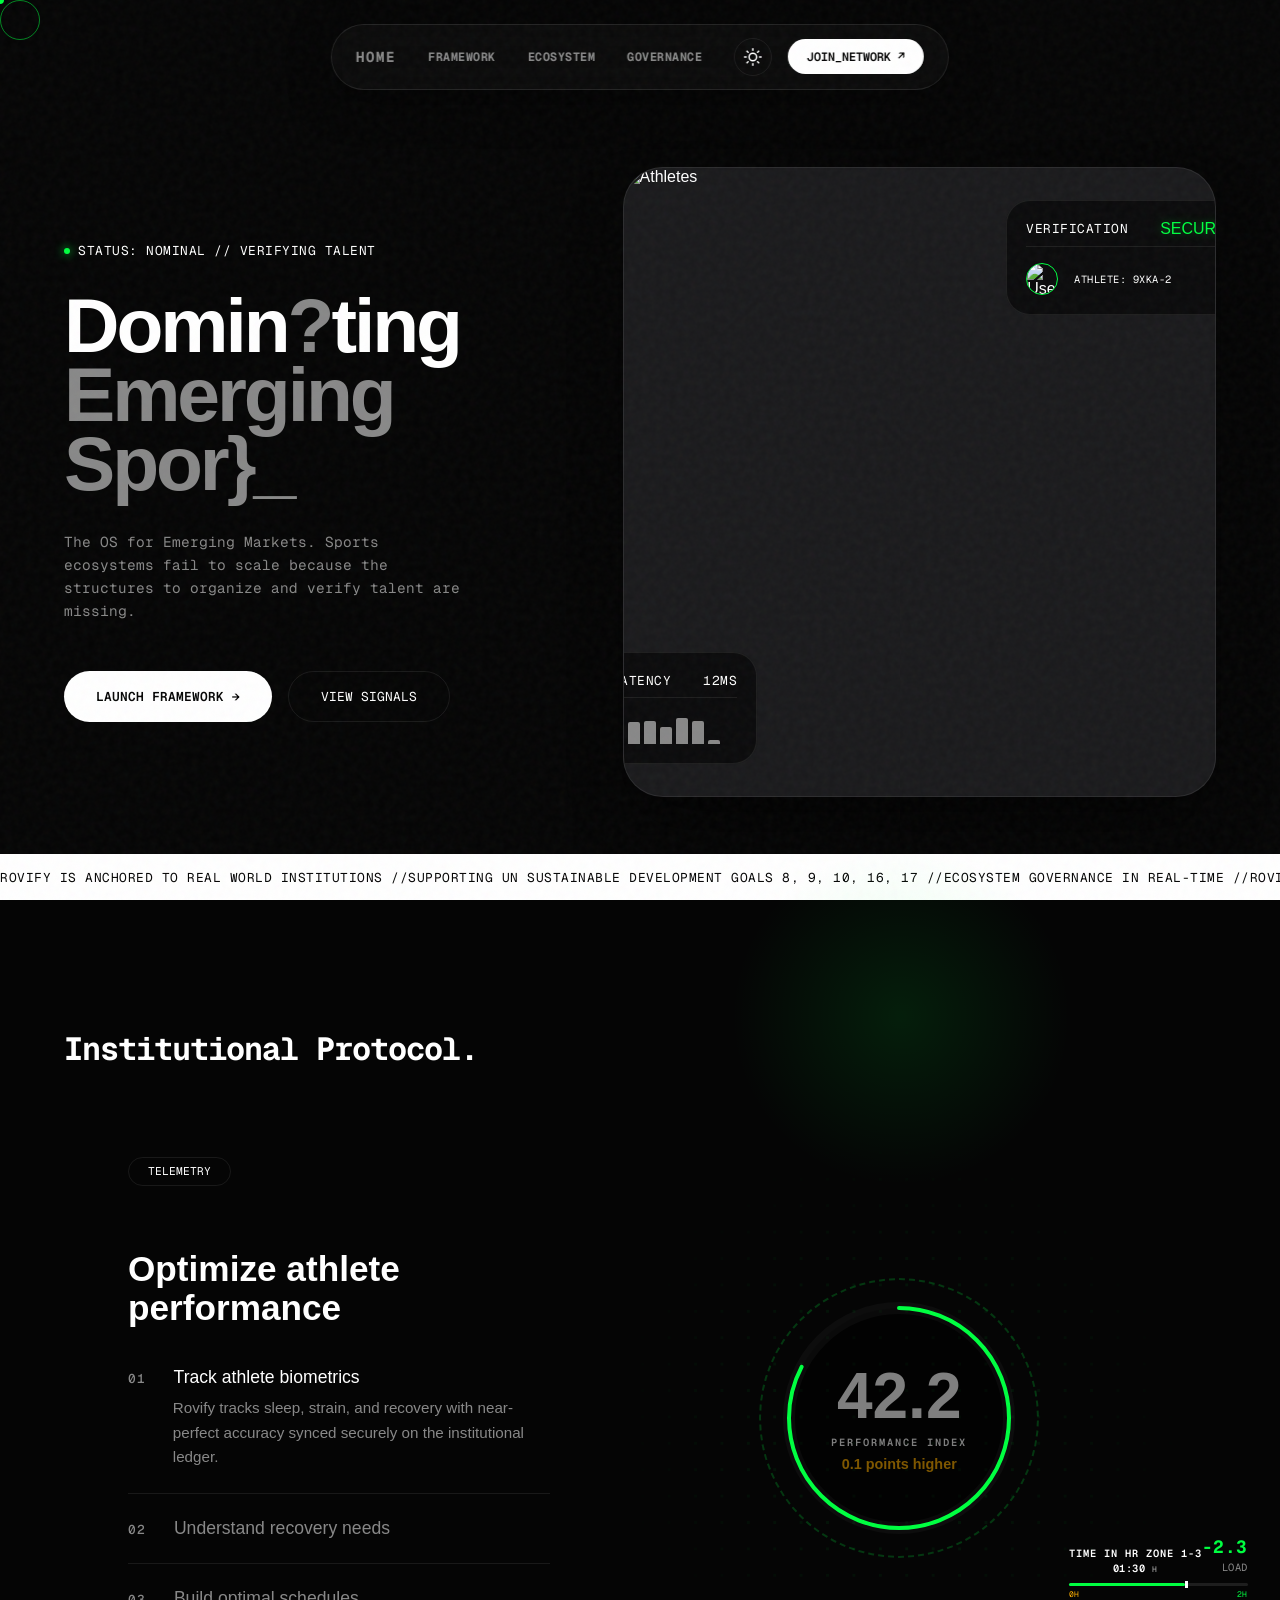
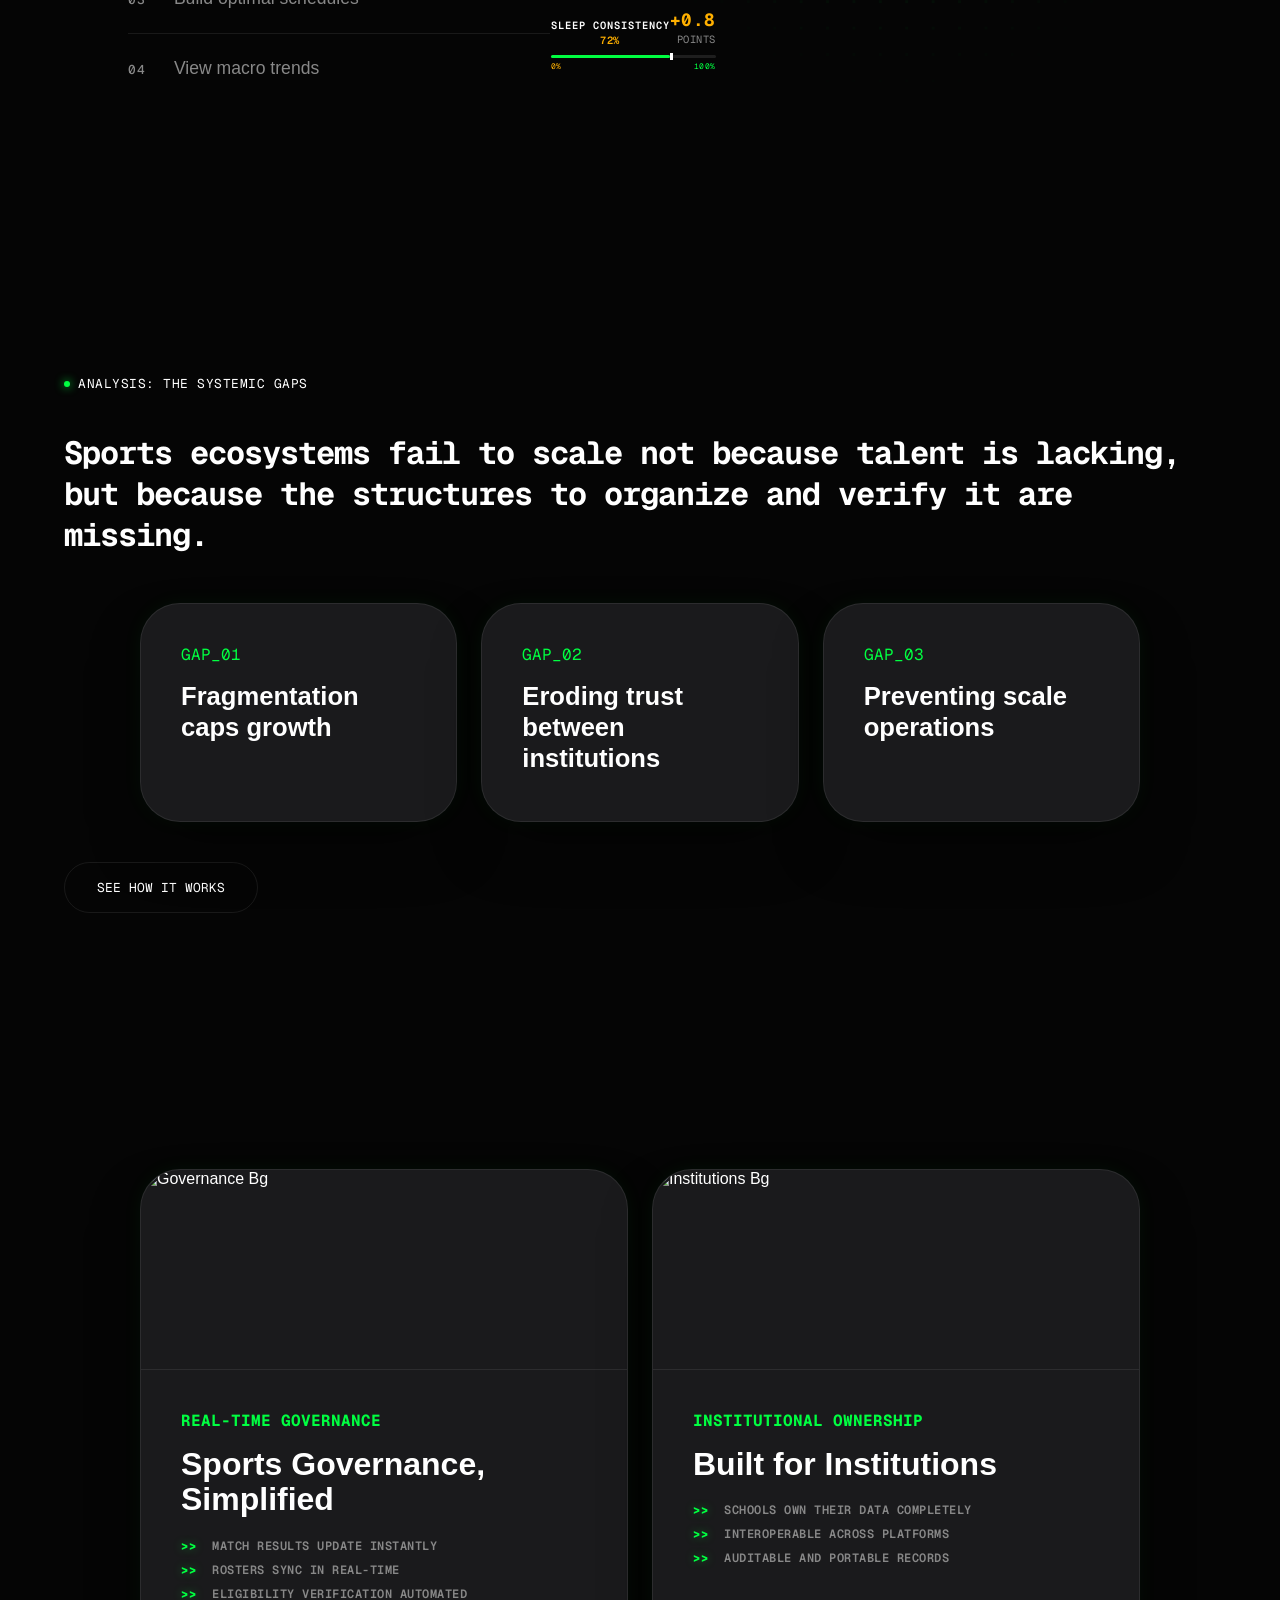
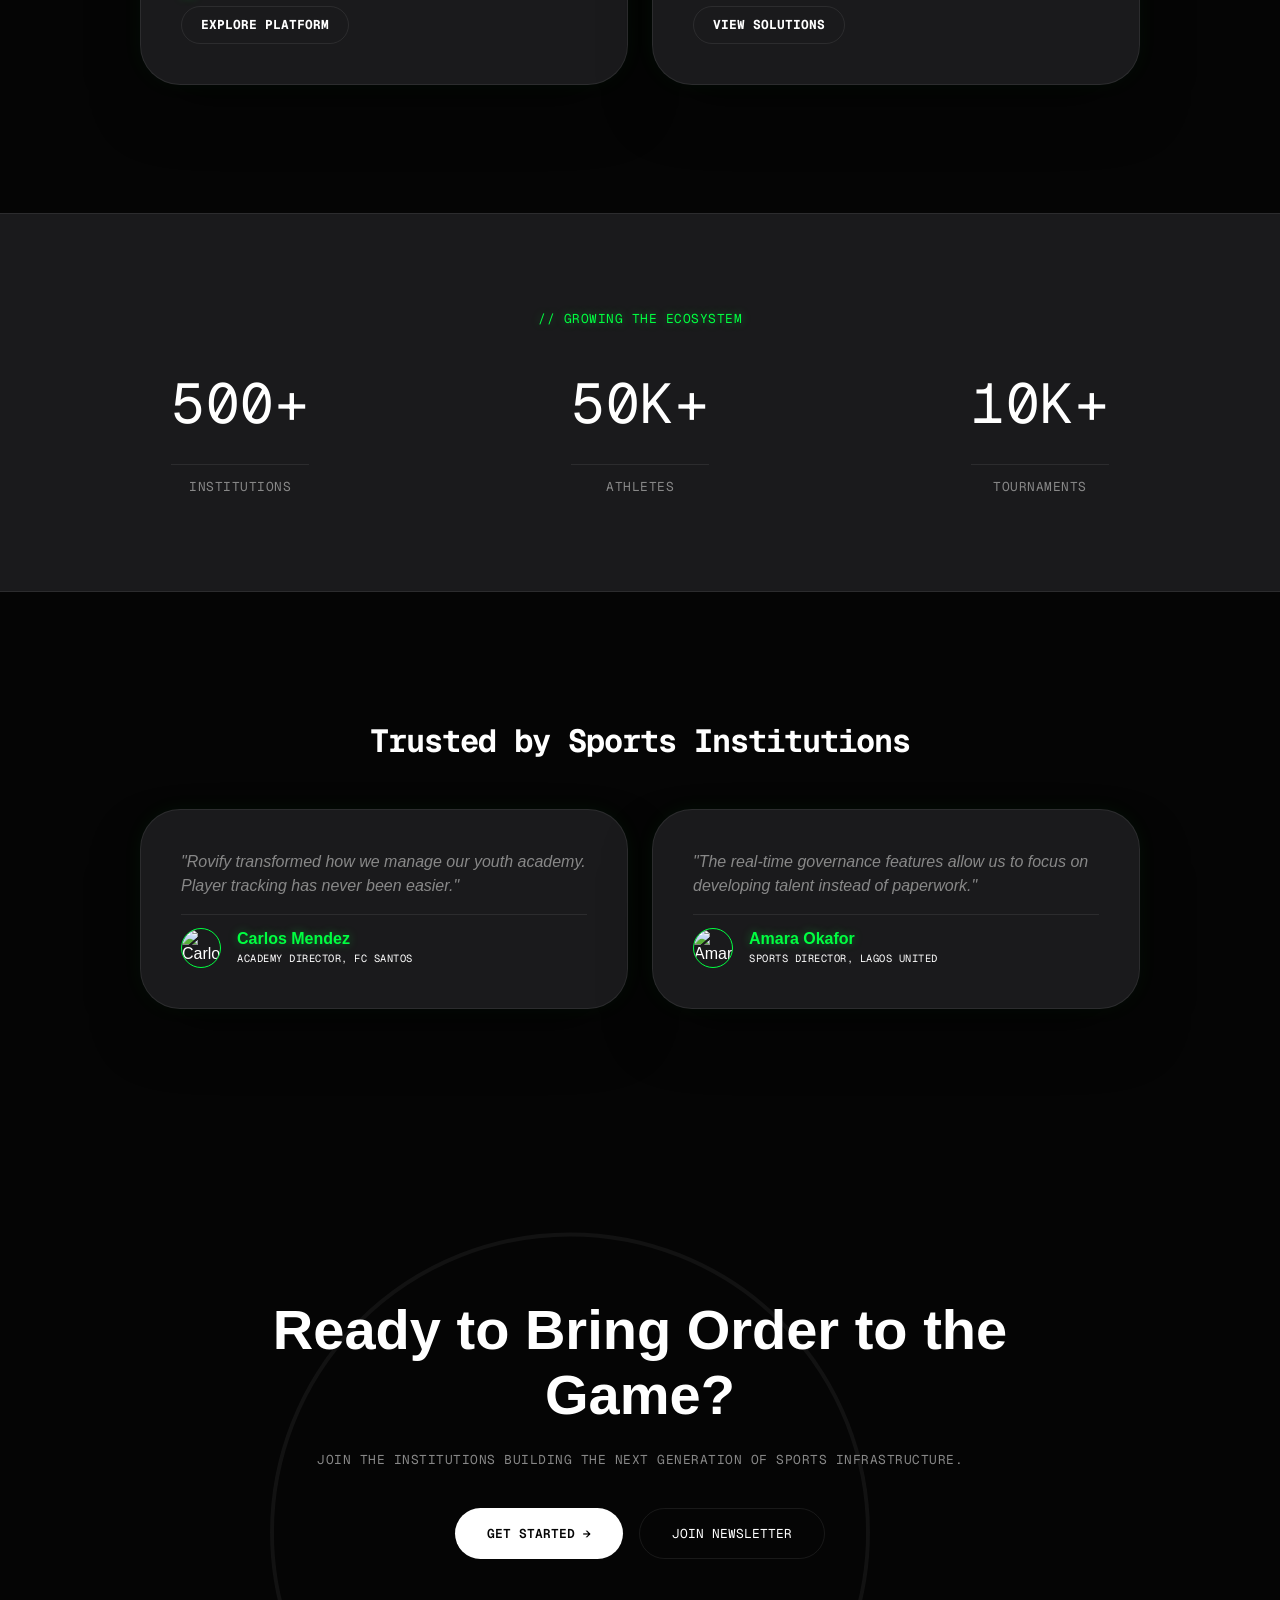
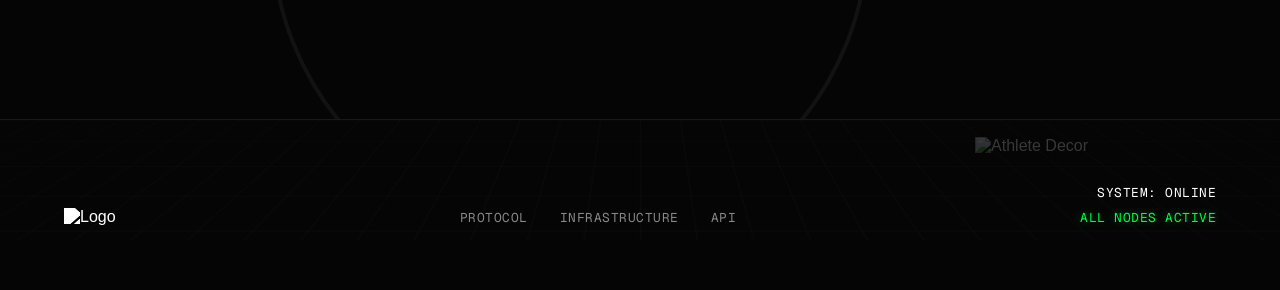
==== index.html @ 36897014 "redesign governance and institutions cards to two blocks for visual clarity" ====
<!DOCTYPE html>
<html lang="en">

<head>
    <meta charset="UTF-8">
    <meta name="viewport" content="width=device-width, initial-scale=1.0">
    <title>Rovify | Institutional Governance</title>
    <link rel="stylesheet" href="style.css">
    <link rel="preconnect" href="https://fonts.googleapis.com">
    <link rel="preconnect" href="https://fonts.gstatic.com" crossorigin>
    <link
        href="https://fonts.googleapis.com/css2?family=Cabinet+Grotesk:wght@400;500;700;800;900&family=Geist+Mono:wght@400;600&display=swap"
        rel="stylesheet">
</head>

<body class="dark-theme">
    <!-- Custom Cursor -->
    <div class="cursor-dot"></div>
    <div class="cursor-outline"></div>

    <div class="noise"></div>

    <nav class="top-nav liquid-glass">
        <div class="nav-container">
            <a href="#" class="brand-logo magnetic-btn nav-link mono" style="font-size: 0.9rem; letter-spacing: 1px;">
                HOME
            </a>
            <div class="nav-links">
                <a href="#" class="nav-link mono">FRAMEWORK</a>
                <a href="#" class="nav-link mono">ECOSYSTEM</a>
                <a href="#" class="nav-link mono">GOVERNANCE</a>
            </div>
            <div style="display: flex; align-items: center; gap: 1rem;">
                <button id="theme-toggle" class="theme-toggle-btn magnetic-btn" aria-label="Toggle theme">
                    <svg class="sun-icon" xmlns="http://www.w3.org/2000/svg" width="18" height="18" viewBox="0 0 24 24"
                        fill="none" stroke="currentColor" stroke-width="2" stroke-linecap="round"
                        stroke-linejoin="round">
                        <circle cx="12" cy="12" r="5"></circle>
                        <line x1="12" y1="1" x2="12" y2="3"></line>
                        <line x1="12" y1="21" x2="12" y2="23"></line>
                        <line x1="4.22" y1="4.22" x2="5.64" y2="5.64"></line>
                        <line x1="18.36" y1="18.36" x2="19.78" y2="19.78"></line>
                        <line x1="1" y1="12" x2="3" y2="12"></line>
                        <line x1="21" y1="12" x2="23" y2="12"></line>
                        <line x1="4.22" y1="19.78" x2="5.64" y2="18.36"></line>
                        <line x1="18.36" y1="5.64" x2="19.78" y2="4.22"></line>
                    </svg>
                    <svg class="moon-icon" xmlns="http://www.w3.org/2000/svg" width="18" height="18" viewBox="0 0 24 24"
                        fill="none" stroke="currentColor" stroke-width="2" stroke-linecap="round"
                        stroke-linejoin="round" style="display: none;">
                        <path d="M21 12.79A9 9 0 1 1 11.21 3 7 7 0 0 0 21 12.79z"></path>
                    </svg>
                </button>
                <a href="#" class="join-btn magnetic-btn">JOIN_NETWORK ↗</a>
            </div>
        </div>
    </nav>

    <main>
        <!-- Hero Section -->
        <section class="hero-nexus">
            <div class="wild-grid">
                <div class="hero-text-block">
                    <div class="system-status">
                        <span class="pulse-dot"></span> <span class="mono">STATUS: NOMINAL // VERIFYING TALENT</span>
                    </div>
                    <h1 class="scramble-text">Dominating</h1>
                    <h1 class="accent scramble-text">Emerging Sports</h1>
                    <p class="hero-subtext">
                        The OS for Emerging Markets. Sports ecosystems fail to scale because the structures to organize
                        and verify talent are missing.
                    </p>

                    <div class="action-group">
                        <button class="btn-solid magnetic-btn">Launch Framework <span class="arr">→</span></button>
                        <button class="btn-ghost magnetic-btn">View Signals</button>
                    </div>
                </div>

                <div class="hero-visual-block">
                    <div class="glass-panel main-image-container spotlight-card">
                        <img src="https://framerusercontent.com/images/AoIjkVL1Aae0eijfRwHyLd7JM.jpg" alt="Athletes"
                            class="cover-img filter-grain">

                        <div class="floating-data-card top-right float-anim">
                            <div class="data-header">
                                <span class="mono">VERIFICATION</span>
                                <span class="neon-green">SECURE</span>
                            </div>
                            <div class="data-body">
                                <img src="https://framerusercontent.com/images/gcma8MjmUExsZuNkAycDAHuso.png" alt="User"
                                    class="avatar">
                                <span class="mono xs">ATHLETE: 9XKA-2</span>
                            </div>
                        </div>

                        <div class="floating-data-card bottom-left float-anim delay-1">
                            <div class="data-header">
                                <span class="mono">LATENCY</span>
                                <span class="mono">12ms</span>
                            </div>
                            <div class="live-chart">
                                <div class="bar"></div>
                                <div class="bar"></div>
                                <div class="bar"></div>
                                <div class="bar"></div>
                                <div class="bar"></div>
                                <div class="bar"></div>
                                <div class="bar"></div>
                            </div>
                        </div>
                    </div>
                </div>
            </div>

            <div class="ticker-wrap">
                <div class="ticker">
                    <span class="mono">ROVIFY IS ANCHORED TO REAL WORLD INSTITUTIONS // </span>
                    <span class="mono">SUPPORTING UN SUSTAINABLE DEVELOPMENT GOALS 8, 9, 10, 16, 17 // </span>
                    <span class="mono">ECOSYSTEM GOVERNANCE IN REAL-TIME // </span>
                    <span class="mono">ROVIFY IS ANCHORED TO REAL WORLD INSTITUTIONS // </span>
                    <span class="mono">SUPPORTING UN SUSTAINABLE DEVELOPMENT GOALS 8, 9, 10, 16, 17 // </span>
                </div>
            </div>
        </section>

        <!-- Bento Grid Ecosystem Section -->
        <section class="bento-section">
            <h2 class="section-title">Institutional Protocol.</h2>
            <div class="bento-grid">


                <!-- Card 5: Whoop-Style Stats Dashboard -->
                <div class="reveal-up col-span-4 flex-row align-center overflow-hidden"
                    style="position: relative; min-height: 380px; display: flex;">
                    <!-- Ambient BG glow -->
                    <div
                        style="position: absolute; right: 10%; top: -50%; width: 400px; height: 400px; background: radial-gradient(circle, rgba(0,255,65,0.1) 0%, transparent 60%); border-radius: 50%; z-index: 0; pointer-events: none;">
                    </div>

                    <div class="card-content content-flex justify-center"
                        style="flex: 1; z-index: 2; padding-left: 4rem; padding-right: 2rem;">
                        <div class="icon-top mb-4"
                            style="font-size: 0.7rem; border: 1px solid var(--border-color); padding: 0.4rem 1.2rem; border-radius: 2rem; display: inline-block; width: fit-content; color: var(--text-primary);">
                            TELEMETRY</div>
                        <h3 style="font-size: 2.2rem; margin-top: 1.5rem; margin-bottom: 2.5rem; line-height: 1.1;">
                            Optimize athlete <br>performance</h3>

                        <!-- Left Image 2 Layout (Descriptions List) -->
                        <div class="telemetry-list" style="display: flex; flex-direction: column; gap: 1.5rem;">
                            <div class="telemetry-item">
                                <h5
                                    style="font-size: 1.1rem; font-family: var(--font-heading); font-weight: 500; margin-bottom: 0.5rem;">
                                    <span class="mono muted" style="margin-right: 1.5rem;">01</span> Track athlete
                                    biometrics
                                </h5>
                                <p class="muted" style="font-size: 0.95rem; margin-left: 2.8rem; line-height: 1.6;">
                                    Rovify tracks sleep, strain, and recovery with near-perfect accuracy synced securely
                                    on the institutional ledger.</p>
                            </div>
                            <div class="telemetry-item"
                                style="border-top: 1px solid var(--border-color); padding-top: 1.5rem;">
                                <h5
                                    style="font-size: 1.1rem; font-family: var(--font-heading); font-weight: 500; color: var(--text-muted);">
                                    <span class="mono muted" style="margin-right: 1.5rem;">02</span> Understand recovery
                                    needs
                                </h5>
                            </div>
                            <div class="telemetry-item"
                                style="border-top: 1px solid var(--border-color); padding-top: 1.5rem;">
                                <h5
                                    style="font-size: 1.1rem; font-family: var(--font-heading); font-weight: 500; color: var(--text-muted);">
                                    <span class="mono muted" style="margin-right: 1.5rem;">03</span> Build optimal
                                    schedules
                                </h5>
                            </div>
                            <div class="telemetry-item"
                                style="border-top: 1px solid var(--border-color); padding-top: 1.5rem;">
                                <h5
                                    style="font-size: 1.1rem; font-family: var(--font-heading); font-weight: 500; color: var(--text-muted);">
                                    <span class="mono muted" style="margin-right: 1.5rem;">04</span> View macro trends
                                </h5>
                            </div>
                        </div>
                    </div>

                    <div class="side-img-wrapper flex-center"
                        style="flex: 0 0 55%; height: 100%; position: relative; z-index: 2; padding: 0;">
                        <!-- Ambient dot background mimic -->
                        <div
                            style="position: absolute; inset: 0; background-image: radial-gradient(rgba(0,255,65,0.4) 1.5px, transparent 1.5px); background-size: 24px 24px; opacity: 0.15; mask-image: radial-gradient(circle, black 25%, transparent 60%); -webkit-mask-image: radial-gradient(circle, black 25%, transparent 60%); pointer-events: none; transform: scale(1.1);">
                        </div>

                        <!-- Custom animated Whoop-style radial dial (Right Image 1 Layout) -->
                        <div class="whoop-dial-container flex-center"
                            style="width: 100%; height: 100%; position: relative;">

                            <!-- Outer decorative rings -->
                            <div class="circle-ring"
                                style="position: absolute; width: 280px; height: 280px; border-radius: 50%; border: 2px dashed rgba(0,255,65,0.2); animation: spin 40s linear infinite;">
                            </div>

                            <!-- Main SVG progress ring -->
                            <svg width="250" height="250" viewBox="0 0 250 250"
                                style="position: relative; z-index: 2; transform: rotate(-90deg);">
                                <!-- Track -->
                                <circle cx="125" cy="125" r="110" fill="rgba(0,0,0,0.5)" stroke="rgba(255,255,255,0.03)"
                                    stroke-width="12"></circle>
                                <!-- Progress (animated) -->
                                <circle cx="125" cy="125" r="110" fill="none" stroke="var(--accent-green)"
                                    stroke-width="4" stroke-linecap="round" stroke-dasharray="691"
                                    stroke-dashoffset="691" class="whoop-progress-anim">
                                </circle>
                            </svg>

                            <!-- Center content -->
                            <div class="dial-center flex-center"
                                style="position: absolute; inset: 0; flex-direction: column;">
                                <span class="font-bold text-primary"
                                    style="font-size: 4rem; line-height: 1;">42.2</span>
                                <span class="mono xs text-primary"
                                    style="margin-top: 0.5rem; letter-spacing: 2px; font-weight: 600;">PERFORMANCE
                                    INDEX</span>
                                <span
                                    style="color: #ffb000; font-size: 0.9rem; font-weight: 600; margin-top: 0.4rem;">0.1
                                    points higher</span>
                            </div>

                            <!-- Float Pill 1 (Bottom Left) -->
                            <div class="whoop-pill float-anim" style="position: absolute; bottom: 8%; left: -5%;">
                                <div
                                    style="display: flex; justify-content: space-between; align-items: flex-end; width: 100%;">
                                    <div style="display: flex; flex-direction: column;">
                                        <span class="mono xs text-primary"
                                            style="letter-spacing: 1px; font-weight: 600;">SLEEP CONSISTENCY</span>
                                        <span class="mono xs"
                                            style="color: #ffb000; font-weight: 600; font-size: 0.65rem; text-align: center; margin-top: 2px;">72%</span>
                                    </div>
                                    <div style="text-align: right; line-height: 1.1;">
                                        <span class="mono font-bold"
                                            style="color: #ffb000; font-size: 1.1rem;">+0.8</span><br>
                                        <span class="mono xs muted" style="font-size: 0.65rem;">points</span>
                                    </div>
                                </div>
                                <div
                                    style="width: 100%; height: 3px; background: rgba(255,255,255,0.1); border-radius: 2px; position: relative; margin-top: 0.5rem;">
                                    <div
                                        style="position: absolute; left: 0; top: 0; height: 100%; width: 72%; background: var(--accent-green); border-radius: 2px;">
                                    </div>
                                    <div
                                        style="position: absolute; left: 72%; top: -2px; width: 3px; height: 7px; background: #fff;">
                                    </div>
                                </div>
                                <div
                                    style="display: flex; justify-content: space-between; width: 100%; margin-top: 0.2rem;">
                                    <span class="mono xs muted" style="font-size: 0.5rem; color: #ffb000;">0%</span>
                                    <span class="mono xs muted"
                                        style="font-size: 0.5rem; color: var(--accent-green);">100%</span>
                                </div>
                            </div>

                            <!-- Float Pill 2 (Bottom Right) -->
                            <div class="whoop-pill float-anim delay-1"
                                style="position: absolute; bottom: 20%; right: -5%;">
                                <div
                                    style="display: flex; justify-content: space-between; align-items: flex-end; width: 100%;">
                                    <div style="display: flex; flex-direction: column;">
                                        <span class="mono xs text-primary"
                                            style="letter-spacing: 1px; font-weight: 600;">TIME IN HR ZONE 1-3</span>
                                        <span class="mono xs text-primary"
                                            style="font-weight: 600; font-size: 0.65rem; text-align: center; margin-top: 2px;">01:30
                                            <span style="font-size: 0.5rem;" class="muted">h</span></span>
                                    </div>
                                    <div style="text-align: right; line-height: 1.1;">
                                        <span class="mono font-bold"
                                            style="color: var(--accent-green); font-size: 1.1rem;">-2.3</span><br>
                                        <span class="mono xs muted" style="font-size: 0.65rem;">load</span>
                                    </div>
                                </div>
                                <div
                                    style="width: 100%; height: 3px; background: rgba(255,255,255,0.1); border-radius: 2px; position: relative; margin-top: 0.5rem;">
                                    <div
                                        style="position: absolute; left: 0; top: 0; height: 100%; width: 65%; background: var(--accent-green); border-radius: 2px;">
                                    </div>
                                    <div
                                        style="position: absolute; left: 65%; top: -2px; width: 3px; height: 7px; background: #fff;">
                                    </div>
                                </div>
                                <div
                                    style="display: flex; justify-content: space-between; width: 100%; margin-top: 0.2rem;">
                                    <span class="mono xs muted" style="font-size: 0.5rem; color: #ffb000;">0h</span>
                                    <span class="mono xs muted"
                                        style="font-size: 0.5rem; color: var(--accent-green);">2h</span>
                                </div>
                            </div>
                        </div>
                    </div>
                </div>

            </div>
        </section>

        <!-- Solutions Section (The Systemic Gaps) -->
        <section class="gaps-section bento-section">
            <div class="system-status mb-4">
                <span class="pulse-dot"></span> <span class="mono">ANALYSIS: THE SYSTEMIC GAPS</span>
            </div>
            <h2 class="section-title">Sports ecosystems fail to scale not because talent is lacking,<br>but because the
                structures to organize and verify it are missing.</h2>

            <div class="gaps-grid">
                <div class="bento-card reveal-slide-left spotlight-card dark-glass parallax-tilt">
                    <div class="card-content p-small">
                        <div class="icon-top mb-2">GAP_01</div>
                        <h4 style="font-size: 1.6rem; margin-bottom: 0.5rem; line-height: 1.2;">Fragmentation caps
                            growth</h4>
                        <div class="card-decoration-ring perpetual-pulse">
                            <div class="circle-ring"></div>
                        </div>
                    </div>
                </div>
                <div class="bento-card reveal-up t-delay-1 spotlight-card dark-glass parallax-tilt">
                    <div class="card-content p-small">
                        <div class="icon-top mb-2">GAP_02</div>
                        <h4 style="font-size: 1.6rem; margin-bottom: 0.5rem; line-height: 1.2;">Eroding trust between
                            institutions</h4>
                        <div class="card-decoration-ring perpetual-pulse">
                            <div class="circle-ring"></div>
                        </div>
                    </div>
                </div>
                <div class="bento-card reveal-slide-right t-delay-2 spotlight-card dark-glass parallax-tilt">
                    <div class="card-content p-small">
                        <div class="icon-top mb-2">GAP_03</div>
                        <h4 style="font-size: 1.6rem; margin-bottom: 0.5rem; line-height: 1.2;">Preventing scale
                            operations</h4>
                        <div class="card-decoration-ring perpetual-pulse">
                            <div class="circle-ring"></div>
                        </div>
                    </div>
                </div>
            </div>
            <div class="action-group mt-4">
                <button class="btn-ghost magnetic-btn">See how it works</button>
            </div>
        </section>

        <!-- Feature Spotlights (Sports Governance Simplified & Built for Institutions) -->
        <section class="features-split bento-section">
            <div class="testimonials-grid">
                <!-- Governance -->
                <div class="bento-card reveal-up spotlight-card dark-glass parallax-tilt float-anim"
                    style="display: flex; flex-direction: column;">
                    <div
                        style="width: 100%; height: 200px; flex-shrink: 0; border-bottom: 1px solid var(--border-color);">
                        <img src="https://framerusercontent.com/images/6tj9MrQZIpGofUuJCuUK3yqw2Zk.jpg"
                            alt="Governance Bg" style="width: 100%; height: 100%; object-fit: cover;">
                    </div>
                    <div class="card-content" style="z-index: 2;">
                        <div class="icon-top mb-2" style="font-weight: 700;">REAL-TIME GOVERNANCE</div>
                        <h3 style="font-size: 2rem; margin-bottom: 1rem;">Sports Governance, Simplified</h3>
                        <ul class="feature-list mono xs mb-4"
                            style="color: var(--text-muted); font-weight: 600; font-size: 0.75rem;">
                            <li><span class="neon-green" style="font-weight: 900; margin-right: 0.5rem;">>></span> Match
                                results update instantly</li>
                            <li><span class="neon-green" style="font-weight: 900; margin-right: 0.5rem;">>></span>
                                Rosters sync in real-time</li>
                            <li><span class="neon-green" style="font-weight: 900; margin-right: 0.5rem;">>></span>
                                Eligibility verification automated</li>
                        </ul>
                        <div class="mt-auto">
                            <button class="btn-ghost magnetic-btn"
                                style="padding: 0.6rem 1.2rem; font-weight: 700;">Explore Platform</button>
                        </div>
                    </div>
                </div>
                <!-- Institutions -->
                <div class="bento-card reveal-up t-delay-1 spotlight-card dark-glass parallax-tilt float-anim delay-1"
                    style="display: flex; flex-direction: column;">
                    <div
                        style="width: 100%; height: 200px; flex-shrink: 0; border-bottom: 1px solid var(--border-color);">
                        <img src="https://framerusercontent.com/images/Vwv1BBse5VypKsIRMi53z2wCkY.jpg"
                            alt="Institutions Bg" style="width: 100%; height: 100%; object-fit: cover;">
                    </div>
                    <div class="card-content" style="z-index: 2;">
                        <div class="icon-top mb-2" style="font-weight: 700;">INSTITUTIONAL OWNERSHIP</div>
                        <h3 style="font-size: 2rem; margin-bottom: 1rem;">Built for Institutions</h3>
                        <ul class="feature-list mono xs mb-4"
                            style="color: var(--text-muted); font-weight: 600; font-size: 0.75rem;">
                            <li><span class="neon-green" style="font-weight: 900; margin-right: 0.5rem;">>></span>
                                Schools own their data completely</li>
                            <li><span class="neon-green" style="font-weight: 900; margin-right: 0.5rem;">>></span>
                                Interoperable across platforms</li>
                            <li><span class="neon-green" style="font-weight: 900; margin-right: 0.5rem;">>></span>
                                Auditable and portable records</li>
                        </ul>
                        <div class="mt-auto">
                            <button class="btn-ghost magnetic-btn"
                                style="padding: 0.6rem 1.2rem; font-weight: 700;">View Solutions</button>
                        </div>
                    </div>
                </div>
            </div>
        </section>

        <!-- Metrics / Growing Ecosystem Section -->
        <section class="metrics-section">
            <div class="system-status justify-center mb-4 text-center">
                <span class="mono neon-green">// GROWING THE ECOSYSTEM</span>
            </div>
            <div class="metrics-container">
                <div class="metric-item reveal-up">
                    <div class="massive-title mono text-primary">500+</div>
                    <div class="mono muted border-top pt-2">INSTITUTIONS</div>
                </div>
                <div class="metric-item reveal-up t-delay-1">
                    <div class="massive-title mono text-primary">50K+</div>
                    <div class="mono muted border-top pt-2">ATHLETES</div>
                </div>
                <div class="metric-item reveal-up t-delay-2">
                    <div class="massive-title mono text-primary">10K+</div>
                    <div class="mono muted border-top pt-2">TOURNAMENTS</div>
                </div>
            </div>
        </section>

        <!-- Testimonials -->
        <section class="testimonials-section bento-section">
            <h2 class="section-title text-center">Trusted by Sports Institutions</h2>
            <div class="testimonials-grid">
                <div class="bento-card reveal-slide-left spotlight-card dark-glass parallax-tilt float-anim">
                    <div class="card-content p-small">
                        <p class="muted" style="font-size: 1rem; line-height: 1.5; font-style: italic;">"Rovify
                            transformed how we manage our youth academy. Player tracking has never been easier."</p>
                        <div class="testimonial-author mt-auto pt-2 border-top"
                            style="display: flex; align-items: center; gap: 1rem;">
                            <img src="https://framerusercontent.com/images/gcma8MjmUExsZuNkAycDAHuso.png" alt="Carlos"
                                style="width: 40px; height: 40px; border-radius: 50%; border: 1px solid var(--accent-green);">
                            <div>
                                <span class="neon-green font-bold">Carlos Mendez</span><br>
                                <span class="mono xs">Academy Director, FC Santos</span>
                            </div>
                        </div>
                    </div>
                </div>
                <div
                    class="bento-card reveal-slide-right t-delay-1 spotlight-card dark-glass parallax-tilt float-anim delay-1">
                    <div class="card-content p-small">
                        <p class="muted" style="font-size: 1rem; line-height: 1.5; font-style: italic;">"The real-time
                            governance features allow us to focus on developing talent instead of paperwork."</p>
                        <div class="testimonial-author mt-auto pt-2 border-top"
                            style="display: flex; align-items: center; gap: 1rem;">
                            <img src="https://framerusercontent.com/images/rchfW68hoGjsvEYqgEPnk5w5as.png" alt="Amara"
                                style="width: 40px; height: 40px; border-radius: 50%; border: 1px solid var(--accent-green);">
                            <div>
                                <span class="neon-green font-bold">Amara Okafor</span><br>
                                <span class="mono xs">Sports Director, Lagos United</span>
                            </div>
                        </div>
                    </div>
                </div>
            </div>
        </section>

        <!-- Closing CTA -->
        <section class="cta-section bento-section text-center">
            <div class="card-decoration-ring perpetual-pulse"
                style="top: 50%; left: 50%; transform: translate(-50%, -50%); z-index: 0; opacity: 0.05;">
                <div class="circle-ring-large" style="width: 600px; height: 600px;"></div>
            </div>
            <h2 class="massive-title text-primary" style="z-index: 2; position: relative;">Ready to Bring Order to the
                Game?</h2>
            <p class="mono muted mb-4" style="z-index: 2; position: relative;">Join the institutions building the next
                generation of sports infrastructure.</p>
            <div class="action-group justify-center" style="z-index: 2; position: relative;">
                <button class="btn-solid magnetic-btn">Get Started <span class="arr">→</span></button>
                <button class="btn-ghost magnetic-btn">Join Newsletter</button>
            </div>
        </section>

    </main>

    <footer class="terminal-footer">
        <div class="grid-layer"></div>
        <div class="footer-visual float-anim"
            style="position: absolute; right: 15%; top: 10%; opacity: 0.2; z-index: 1; pointer-events: none;">
            <img src="https://framerusercontent.com/images/72y5CDuhUguwS1hMJGN0Bo4xfe0.png" alt="Athlete Decor"
                style="height: 200px; mix-blend-mode: luminosity;">
        </div>
        <div class="footer-content" style="position: relative; z-index: 2;">
            <div class="brand">
                <img src="https://framerusercontent.com/images/doZRuOyX6u81uDPQCdW4iFnJu2I.png" alt="Logo">
            </div>
            <div class="links mono">
                <a href="#">PROTOCOL</a>
                <a href="#">INFRASTRUCTURE</a>
                <a href="#">API</a>
            </div>
            <div class="status mono">
                <span>SYSTEM: ONLINE</span>
                <span class="neon-green">ALL NODES ACTIVE</span>
            </div>
        </div>
    </footer>

    <script src="script.js"></script>
</body>

</html>
---- style.css ----
:root {
  --bg-color: #050505;
  --surface-color: #1a1a1c;
  /* Lighter grey slate to separate from background */
  --border-color: rgba(255, 255, 255, 0.08);
  --text-primary: #ffffff;
  --text-muted: #888888;
  --accent-green: #00ff41;
  --font-heading: "Cabinet Grotesk", sans-serif;
  --font-mono: "Geist Mono", monospace;
  --radius-lg: 2.5rem;
  --radius-md: 1.5rem;
  --radius-sm: 0.75rem;
}

body.light-theme {
  --bg-color: #f5f5f5;
  --surface-color: #ffffff;
  --border-color: rgba(0, 0, 0, 0.1);
  --text-primary: #111111;
  --text-muted: #4d4d4d;
  --accent-green: #00731d;
}

body.light-theme .bento-card img.cover-img {
  opacity: 0.06 !important;
}

body.light-theme .neon-green {
  text-shadow: none;
}

body.light-theme .brand img {
  filter: brightness(0);
}

body.light-theme .noise {
  opacity: 0.08;
  filter: invert(1);
}

* {
  margin: 0;
  padding: 0;
  box-sizing: border-box;
}

body {
  background-color: var(--bg-color);
  color: var(--text-primary);
  font-family: var(--font-heading);
  overflow-x: hidden;
  -webkit-font-smoothing: antialiased;
  cursor: none;
}

/* --- Custom Cursor --- */
.cursor-dot,
.cursor-outline {
  position: fixed;
  top: 0;
  left: 0;
  transform: translate(-50%, -50%);
  border-radius: 50%;
  z-index: 10000;
  pointer-events: none;
}

.cursor-dot {
  width: 8px;
  height: 8px;
  background-color: var(--accent-green);
}

.cursor-outline {
  width: 40px;
  height: 40px;
  border: 1px solid rgba(0, 255, 65, 0.5);
  transition:
    width 0.2s,
    height 0.2s,
    border-color 0.2s;
}

.cursor-hover .cursor-outline {
  width: 60px;
  height: 60px;
  border-color: var(--accent-green);
  background-color: rgba(0, 255, 65, 0.1);
}

/* Scroll Reveal Classes */
.reveal-up {
  opacity: 0;
  transform: translateY(40px);
  transition:
    opacity 0.8s ease-out,
    transform 0.8s ease-out;
}

.reveal-up.active {
  opacity: 1;
  transform: translateY(0);
}

/* Global Noise Texture */
.noise {
  position: fixed;
  inset: 0;
  pointer-events: none;
  z-index: 9999;
  opacity: 0.04;
  background-image: url('data:image/svg+xml,%3Csvg viewBox="0 0 200 200" xmlns="http://www.w3.org/2000/svg"%3E%3Cfilter id="noiseFilter"%3E%3CfeTurbulence type="fractalNoise" baseFrequency="0.65" numOctaves="3" stitchTiles="stitch"/%3E%3C/filter%3E%3Crect width="100%25" height="100%25" filter="url(%23noiseFilter)"/%3E%3C/svg%3E');
}

.mono {
  font-family: var(--font-mono);
  font-size: 0.8rem;
  letter-spacing: 0.5px;
  text-transform: uppercase;
}

.xs {
  font-size: 0.65rem;
}

.muted {
  color: var(--text-muted);
}

.neon-green {
  color: var(--accent-green);
  text-shadow: 0 0 10px rgba(0, 255, 65, 0.4);
}

/* --- Top Navigation (Liquid Glass) --- */
.top-nav {
  position: fixed;
  top: 1.5rem;
  left: 50%;
  transform: translateX(-50%);
  z-index: 1000;
  width: auto;
  min-width: 600px;
}

.liquid-glass .nav-container {
  background: rgba(20, 20, 20, 0.4);
  backdrop-filter: blur(24px);
  -webkit-backdrop-filter: blur(24px);
  border: 1px solid rgba(255, 255, 255, 0.1);
  box-shadow: 0 10px 40px rgba(0, 0, 0, 0.5);
  border-radius: 4rem;
  display: flex;
  align-items: center;
  justify-content: space-between;
  padding: 0.8rem 1.5rem;
  gap: 2rem;
}

.brand-logo img {
  height: 20px;
  display: block;
}

.nav-links {
  display: flex;
  gap: 2rem;
  align-items: center;
}

.nav-link {
  color: var(--text-muted);
  text-decoration: none;
  font-size: 0.75rem;
  font-weight: 700;
  transition: color 0.2s;
}

.nav-link:hover {
  color: var(--text-primary);
}

.join-btn {
  background: var(--text-primary);
  color: var(--bg-color);
  padding: 0.6rem 1.2rem;
  border-radius: 2rem;
  font-family: var(--font-mono);
  font-size: 0.75rem;
  text-decoration: none;
  font-weight: 600;
  transition: background 0.2s;
}

.join-btn:hover {
  background: #e0e0e0;
}

.theme-toggle-btn {
  background: transparent;
  color: var(--text-primary);
  border: 1px solid var(--border-color);
  width: 38px;
  height: 38px;
  border-radius: 50%;
  cursor: none;
  display: flex;
  align-items: center;
  justify-content: center;
  transition: all 0.2s;
}

.theme-toggle-btn:hover {
  background: rgba(255, 255, 255, 0.1);
  border-color: var(--text-primary);
}

body.light-theme .theme-toggle-btn:hover {
  background: rgba(0, 0, 0, 0.05);
}

/* --- Magnetic Buttons --- */
.magnetic-btn {
  display: inline-flex;
}

/* --- Wild Asymmetric Hero --- */
.hero-nexus {
  min-height: 100vh;
  padding: 6rem 4rem;
  position: relative;
  display: flex;
  flex-direction: column;
}

.wild-grid {
  display: grid;
  grid-template-columns: 1fr 1.2fr;
  gap: 4rem;
  flex-grow: 1;
  align-items: center;
  margin-top: 4rem;
}

.system-status {
  margin-bottom: 2rem;
  display: flex;
  align-items: center;
  gap: 0.5rem;
}

.pulse-dot {
  width: 6px;
  height: 6px;
  border-radius: 50%;
  background: var(--accent-green);
  box-shadow: 0 0 10px var(--accent-green);
  animation: neonPulse 2s infinite;
}

@keyframes neonPulse {

  0%,
  100% {
    opacity: 1;
  }

  50% {
    opacity: 0.3;
  }
}

h1 {
  font-size: 6vw;
  font-weight: 900;
  line-height: 0.9;
  letter-spacing: -0.04em;
}

h1.accent {
  color: var(--text-muted);
}

.hero-subtext {
  font-family: var(--font-mono);
  font-size: 0.9rem;
  color: var(--text-muted);
  max-width: 400px;
  margin: 2rem 0 3rem;
  line-height: 1.6;
}

.action-group {
  display: flex;
  gap: 1rem;
}

.btn-solid {
  background: var(--text-primary);
  color: var(--bg-color);
  padding: 1rem 2rem;
  border-radius: 3rem;
  font-family: var(--font-mono);
  font-weight: 600;
  font-size: 0.8rem;
  text-transform: uppercase;
  border: none;
  cursor: pointer;
  display: flex;
  align-items: center;
  gap: 0.5rem;
  transition: transform 0.2s;
}

.btn-ghost {
  background: transparent;
  color: var(--text-primary);
  padding: 1rem 2rem;
  border-radius: 3rem;
  font-family: var(--font-mono);
  font-size: 0.8rem;
  text-transform: uppercase;
  border: 1px solid var(--border-color);
  cursor: pointer;
  transition: border-color 0.2s;
}

.btn-ghost:hover {
  border-color: var(--text-primary);
}

/* Glass Panel & Tilt */
.hero-visual-block {
  height: 70vh;
  display: flex;
  align-items: center;
  justify-content: center;
  perspective: 1000px;
}

.glass-panel {
  width: 100%;
  height: 100%;
  border-radius: var(--radius-lg);
  background: var(--surface-color);
  border: 1px solid var(--border-color);
  position: relative;
  box-shadow: 0 30px 60px -15px rgba(0, 0, 0, 0.8);
  transform-style: preserve-3d;
  transition: transform 0.1s;
  overflow: hidden;
}

.cover-img {
  width: 100%;
  height: 100%;
  object-fit: cover;
  transition: all 0.5s ease;
}

.glass-panel:hover .cover-img {}

/* Floating widgets inside Hero */
.floating-data-card {
  position: absolute;
  background: rgba(10, 10, 10, 0.85);
  backdrop-filter: blur(12px);
  border: 1px solid var(--border-color);
  border-radius: var(--radius-md);
  padding: 1.2rem;
  transform: translateZ(50px);
  /* 3D pop effect */
}

.top-right {
  top: 2rem;
  right: -2rem;
}

.bottom-left {
  bottom: 2rem;
  left: -2rem;
}

.data-header {
  display: flex;
  justify-content: space-between;
  margin-bottom: 1rem;
  gap: 2rem;
  border-bottom: 1px solid var(--border-color);
  padding-bottom: 0.5rem;
}

.data-body {
  display: flex;
  align-items: center;
  gap: 1rem;
}

.avatar {
  width: 32px;
  height: 32px;
  border-radius: 50%;
  border: 1px solid var(--accent-green);
}

.live-chart {
  display: flex;
  align-items: flex-end;
  gap: 4px;
  height: 30px;
}

.bar {
  width: 12px;
  background: var(--text-muted);
  border-radius: 2px 2px 0 0;
  transition: height 0.3s ease;
}

/* Kinetic Marquee */
.ticker-wrap {
  width: 100vw;
  overflow: hidden;
  background: var(--text-primary);
  color: var(--bg-color);
  padding: 0.8rem 0;
  position: absolute;
  bottom: 0;
  left: 0;
  border-top: 1px solid #fff;
  border-bottom: 1px solid #fff;
}

.ticker {
  display: inline-flex;
  white-space: nowrap;
  animation: ticker 20s linear infinite;
}

@keyframes ticker {
  0% {
    transform: translate3d(0, 0, 0);
  }

  100% {
    transform: translate3d(-50%, 0, 0);
  }
}

/* --- Bento Grid 2.0 --- */
.bento-section {
  padding: 8rem 4rem;
}

.section-title {
  font-size: 2rem;
  font-weight: 700;
  margin-bottom: 3rem;
  font-family: var(--font-mono);
  letter-spacing: -1px;
}

.bento-grid {
  display: grid;
  grid-template-columns: repeat(4, 1fr);
  grid-auto-rows: minmax(240px, auto);
  gap: 1.5rem;
}

.bento-card {
  border-radius: var(--radius-lg);
  background: var(--surface-color);
  border: 1px solid var(--border-color);
  overflow: hidden;
  position: relative;
  box-shadow:
    0 30px 60px -15px rgba(0, 0, 0, 0.5),
    0 0 20px rgba(0, 255, 65, 0.05);
  /* Added glow and intense shadow */
  display: flex;
  flex-direction: column;
}

/* Specific Grid Spans */
.col-span-4 {
  grid-column: span 4;
}

.col-span-2 {
  grid-column: span 2;
}

.col-span-1 {
  grid-column: span 1;
}

.row-span-2 {
  grid-row: span 2;
}

.row-span-1 {
  grid-row: span 1;
}

/* Card Content Styling */
.card-content {
  padding: 2.5rem;
  display: flex;
  flex-direction: column;
  height: 100%;
  position: relative;
  z-index: 2;
}

.bento-card h3 {
  font-size: 2rem;
  font-weight: 700;
  margin-bottom: 0.5rem;
  line-height: 1.1;
}

.bento-card h4 {
  font-size: 1.5rem;
  font-weight: 600;
  margin-bottom: auto;
  line-height: 1.1;
}

.icon-top {
  font-family: var(--font-mono);
  color: var(--accent-green);
  margin-bottom: 1rem;
  z-index: 3;
  position: relative;
}

/* Card Custom Layouts */
.massive-title {
  font-size: 3.5rem !important;
  margin-bottom: 1.5rem;
  margin-top: auto;
  z-index: 3;
  position: relative;
  max-width: 90%;
}

.card-decoration-ring {
  position: absolute;
  bottom: -100px;
  right: -100px;
  opacity: 0.1;
  pointer-events: none;
  z-index: 1;
}

.circle-ring-large {
  width: 400px;
  height: 400px;
  border-radius: 50%;
  border: 4px solid var(--text-primary);
}

.align-center {
  align-items: center;
}

.side-img-wrapper {
  flex: 0 0 35%;
  padding: 2rem;
  display: flex;
  align-items: center;
  justify-content: center;
  height: 100%;
}

.side-img-contained {
  width: 100%;
  height: auto;
  max-height: 80%;
  object-fit: contain;
  mix-blend-mode: screen;
  opacity: 0.8;
}

.content-flex {
  flex: 1;
}

/* Spotlight Border Effect via Hover */
.spotlight-card {
  position: relative;
}

.spotlight-card::before {
  content: "";
  position: absolute;
  inset: 0;
  border-radius: var(--radius-lg);
  padding: 1px;
  background: radial-gradient(800px circle at var(--mouse-x) var(--mouse-y),
      rgba(255, 255, 255, 0.4),
      transparent 40%);
  -webkit-mask:
    linear-gradient(#fff 0 0) content-box,
    linear-gradient(#fff 0 0);
  mask:
    linear-gradient(#fff 0 0) content-box,
    linear-gradient(#fff 0 0);
  -webkit-mask-composite: xor;
  mask-composite: exclude;
  pointer-events: none;
  z-index: 10;
}

/* Flex variations */
.flex-center {
  display: flex;
  align-items: center;
  justify-content: center;
}

.flex-row {
  flex-direction: row;
}

.illustration {
  max-width: 80%;
  max-height: 80%;
  object-fit: contain;
  z-index: 2;
  position: relative;
}

/* Perpetual Micro-Animations */
.perpetual-pulse .circle-ring {
  width: 60px;
  height: 60px;
  border-radius: 50%;
  border: 2px solid var(--accent-green);
  animation: ringPulse 3s cubic-bezier(0.19, 1, 0.22, 1) infinite;
}

@keyframes ringPulse {
  0% {
    transform: scale(0.5);
    opacity: 1;
  }

  100% {
    transform: scale(1.5);
    opacity: 0;
  }
}

.float-anim {
  animation: float 6s ease-in-out infinite;
}

.delay-1 {
  animation-delay: 1s;
}

@keyframes float {

  0%,
  100% {
    transform: translateY(0) translateZ(50px);
  }

  50% {
    transform: translateY(-15px) translateZ(50px);
  }
}

.inline-block {
  display: inline-block;
}

.mr-1 {
  margin-right: 0.25rem;
}

@keyframes spin {
  100% {
    transform: rotate(360deg);
  }
}

.whoop-progress-anim {
  animation:
    drawCircle 3s ease-out forwards,
    pulseGlow 2s infinite alternate;
}

@keyframes drawCircle {
  0% {
    stroke-dashoffset: 502;
  }

  100% {
    stroke-dashoffset: 120;
  }

  /* Matches approx 75% fill */
}

@keyframes pulseGlow {
  0% {
    filter: drop-shadow(0 0 4px rgba(0, 255, 65, 0.4));
  }

  100% {
    filter: drop-shadow(0 0 12px rgba(0, 255, 65, 0.8));
  }
}

.bounce-anim {
  animation: subtleBounce 4s infinite;
  display: block;
}

@keyframes subtleBounce {

  0%,
  100% {
    transform: translateY(0);
  }

  50% {
    transform: translateY(-10px);
  }
}

/* Massive Typography Manifesto */
.manifesto {
  min-height: 100vh;
  display: flex;
  align-items: center;
  justify-content: center;
  position: relative;
  padding: 10rem 0;
  overflow: hidden;
}

.massive-text {
  font-size: 10vw;
  line-height: 0.85;
  text-transform: uppercase;
  letter-spacing: -0.05em;
  text-align: center;
  white-space: nowrap;
}

.outline-text {
  color: transparent;
  -webkit-text-stroke: 1px var(--text-primary);
}

.sticky-container {
  position: relative;
  z-index: 2;
  mix-blend-mode: difference;
}

.scrolling-photo {
  position: absolute;
  top: 50%;
  left: 50%;
  width: 40vw;
  height: 60vh;
  object-fit: cover;
  transform: translate(-50%, -50%);
  z-index: 1;
  opacity: 0.3;
  border-radius: var(--radius-md);
}

/* Terminal Footer */
.terminal-footer {
  border-top: 1px solid var(--border-color);
  padding: 4rem;
  position: relative;
  overflow: hidden;
}

.grid-layer {
  position: absolute;
  inset: 0;
  background-image:
    linear-gradient(var(--border-color) 1px, transparent 1px),
    linear-gradient(90deg, var(--border-color) 1px, transparent 1px);
  background-size: 40px 40px;
  opacity: 0.2;
  transform: perspective(500px) rotateX(60deg);
  transform-origin: top;
}

.footer-content {
  position: relative;
  z-index: 2;
  display: flex;
  justify-content: space-between;
  align-items: flex-end;
}

.brand img {
  height: 24px;
  filter: brightness(0) invert(1);
}

.links {
  display: flex;
  gap: 2rem;
}

.links a {
  color: var(--text-muted);
  text-decoration: none;
  transition: color 0.2s;
}

.links a:hover {
  color: var(--text-primary);
}

.status {
  display: flex;
  flex-direction: column;
  text-align: right;
  gap: 0.5rem;
}

/* --- Added Utility Classes --- */
.text-center {
  text-align: center;
}

.justify-center {
  justify-content: center;
}

.mb-2 {
  margin-bottom: 1rem;
}

.mb-4 {
  margin-bottom: 2.5rem;
}

.mt-4 {
  margin-top: 2.5rem;
}

.mt-auto {
  margin-top: auto;
}

.pt-2 {
  padding-top: 0.8rem;
}

.pt-4 {
  padding-top: 1.5rem;
}

.border-top {
  border-top: 1px solid var(--border-color);
}

.text-primary {
  color: var(--text-primary);
}

.font-bold {
  font-weight: 700;
}

.t-delay-1 {
  transition-delay: 0.2s;
}

.t-delay-2 {
  transition-delay: 0.4s;
}

/* --- New Added Sections --- */
.gaps-grid {
  display: grid;
  grid-template-columns: repeat(3, 1fr);
  grid-auto-rows: minmax(160px, auto);
  gap: 1.5rem;
  max-width: 1000px;
  margin: 0 auto;
}

.testimonials-grid {
  display: grid;
  grid-template-columns: repeat(2, 1fr);
  grid-auto-rows: minmax(200px, auto);
  gap: 1.5rem;
  max-width: 1000px;
  margin: 0 auto;
}

.feature-list {
  list-style: none;
  padding: 0;
  margin: 0;
  line-height: 2;
}

.feature-list li {
  display: flex;
  align-items: center;
  gap: 0.5rem;
}

.metrics-section {
  padding: 6rem 4rem;
  background: var(--surface-color);
  border-top: 1px solid var(--border-color);
  border-bottom: 1px solid var(--border-color);
  position: relative;
  overflow: hidden;
}

.metrics-container {
  display: flex;
  justify-content: space-around;
  align-items: center;
  flex-wrap: wrap;
  gap: 3rem;
}

.metric-item {
  text-align: center;
  position: relative;
  z-index: 2;
}

.cta-section {
  padding: 10rem 4rem;
  display: flex;
  flex-direction: column;
  align-items: center;
  justify-content: center;
  position: relative;
  overflow: hidden;
}

.cta-section .massive-title {
  margin-top: 0;
  max-width: 900px;
}

@media (max-width: 1024px) {
  .wild-grid {
    grid-template-columns: 1fr;
    gap: 2rem;
  }

  .hero-visual-block {
    height: 50vh;
    margin-top: 2rem;
  }

  h1 {
    font-size: 12vw;
  }

  .top-nav {
    width: 90%;
    min-width: auto;
  }

  .liquid-glass .nav-container {
    padding: 0.6rem 1rem;
    gap: 1rem;
  }

  .nav-links {
    display: none;
    /* Hide nav links on tablet/mobile for cleaner look */
  }

  .metrics-container {
    flex-direction: column;
    gap: 2rem;
  }

  .hero-nexus {
    padding: 6rem 2rem;
  }

  .bento-section {
    padding: 4rem 2rem;
  }
}

@media (max-width: 768px) {

  /* Horizontal scrolling for cards instead of vertical stacking */
  .gaps-grid,
  .testimonials-grid,
  .bento-grid {
    display: flex;
    flex-wrap: nowrap;
    overflow-x: auto;
    overflow-y: hidden;
    scroll-snap-type: x mandatory;
    padding-bottom: 2rem;
    -webkit-overflow-scrolling: touch;
    scroll-behavior: smooth;
    margin: 0 -2rem;
    /* bleed to edges */
    padding-left: 2rem;
    padding-right: 2rem;
  }

  /* Hide scrollbar for a cleaner look */
  .gaps-grid::-webkit-scrollbar,
  .testimonials-grid::-webkit-scrollbar,
  .bento-grid::-webkit-scrollbar {
    display: none;
  }

  .gaps-grid,
  .testimonials-grid,
  .bento-grid {
    -ms-overflow-style: none;
    scrollbar-width: none;
  }

  .bento-card,
  .bento-grid>div,
  .gaps-grid>div,
  .testimonials-grid>div {
    flex: 0 0 85%;
    scroll-snap-align: center;
    margin-right: 1.5rem;
  }

  .bento-card:last-child,
  .bento-grid>div:last-child,
  .gaps-grid>div:last-child,
  .testimonials-grid>div:last-child {
    margin-right: 0;
  }

  /* Fix Whoop Dashboard Card */
  .reveal-up.col-span-4 {
    flex-direction: column !important;
    min-height: auto !important;
  }

  .reveal-up.col-span-4 .card-content {
    padding-left: 1.5rem !important;
    padding-right: 1.5rem !important;
    padding-top: 2rem !important;
  }

  .side-img-wrapper {
    min-height: 350px;
    flex: 0 0 auto !important;
    width: 100%;
    padding: 0 !important;
  }

  .hero-text-block {
    text-align: center;
    display: flex;
    flex-direction: column;
    align-items: center;
  }

  .action-group {
    justify-content: center;
    flex-wrap: wrap;
  }

  .terminal-footer {
    padding: 2rem 1rem;
  }

  .footer-content {
    flex-direction: column;
    align-items: center;
    gap: 2rem;
    text-align: center;
  }

  .status {
    align-items: center;
  }
}
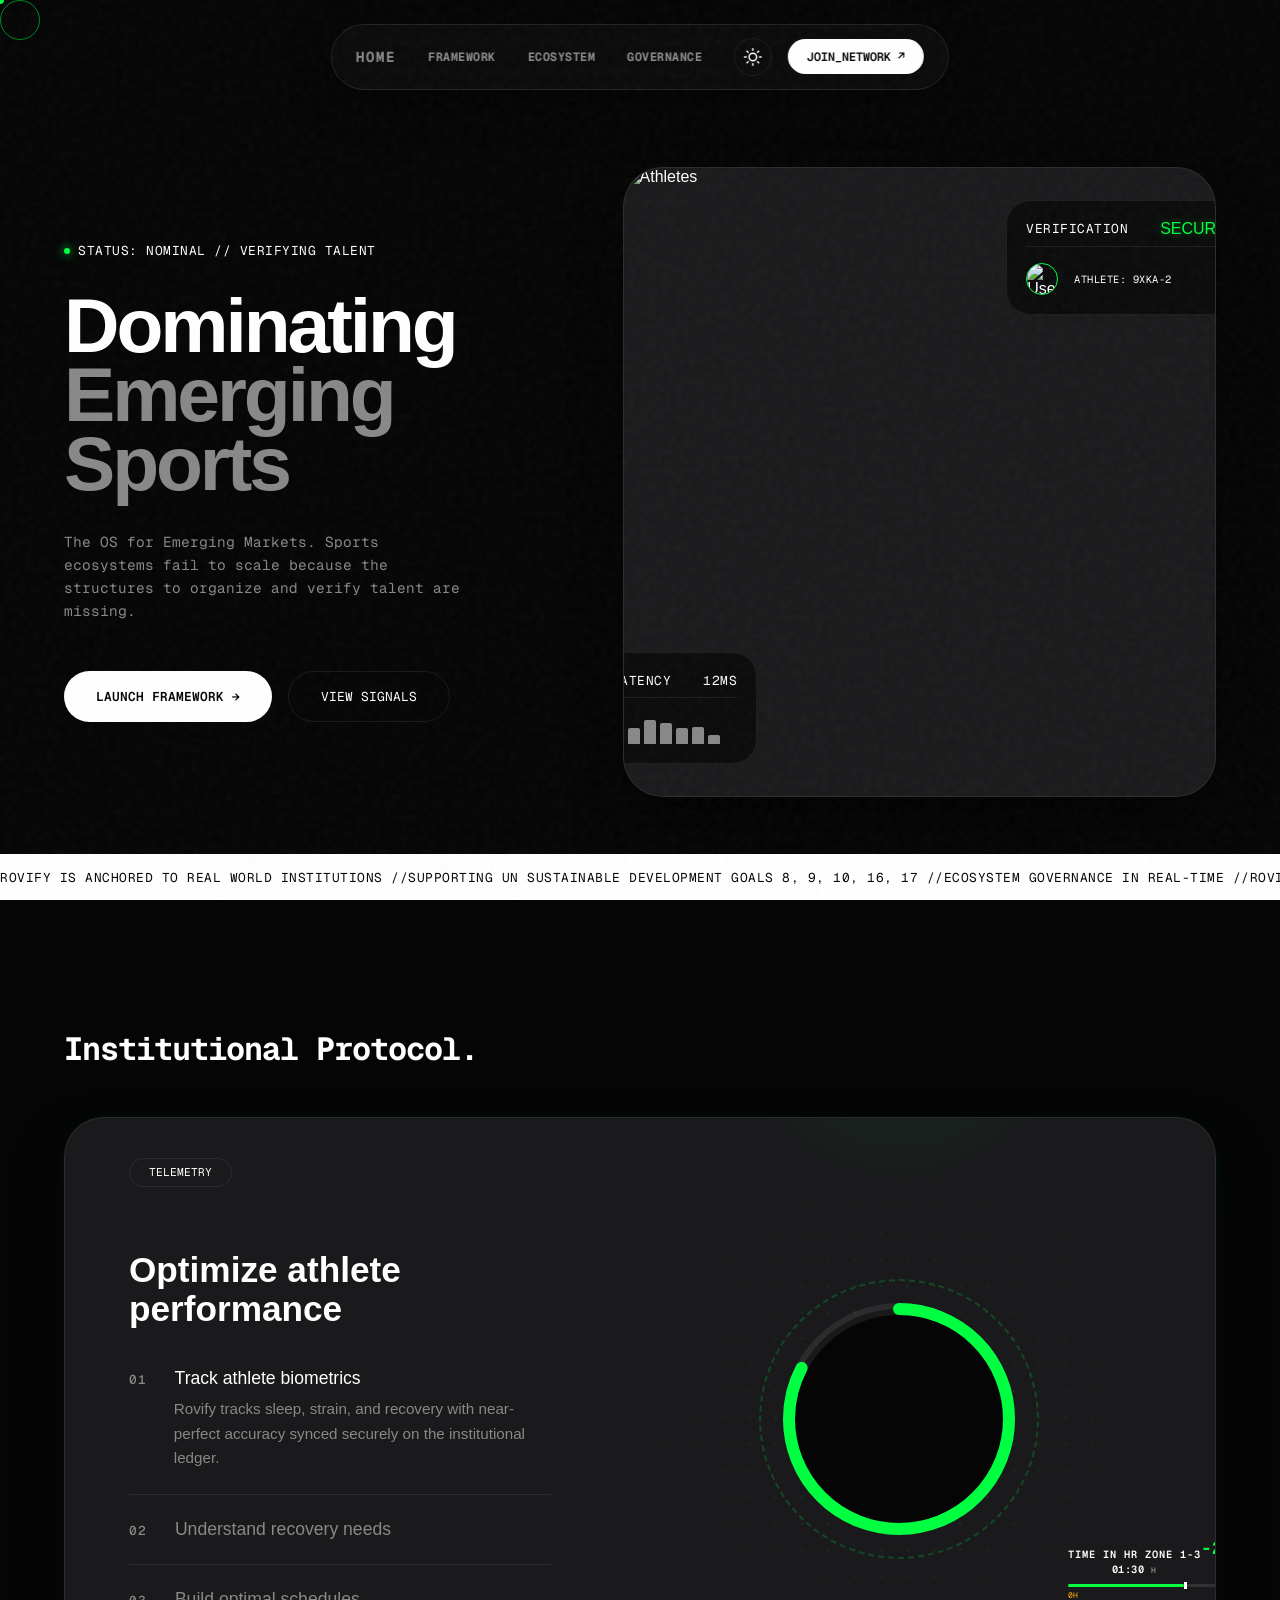
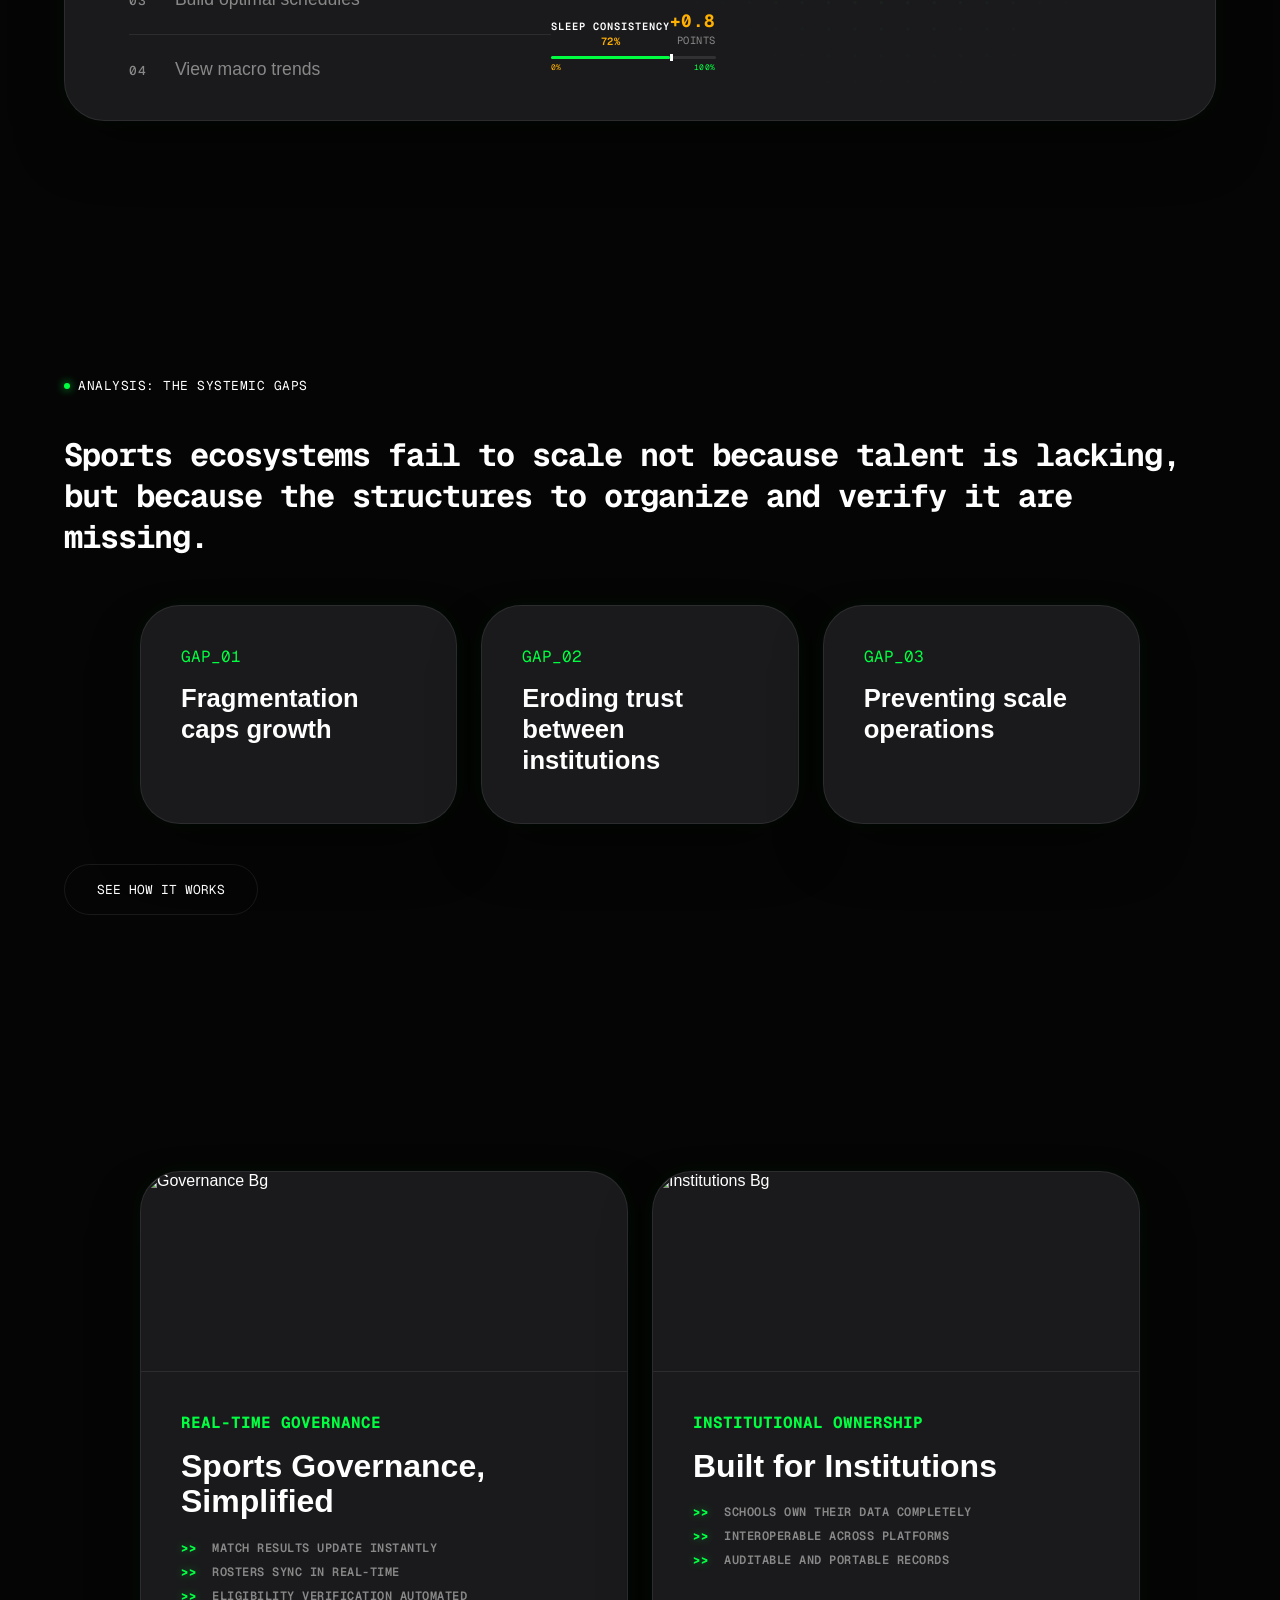
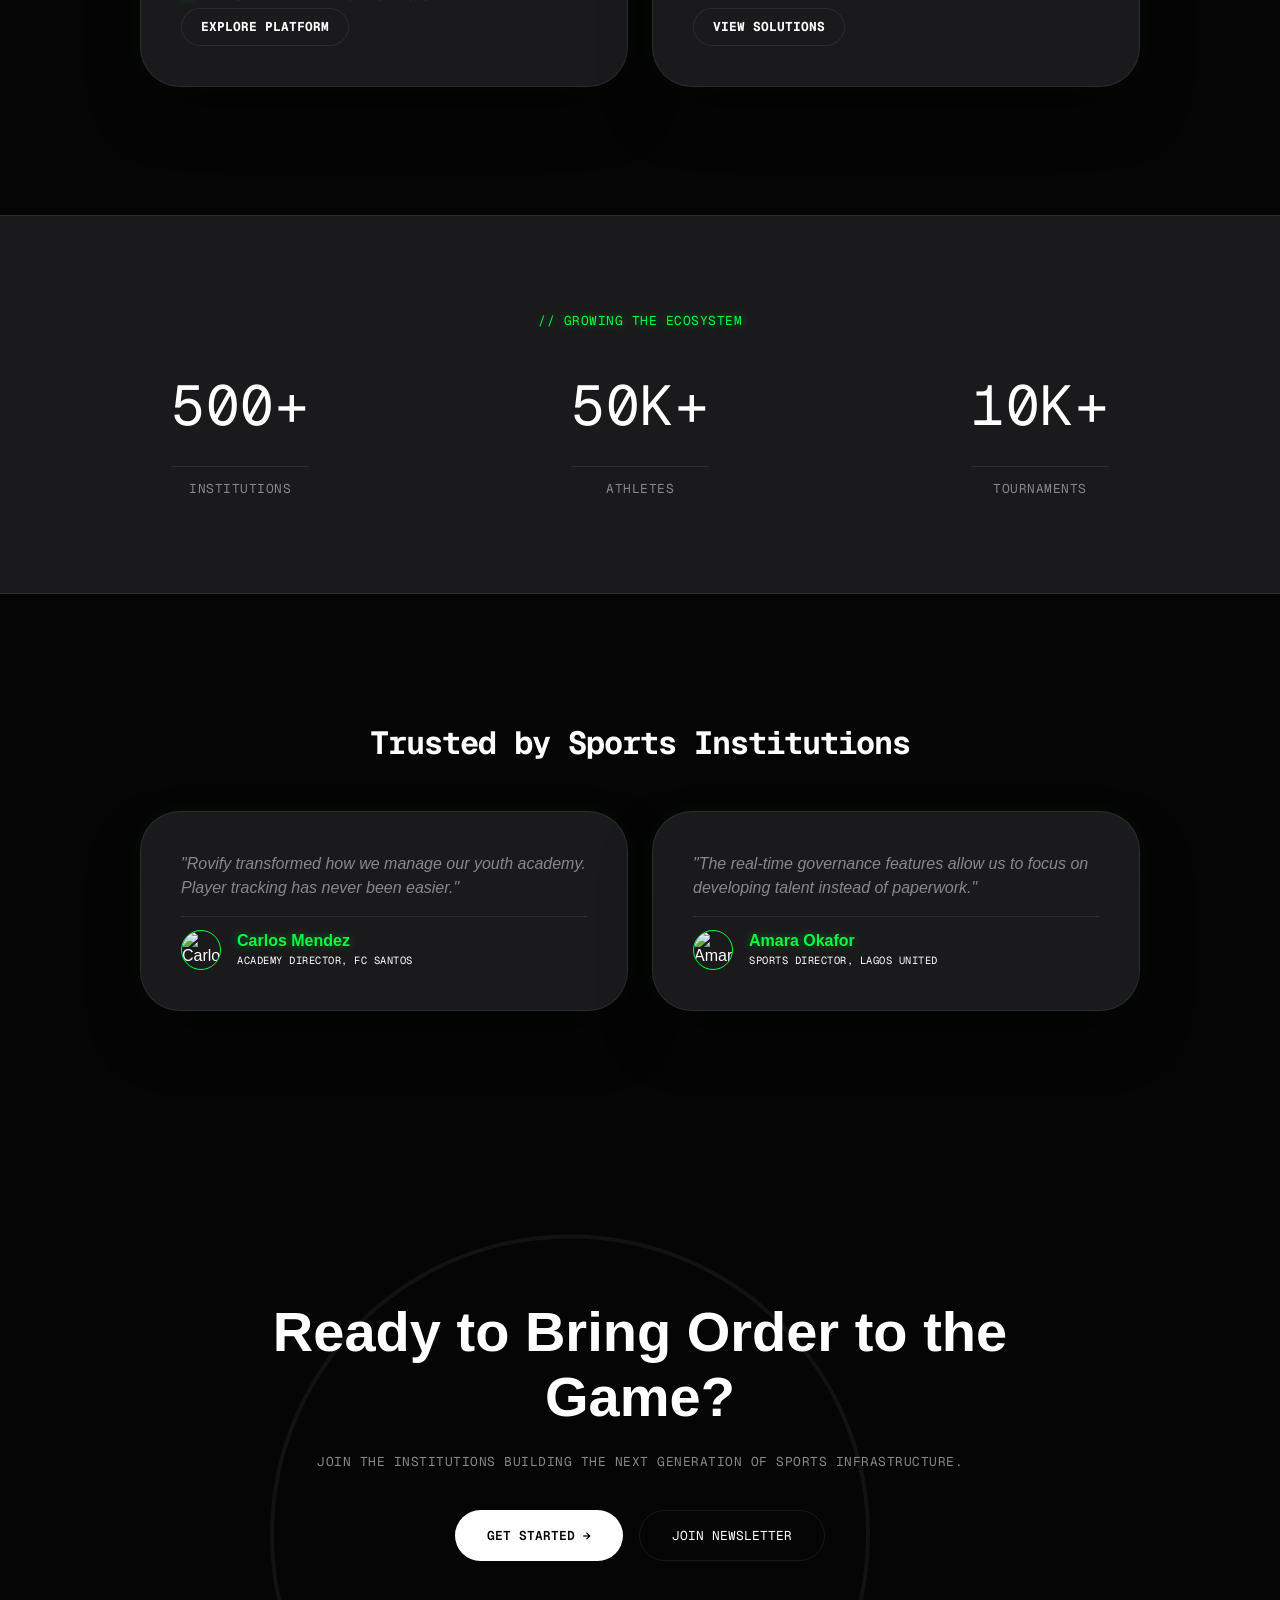
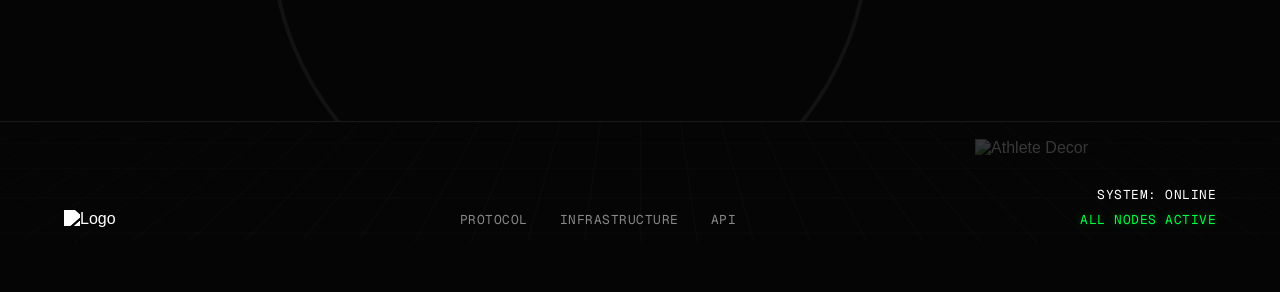
==== commit 2cf65fda: "update dashboard to bento-card for white bg in light mode, increase dial arc thickness, and fix perf" ====
--- a/index.html
+++ b/index.html
@@ -131,7 +131,7 @@
 
 
                 <!-- Card 5: Whoop-Style Stats Dashboard -->
-                <div class="reveal-up col-span-4 flex-row align-center overflow-hidden"
+                <div class="bento-card reveal-up col-span-4 flex-row align-center overflow-hidden"
                     style="position: relative; min-height: 380px; display: flex;">
                     <!-- Ambient BG glow -->
                     <div
@@ -204,11 +204,11 @@
                             <svg width="250" height="250" viewBox="0 0 250 250"
                                 style="position: relative; z-index: 2; transform: rotate(-90deg);">
                                 <!-- Track -->
-                                <circle cx="125" cy="125" r="110" fill="rgba(0,0,0,0.5)" stroke="rgba(255,255,255,0.03)"
+                                <circle cx="125" cy="125" r="110" fill="var(--bg-color)" stroke="var(--border-color)"
                                     stroke-width="12"></circle>
                                 <!-- Progress (animated) -->
                                 <circle cx="125" cy="125" r="110" fill="none" stroke="var(--accent-green)"
-                                    stroke-width="4" stroke-linecap="round" stroke-dasharray="691"
+                                    stroke-width="12" stroke-linecap="round" stroke-dasharray="691"
                                     stroke-dashoffset="691" class="whoop-progress-anim">
                                 </circle>
                             </svg>
--- a/style.css
+++ b/style.css
@@ -22,6 +22,15 @@
   --accent-green: #00731d;
 }
 
+body.light-theme .nav-link {
+  color: #000000;
+  font-weight: 800;
+}
+
+body.light-theme .bento-card {
+  background: #ffffff;
+}
+
 body.light-theme .bento-card img.cover-img {
   opacity: 0.06 !important;
 }
@@ -179,6 +188,7 @@
 
 .nav-link:hover {
   color: var(--text-primary);
+  opacity: 0.8;
 }
 
 .join-btn {
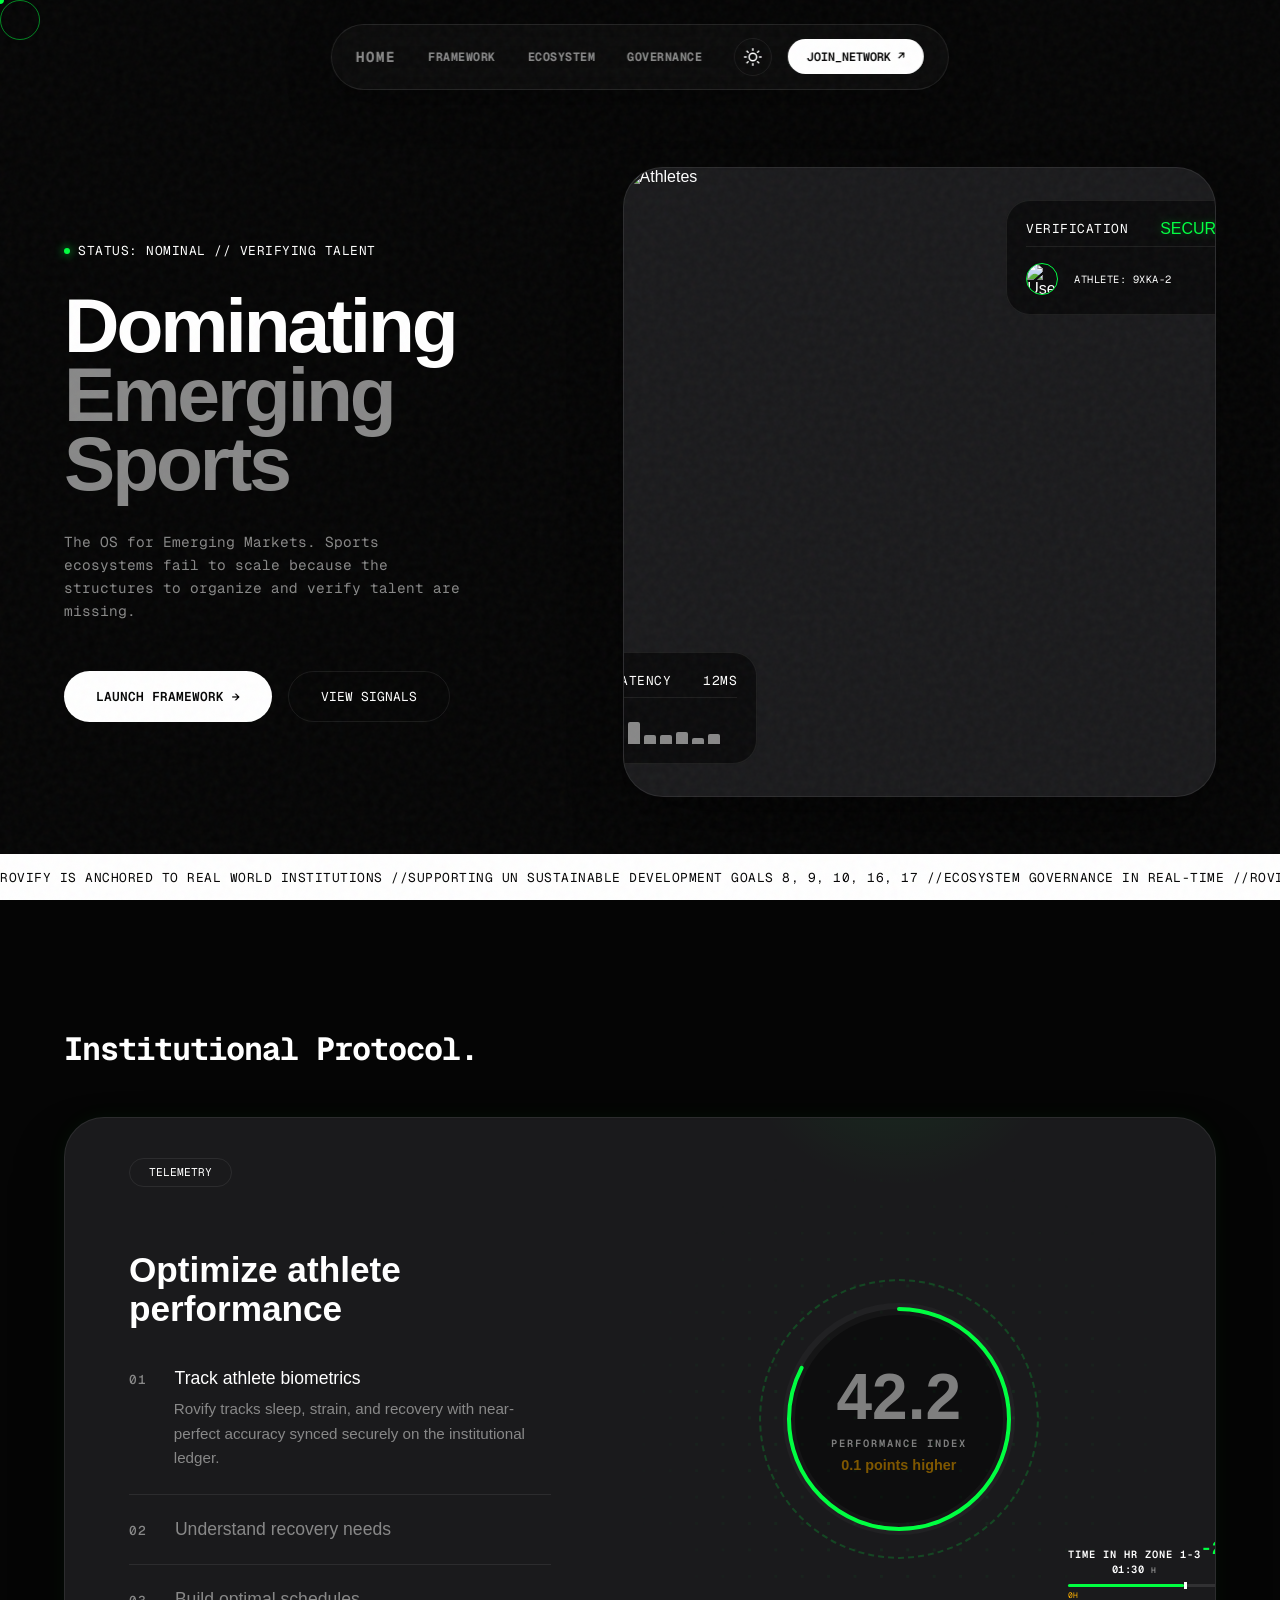
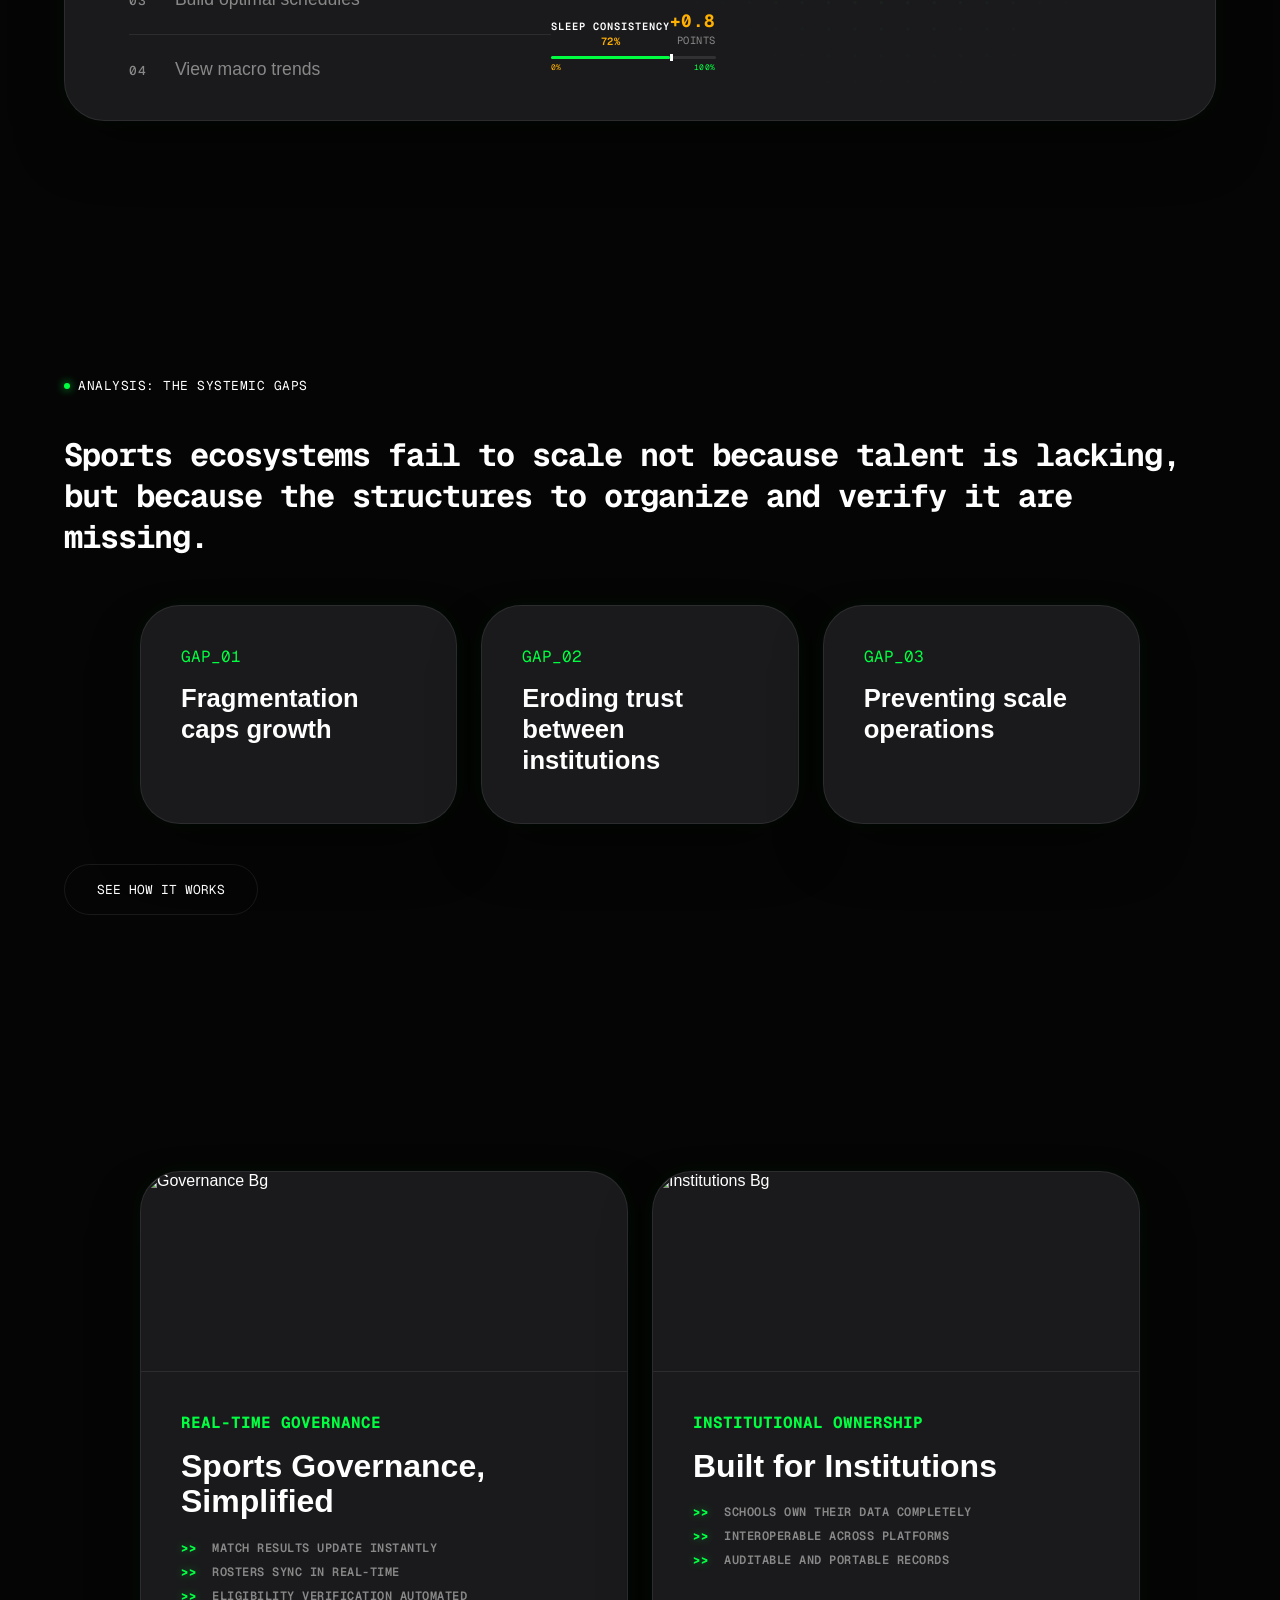
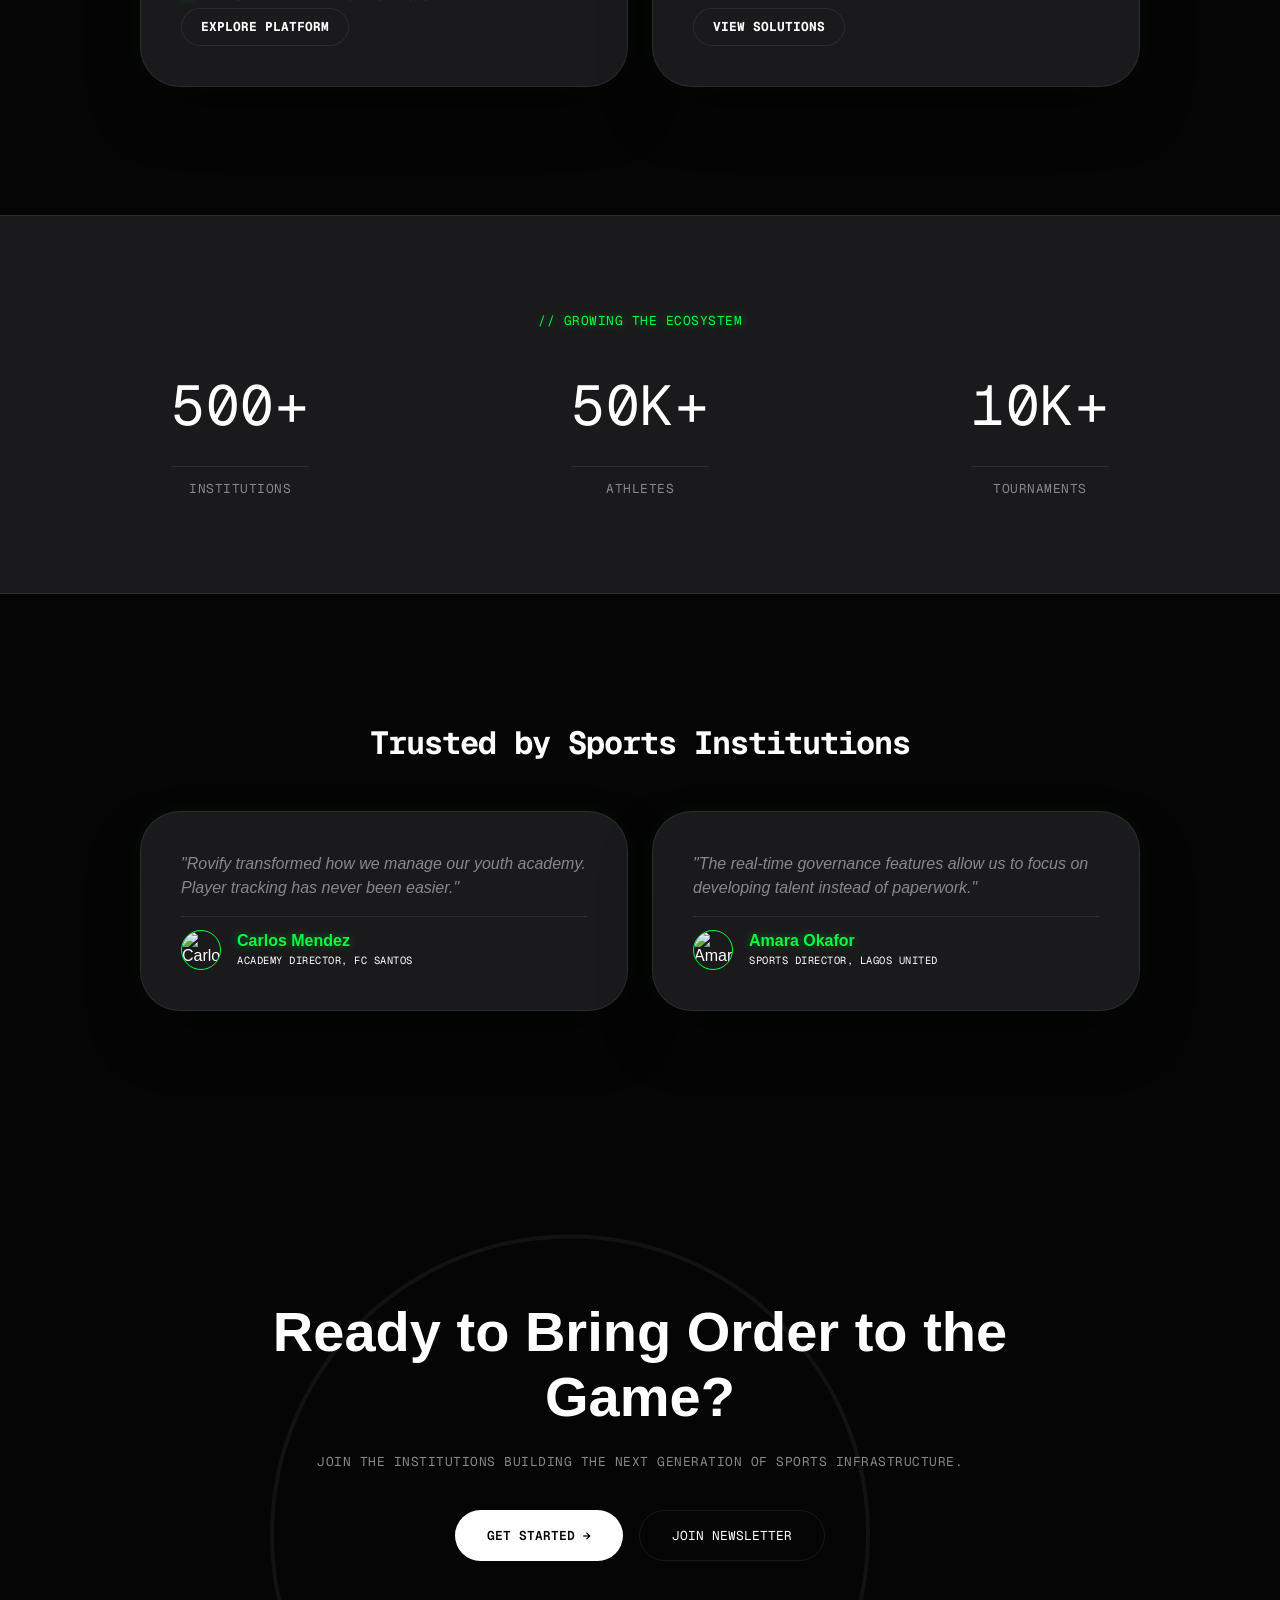
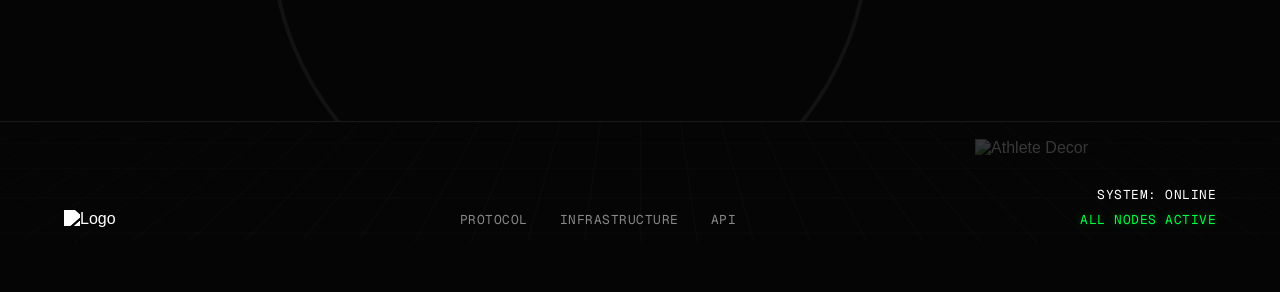
==== commit 39e76272: "revert whoop dashboard modifications in dark mode and apply stroke + fill overrides exclusively to l" ====
--- a/index.html
+++ b/index.html
@@ -204,11 +204,11 @@
                             <svg width="250" height="250" viewBox="0 0 250 250"
                                 style="position: relative; z-index: 2; transform: rotate(-90deg);">
                                 <!-- Track -->
-                                <circle cx="125" cy="125" r="110" fill="var(--bg-color)" stroke="var(--border-color)"
-                                    stroke-width="12"></circle>
+                                <circle class="whoop-track" cx="125" cy="125" r="110" fill="rgba(0,0,0,0.5)"
+                                    stroke="rgba(255,255,255,0.03)" stroke-width="12"></circle>
                                 <!-- Progress (animated) -->
                                 <circle cx="125" cy="125" r="110" fill="none" stroke="var(--accent-green)"
-                                    stroke-width="12" stroke-linecap="round" stroke-dasharray="691"
+                                    stroke-width="4" stroke-linecap="round" stroke-dasharray="691"
                                     stroke-dashoffset="691" class="whoop-progress-anim">
                                 </circle>
                             </svg>
--- a/style.css
+++ b/style.css
@@ -37,6 +37,15 @@
 
 body.light-theme .neon-green {
   text-shadow: none;
+}
+
+body.light-theme .whoop-track {
+  fill: var(--bg-color) !important;
+  stroke: var(--border-color) !important;
+}
+
+body.light-theme .whoop-progress-anim {
+  stroke-width: 12 !important;
 }
 
 body.light-theme .brand img {
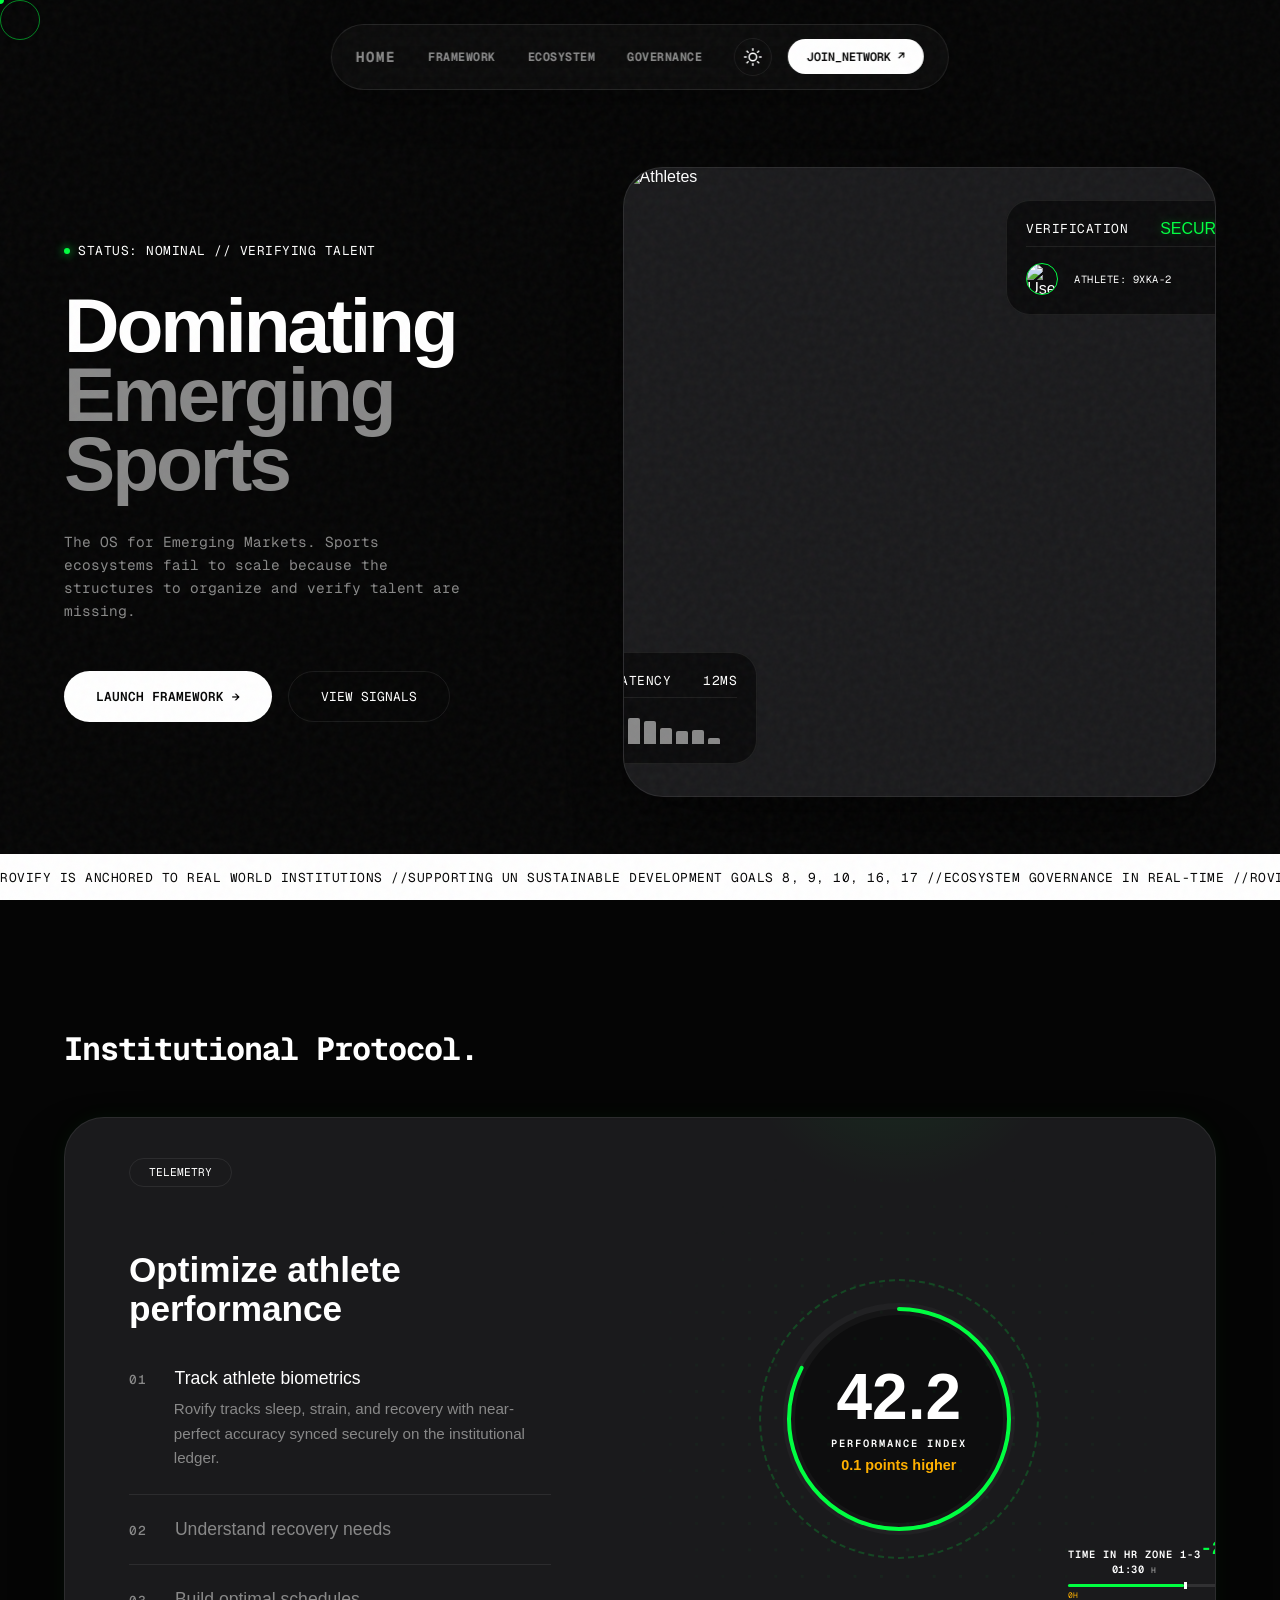
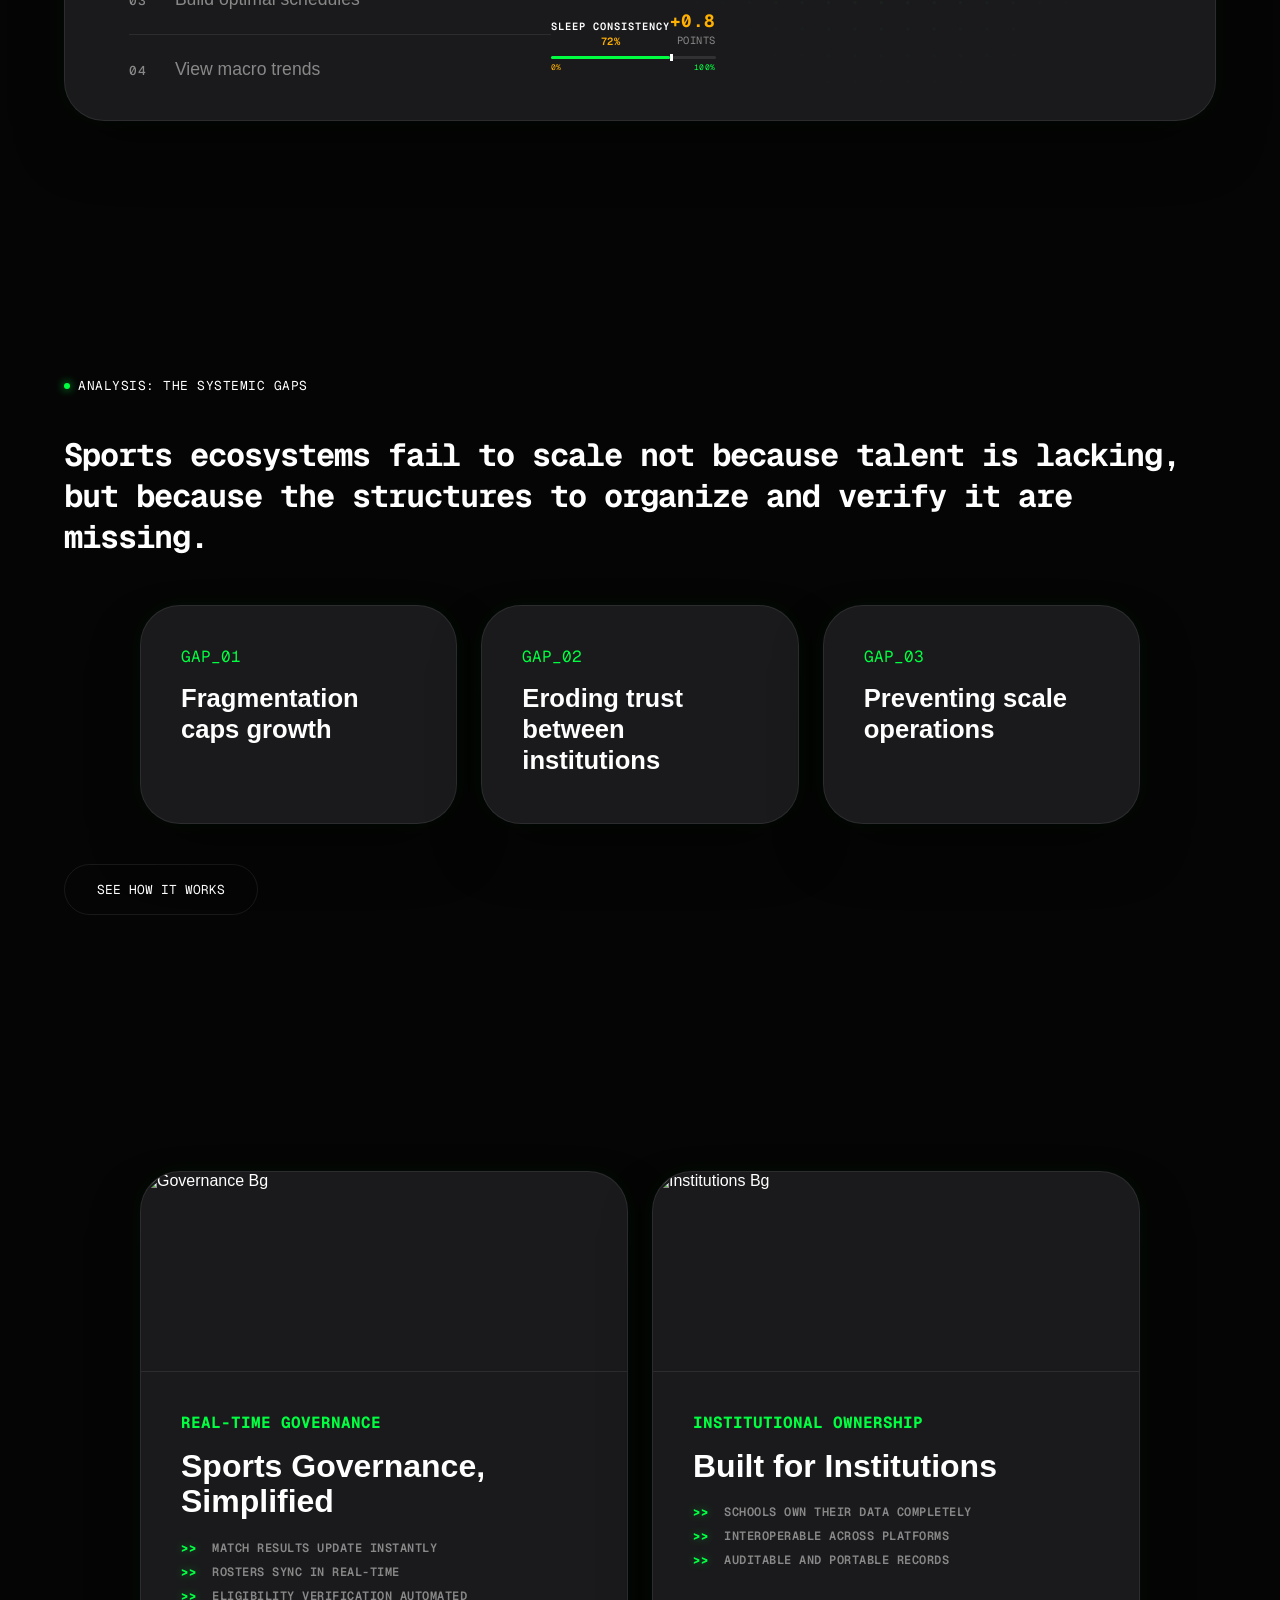
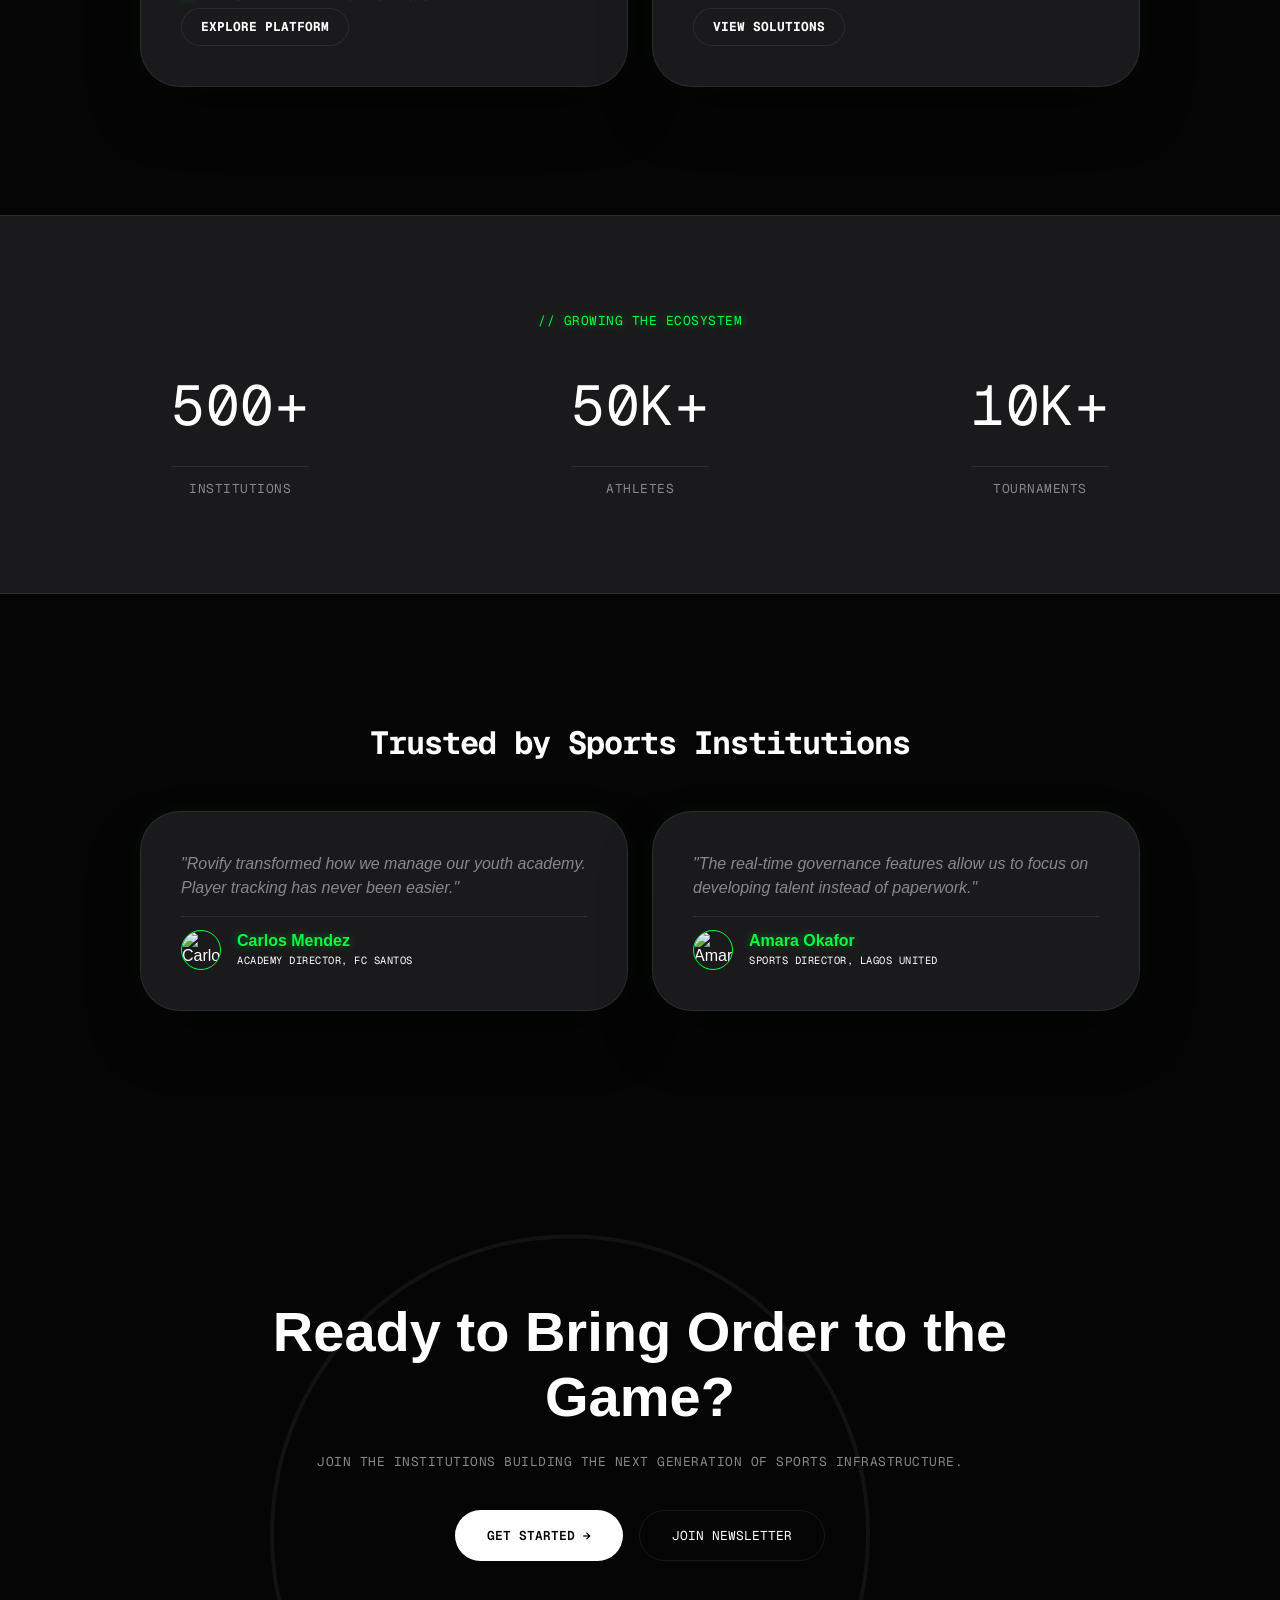
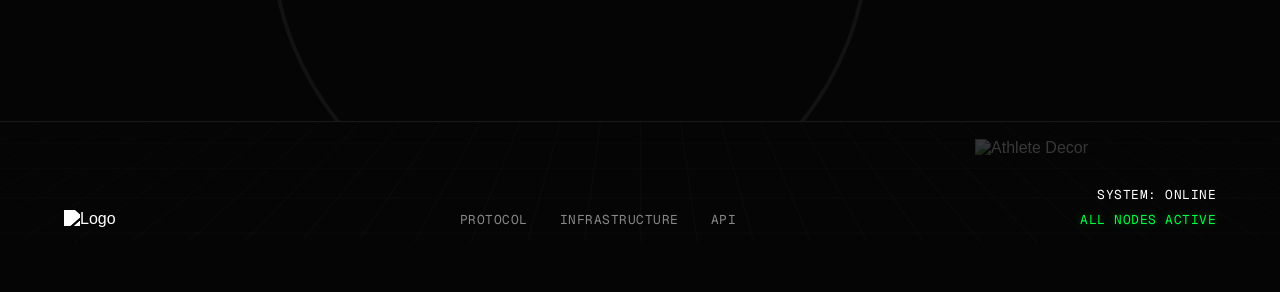
==== commit 76bb1305: "fix data cards and mini animations visibility in light-mode" ====
--- a/index.html
+++ b/index.html
@@ -242,13 +242,13 @@
                                         <span class="mono xs muted" style="font-size: 0.65rem;">points</span>
                                     </div>
                                 </div>
-                                <div
-                                    style="width: 100%; height: 3px; background: rgba(255,255,255,0.1); border-radius: 2px; position: relative; margin-top: 0.5rem;">
+                                <div class="whoop-pill-track"
+                                    style="width: 100%; height: 3px; border-radius: 2px; position: relative; margin-top: 0.5rem;">
                                     <div
                                         style="position: absolute; left: 0; top: 0; height: 100%; width: 72%; background: var(--accent-green); border-radius: 2px;">
                                     </div>
-                                    <div
-                                        style="position: absolute; left: 72%; top: -2px; width: 3px; height: 7px; background: #fff;">
+                                    <div class="whoop-pill-marker"
+                                        style="position: absolute; left: 72%; top: -2px; width: 3px; height: 7px;">
                                     </div>
                                 </div>
                                 <div
@@ -277,13 +277,13 @@
                                         <span class="mono xs muted" style="font-size: 0.65rem;">load</span>
                                     </div>
                                 </div>
-                                <div
-                                    style="width: 100%; height: 3px; background: rgba(255,255,255,0.1); border-radius: 2px; position: relative; margin-top: 0.5rem;">
+                                <div class="whoop-pill-track"
+                                    style="width: 100%; height: 3px; border-radius: 2px; position: relative; margin-top: 0.5rem;">
                                     <div
                                         style="position: absolute; left: 0; top: 0; height: 100%; width: 65%; background: var(--accent-green); border-radius: 2px;">
                                     </div>
-                                    <div
-                                        style="position: absolute; left: 65%; top: -2px; width: 3px; height: 7px; background: #fff;">
+                                    <div class="whoop-pill-marker"
+                                        style="position: absolute; left: 65%; top: -2px; width: 3px; height: 7px;">
                                     </div>
                                 </div>
                                 <div
--- a/style.css
+++ b/style.css
@@ -41,11 +41,43 @@
 
 body.light-theme .whoop-track {
   fill: var(--bg-color) !important;
-  stroke: var(--border-color) !important;
+  stroke: rgba(0, 0, 0, 0.15) !important;
+  stroke-width: 16px !important;
 }
 
 body.light-theme .whoop-progress-anim {
-  stroke-width: 12 !important;
+  stroke-width: 16px !important;
+}
+
+body.light-theme .dial-center span.text-primary {
+  color: #000000 !important;
+  font-weight: 900 !important;
+}
+
+body.light-theme .whoop-dial-container .circle-ring {
+  border-width: 4px !important;
+  border-color: rgba(0, 0, 0, 0.15) !important;
+}
+
+body.light-theme .whoop-dial-container svg {
+  background: transparent !important;
+}
+
+body.light-theme .whoop-pill-track {
+  background: rgba(0, 0, 0, 0.1);
+}
+
+body.light-theme .whoop-pill-marker {
+  background: #000000;
+}
+
+body.light-theme .floating-data-card {
+  background: rgba(255, 255, 255, 0.85);
+  border-color: rgba(0, 0, 0, 0.1);
+}
+
+body.light-theme .live-chart .bar {
+  background: #000000;
 }
 
 body.light-theme .brand img {
@@ -707,10 +739,22 @@
   }
 }
 
+.whoop-pill-track {
+  background: rgba(255, 255, 255, 0.1);
+}
+
+.whoop-pill-marker {
+  background: #ffffff;
+}
+
 .whoop-progress-anim {
   animation:
     drawCircle 3s ease-out forwards,
     pulseGlow 2s infinite alternate;
+}
+
+.dial-center {
+  z-index: 5;
 }
 
 @keyframes drawCircle {
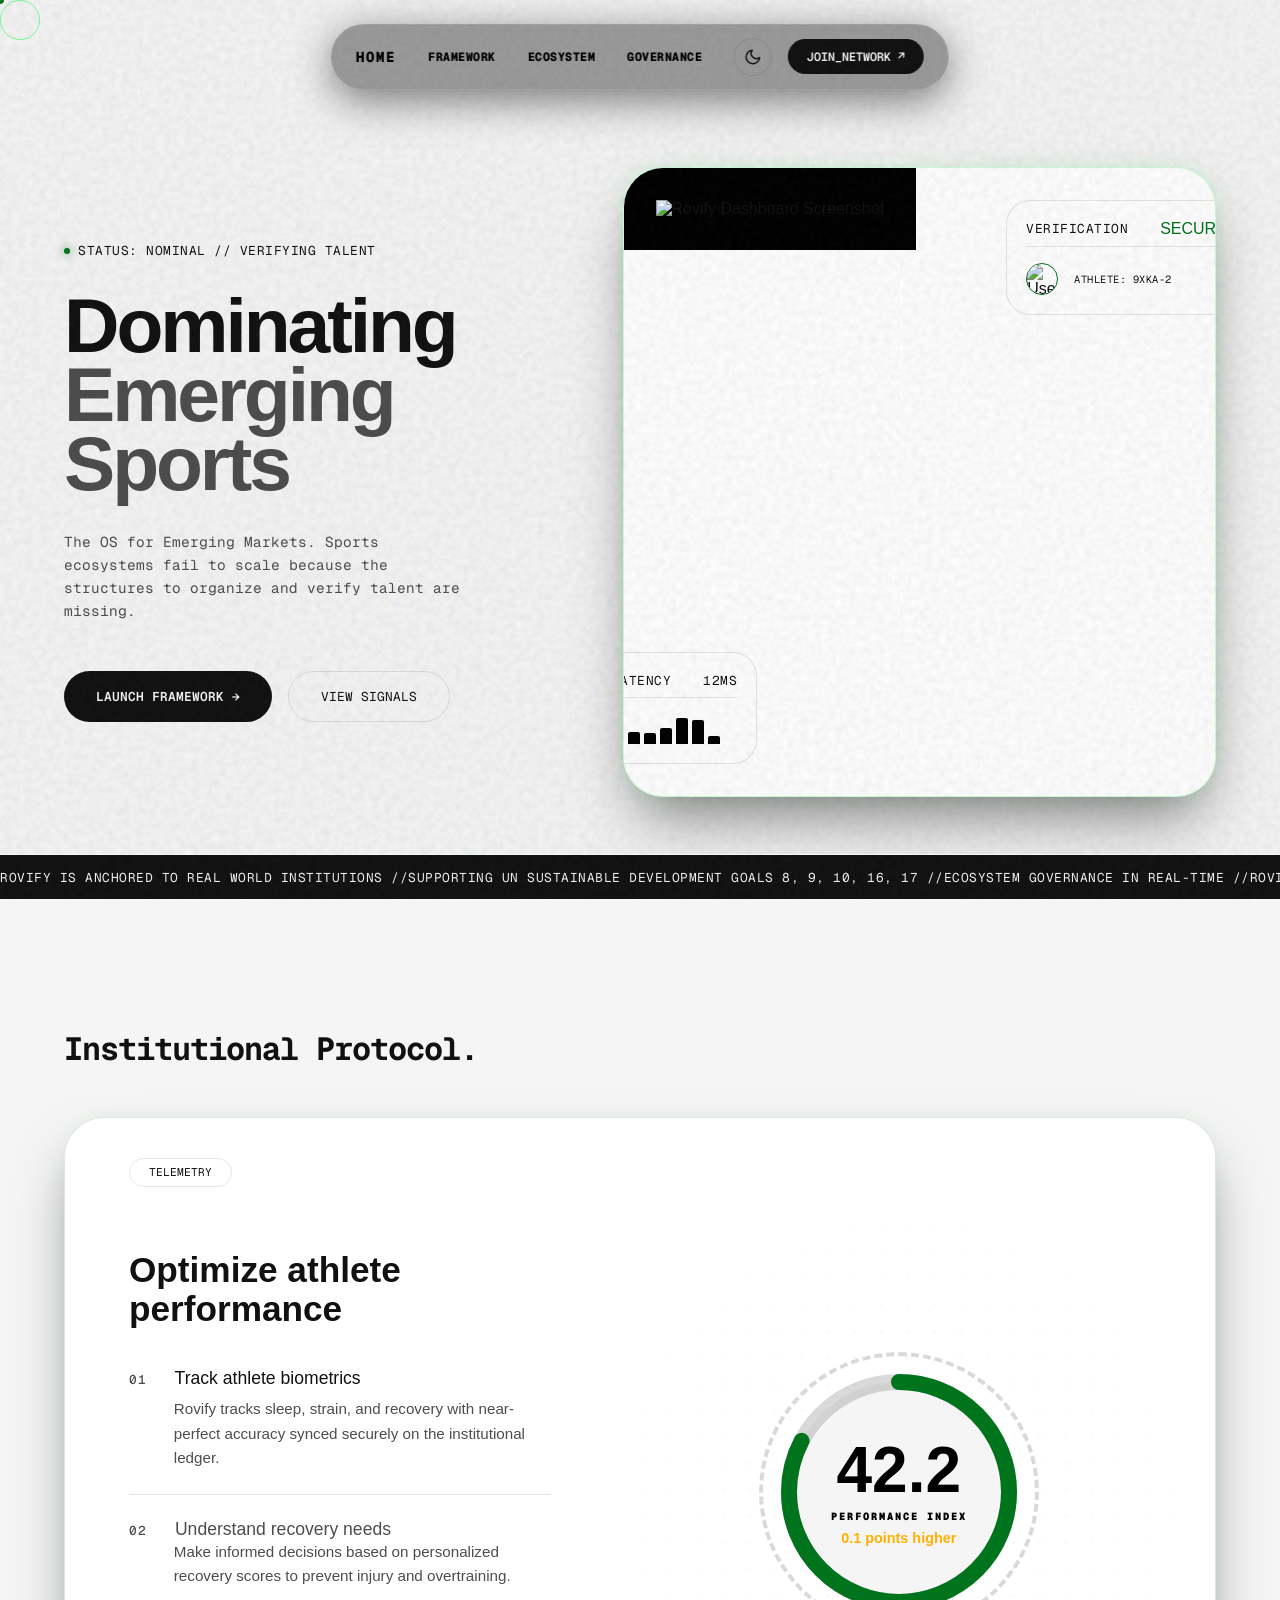
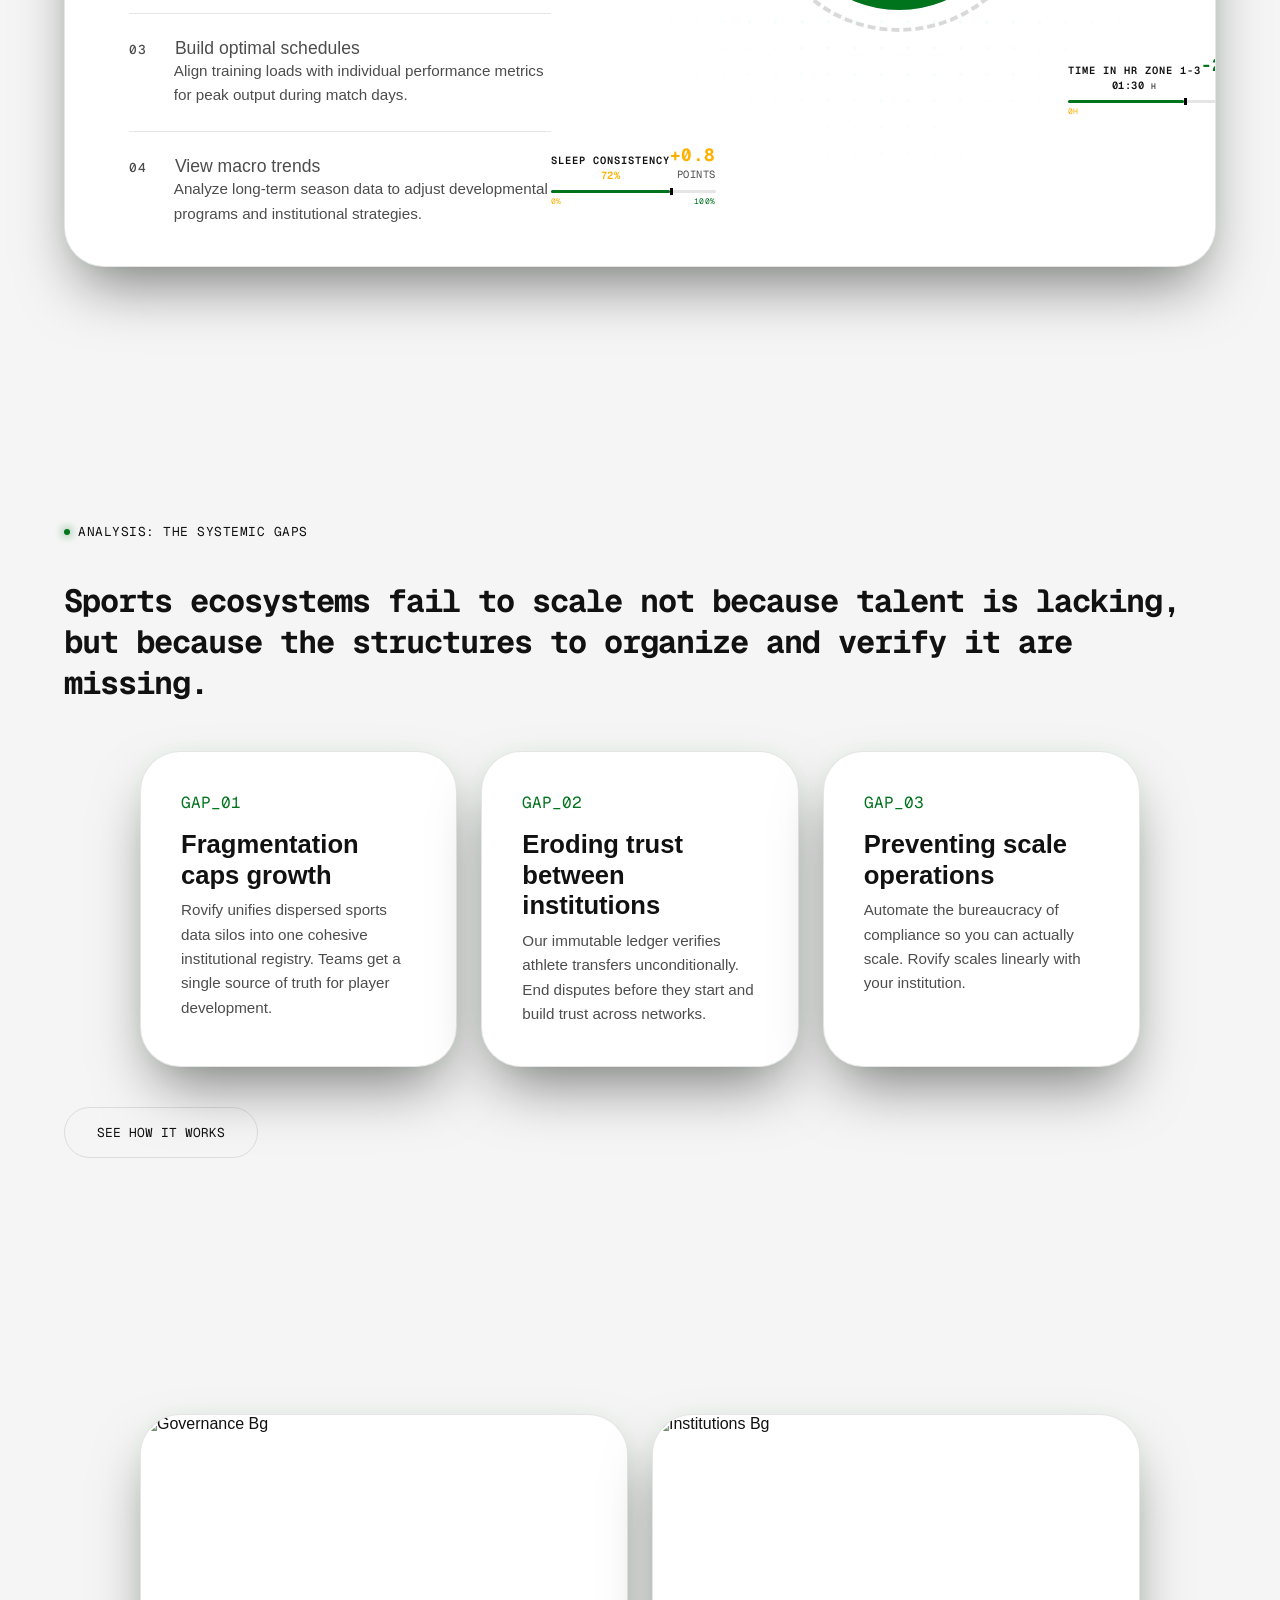
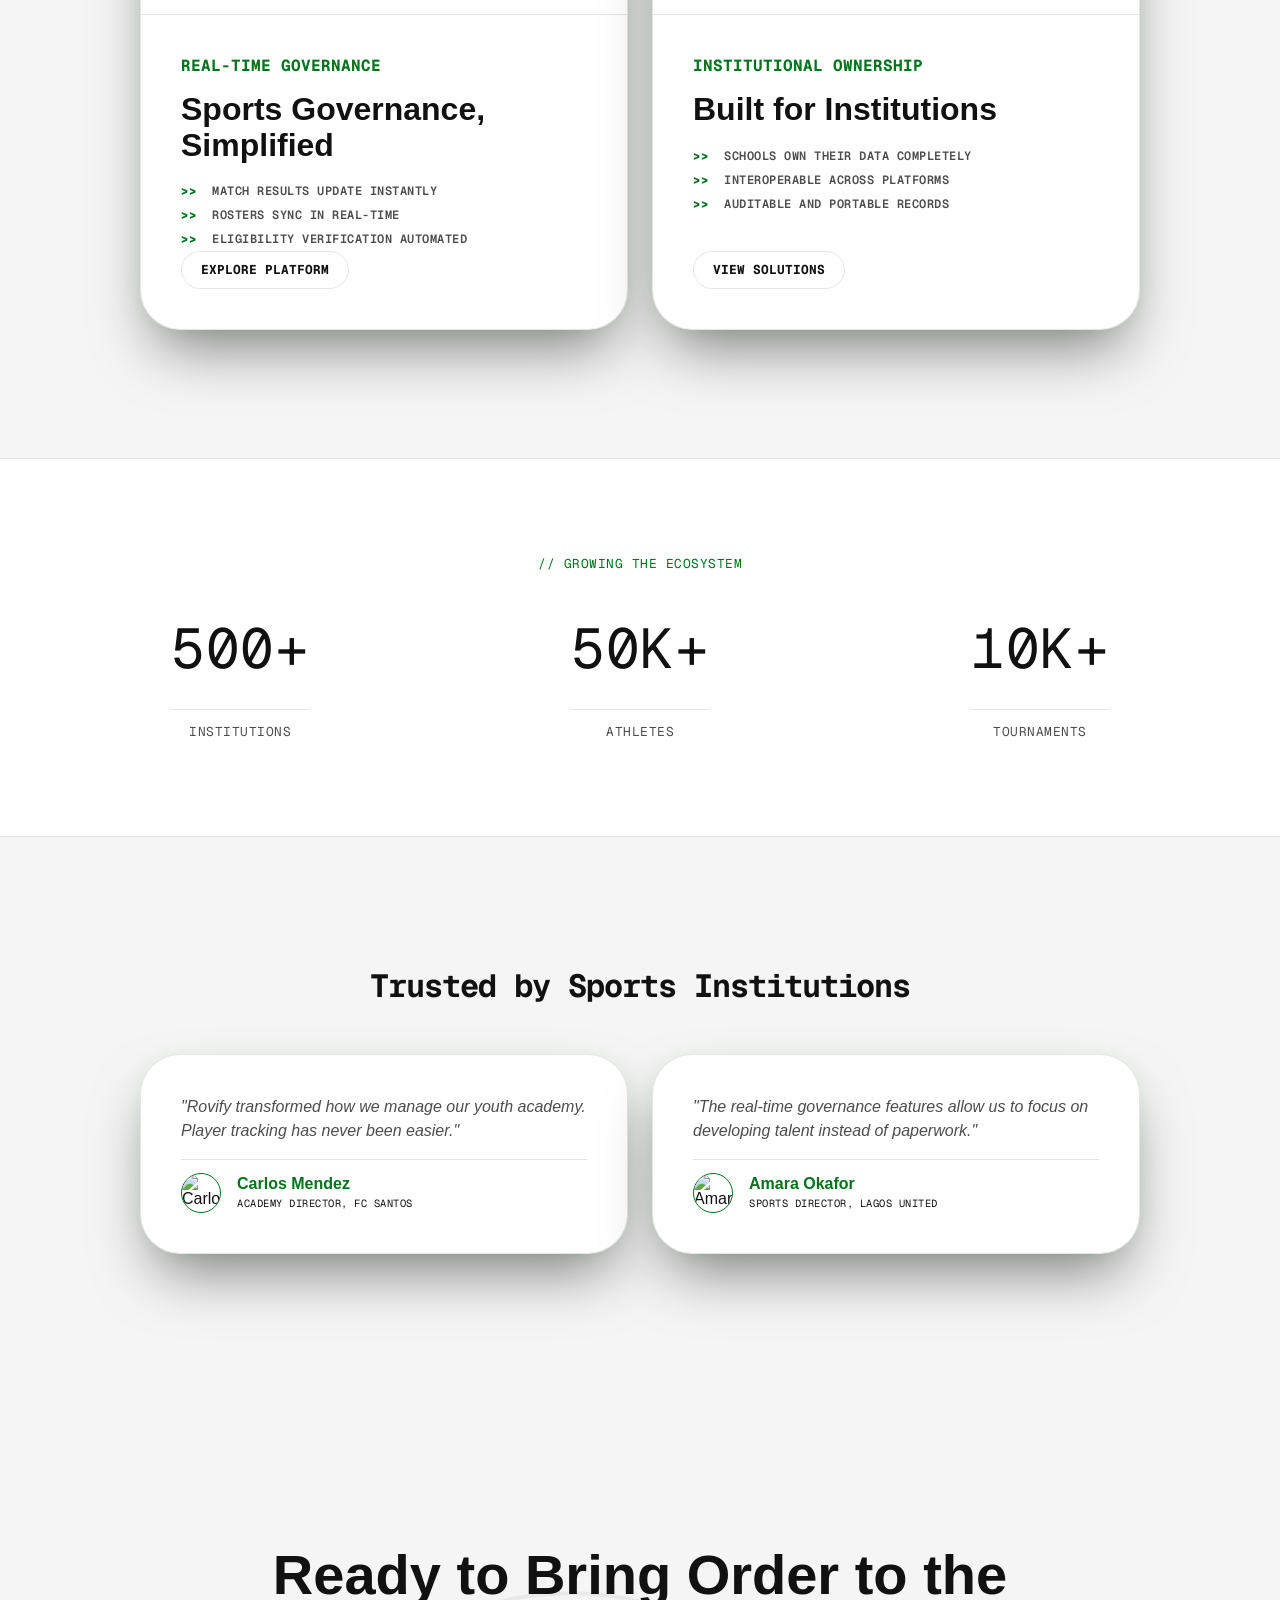
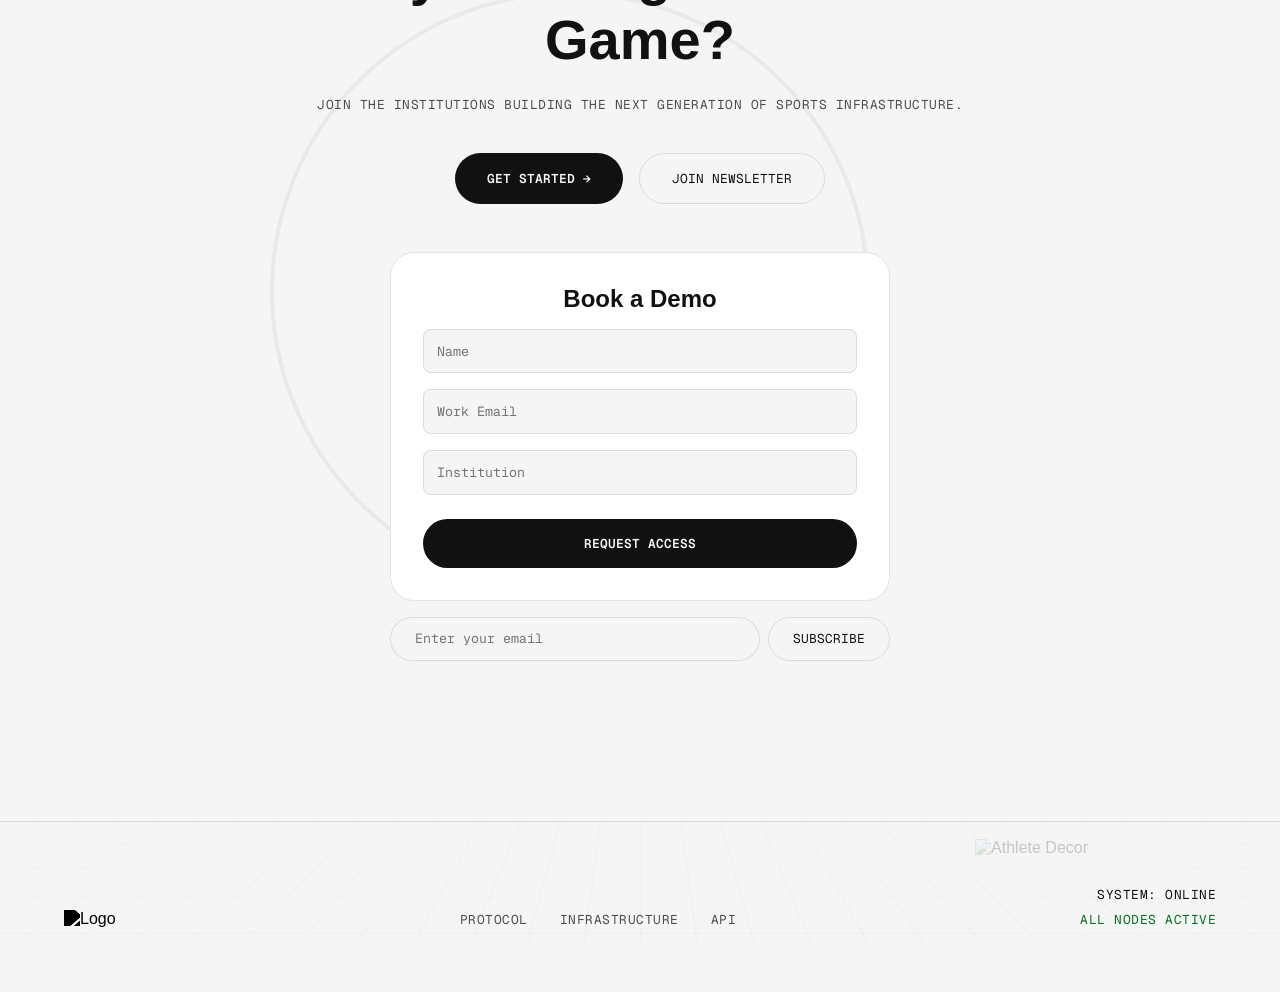
==== commit abcfaa2b: "feat: complete telemetry, gap analysis sections and add demo forms" ====
--- a/index.html
+++ b/index.html
@@ -13,7 +13,7 @@
         rel="stylesheet">
 </head>
 
-<body class="dark-theme">
+<body class="light-theme">
     <!-- Custom Cursor -->
     <div class="cursor-dot"></div>
     <div class="cursor-outline"></div>
@@ -34,7 +34,7 @@
                 <button id="theme-toggle" class="theme-toggle-btn magnetic-btn" aria-label="Toggle theme">
                     <svg class="sun-icon" xmlns="http://www.w3.org/2000/svg" width="18" height="18" viewBox="0 0 24 24"
                         fill="none" stroke="currentColor" stroke-width="2" stroke-linecap="round"
-                        stroke-linejoin="round">
+                        stroke-linejoin="round" style="display: none;">
                         <circle cx="12" cy="12" r="5"></circle>
                         <line x1="12" y1="1" x2="12" y2="3"></line>
                         <line x1="12" y1="21" x2="12" y2="23"></line>
@@ -47,7 +47,7 @@
                     </svg>
                     <svg class="moon-icon" xmlns="http://www.w3.org/2000/svg" width="18" height="18" viewBox="0 0 24 24"
                         fill="none" stroke="currentColor" stroke-width="2" stroke-linecap="round"
-                        stroke-linejoin="round" style="display: none;">
+                        stroke-linejoin="round" style="display: block;">
                         <path d="M21 12.79A9 9 0 1 1 11.21 3 7 7 0 0 0 21 12.79z"></path>
                     </svg>
                 </button>
@@ -78,9 +78,12 @@
                 </div>
 
                 <div class="hero-visual-block">
-                    <div class="glass-panel main-image-container spotlight-card">
-                        <img src="https://framerusercontent.com/images/AoIjkVL1Aae0eijfRwHyLd7JM.jpg" alt="Athletes"
-                            class="cover-img filter-grain">
+                    <div class="glass-panel main-image-container spotlight-card"
+                        style="box-shadow: 0 30px 60px -15px rgba(0, 0, 0, 0.5), 0 0 20px rgba(0, 255, 65, 0.1); border: 1px solid rgba(0, 255, 65, 0.2);">
+                        <!-- Replaced athlete image with a product dashboard screenshot -->
+                        <img src="https://framerusercontent.com/images/k20f3SIfHqUoM1w0fQdM7X2H8.png"
+                            alt="Rovify Dashboard Screenshot" class="cover-img filter-grain"
+                            style="object-fit: contain; background: #000; padding: 2rem;">
 
                         <div class="floating-data-card top-right float-anim">
                             <div class="data-header">
@@ -165,6 +168,9 @@
                                     <span class="mono muted" style="margin-right: 1.5rem;">02</span> Understand recovery
                                     needs
                                 </h5>
+                                <p class="muted" style="font-size: 0.95rem; margin-left: 2.8rem; line-height: 1.6;">
+                                    Make informed decisions based on personalized recovery scores to prevent injury and
+                                    overtraining.</p>
                             </div>
                             <div class="telemetry-item"
                                 style="border-top: 1px solid var(--border-color); padding-top: 1.5rem;">
@@ -173,6 +179,9 @@
                                     <span class="mono muted" style="margin-right: 1.5rem;">03</span> Build optimal
                                     schedules
                                 </h5>
+                                <p class="muted" style="font-size: 0.95rem; margin-left: 2.8rem; line-height: 1.6;">
+                                    Align training loads with individual performance metrics for peak output during
+                                    match days.</p>
                             </div>
                             <div class="telemetry-item"
                                 style="border-top: 1px solid var(--border-color); padding-top: 1.5rem;">
@@ -180,6 +189,9 @@
                                     style="font-size: 1.1rem; font-family: var(--font-heading); font-weight: 500; color: var(--text-muted);">
                                     <span class="mono muted" style="margin-right: 1.5rem;">04</span> View macro trends
                                 </h5>
+                                <p class="muted" style="font-size: 0.95rem; margin-left: 2.8rem; line-height: 1.6;">
+                                    Analyze long-term season data to adjust developmental programs and institutional
+                                    strategies.</p>
                             </div>
                         </div>
                     </div>
@@ -314,6 +326,9 @@
                         <div class="icon-top mb-2">GAP_01</div>
                         <h4 style="font-size: 1.6rem; margin-bottom: 0.5rem; line-height: 1.2;">Fragmentation caps
                             growth</h4>
+                        <p class="muted" style="font-size: 0.95rem; line-height: 1.6;">Rovify unifies dispersed sports
+                            data silos into one cohesive institutional registry. Teams get a single source of truth for
+                            player development.</p>
                         <div class="card-decoration-ring perpetual-pulse">
                             <div class="circle-ring"></div>
                         </div>
@@ -324,6 +339,9 @@
                         <div class="icon-top mb-2">GAP_02</div>
                         <h4 style="font-size: 1.6rem; margin-bottom: 0.5rem; line-height: 1.2;">Eroding trust between
                             institutions</h4>
+                        <p class="muted" style="font-size: 0.95rem; line-height: 1.6;">Our immutable ledger verifies
+                            athlete transfers unconditionally. End disputes before they start and build trust across
+                            networks.</p>
                         <div class="card-decoration-ring perpetual-pulse">
                             <div class="circle-ring"></div>
                         </div>
@@ -334,6 +352,8 @@
                         <div class="icon-top mb-2">GAP_03</div>
                         <h4 style="font-size: 1.6rem; margin-bottom: 0.5rem; line-height: 1.2;">Preventing scale
                             operations</h4>
+                        <p class="muted" style="font-size: 0.95rem; line-height: 1.6;">Automate the bureaucracy of
+                            compliance so you can actually scale. Rovify scales linearly with your institution.</p>
                         <div class="card-decoration-ring perpetual-pulse">
                             <div class="circle-ring"></div>
                         </div>
@@ -473,8 +493,37 @@
             <p class="mono muted mb-4" style="z-index: 2; position: relative;">Join the institutions building the next
                 generation of sports infrastructure.</p>
             <div class="action-group justify-center" style="z-index: 2; position: relative;">
-                <button class="btn-solid magnetic-btn">Get Started <span class="arr">→</span></button>
-                <button class="btn-ghost magnetic-btn">Join Newsletter</button>
+                <a href="#booking-form" class="btn-solid magnetic-btn" style="text-decoration: none;">Get Started <span
+                        class="arr">→</span></a>
+                <a href="#newsletter-form" class="btn-ghost magnetic-btn" style="text-decoration: none;">Join
+                    Newsletter</a>
+            </div>
+
+            <!-- Booking Form Placeholder -->
+            <div id="booking-form"
+                style="z-index: 2; position: relative; margin-top: 3rem; background: var(--surface-color); padding: 2rem; border-radius: var(--radius-md); border: 1px solid var(--border-color); max-width: 500px; width: 100%;">
+                <h3 style="font-size: 1.5rem; margin-bottom: 1rem;">Book a Demo</h3>
+                <form style="display: flex; flex-direction: column; gap: 1rem; text-align: left;">
+                    <input type="text" placeholder="Name"
+                        style="padding: 0.8rem; border-radius: 0.5rem; border: 1px solid var(--border-color); background: var(--bg-color); color: var(--text-primary); font-family: var(--font-mono);">
+                    <input type="email" placeholder="Work Email"
+                        style="padding: 0.8rem; border-radius: 0.5rem; border: 1px solid var(--border-color); background: var(--bg-color); color: var(--text-primary); font-family: var(--font-mono);">
+                    <input type="text" placeholder="Institution"
+                        style="padding: 0.8rem; border-radius: 0.5rem; border: 1px solid var(--border-color); background: var(--bg-color); color: var(--text-primary); font-family: var(--font-mono);">
+                    <button type="submit" class="btn-solid magnetic-btn"
+                        style="justify-content: center; margin-top: 0.5rem;">Request Access</button>
+                </form>
+            </div>
+
+            <!-- Newsletter Form Placeholder -->
+            <div id="newsletter-form"
+                style="z-index: 2; position: relative; margin-top: 1rem; max-width: 500px; width: 100%;">
+                <form style="display: flex; gap: 0.5rem;">
+                    <input type="email" placeholder="Enter your email"
+                        style="flex: 1; padding: 0.8rem; border-radius: 2rem; border: 1px solid var(--border-color); background: var(--bg-color); color: var(--text-primary); font-family: var(--font-mono); padding-left: 1.5rem;">
+                    <button type="submit" class="btn-ghost magnetic-btn"
+                        style="padding: 0.8rem 1.5rem; border-radius: 2rem;">Subscribe</button>
+                </form>
             </div>
         </section>
 
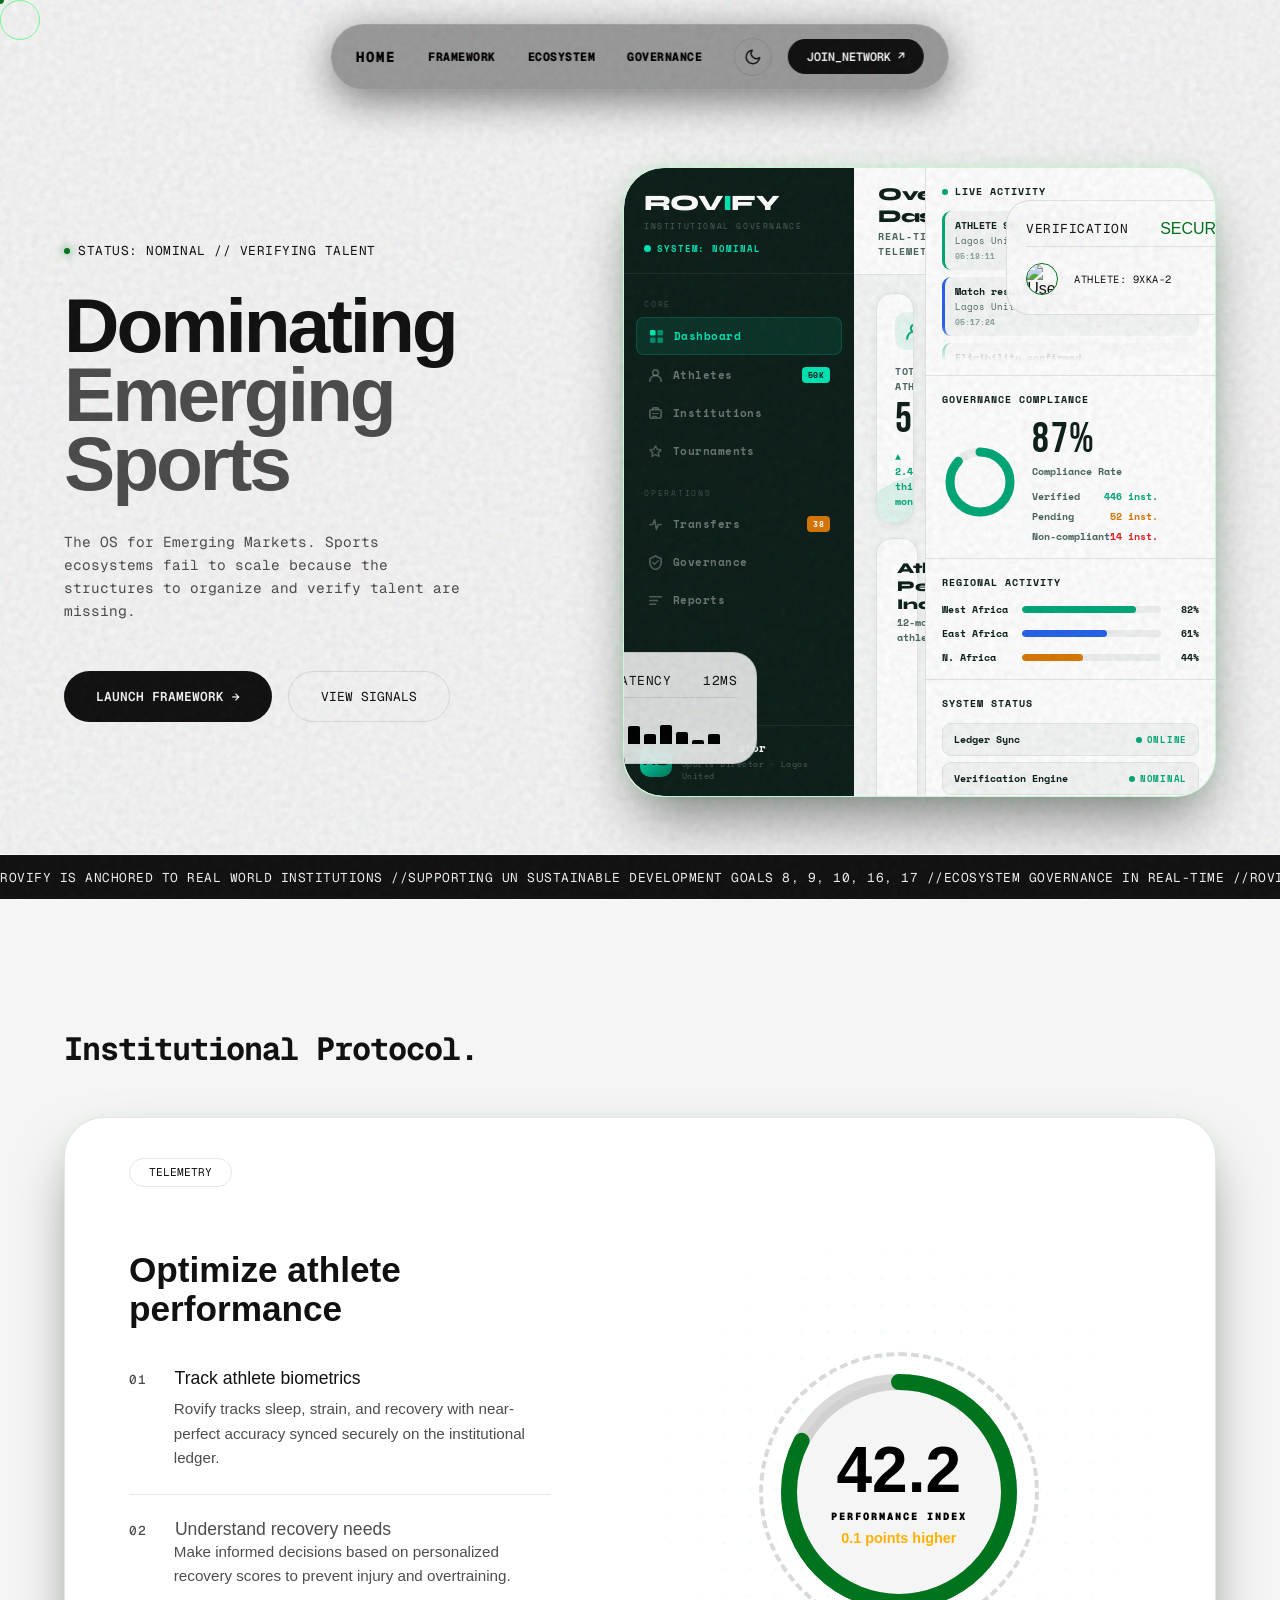
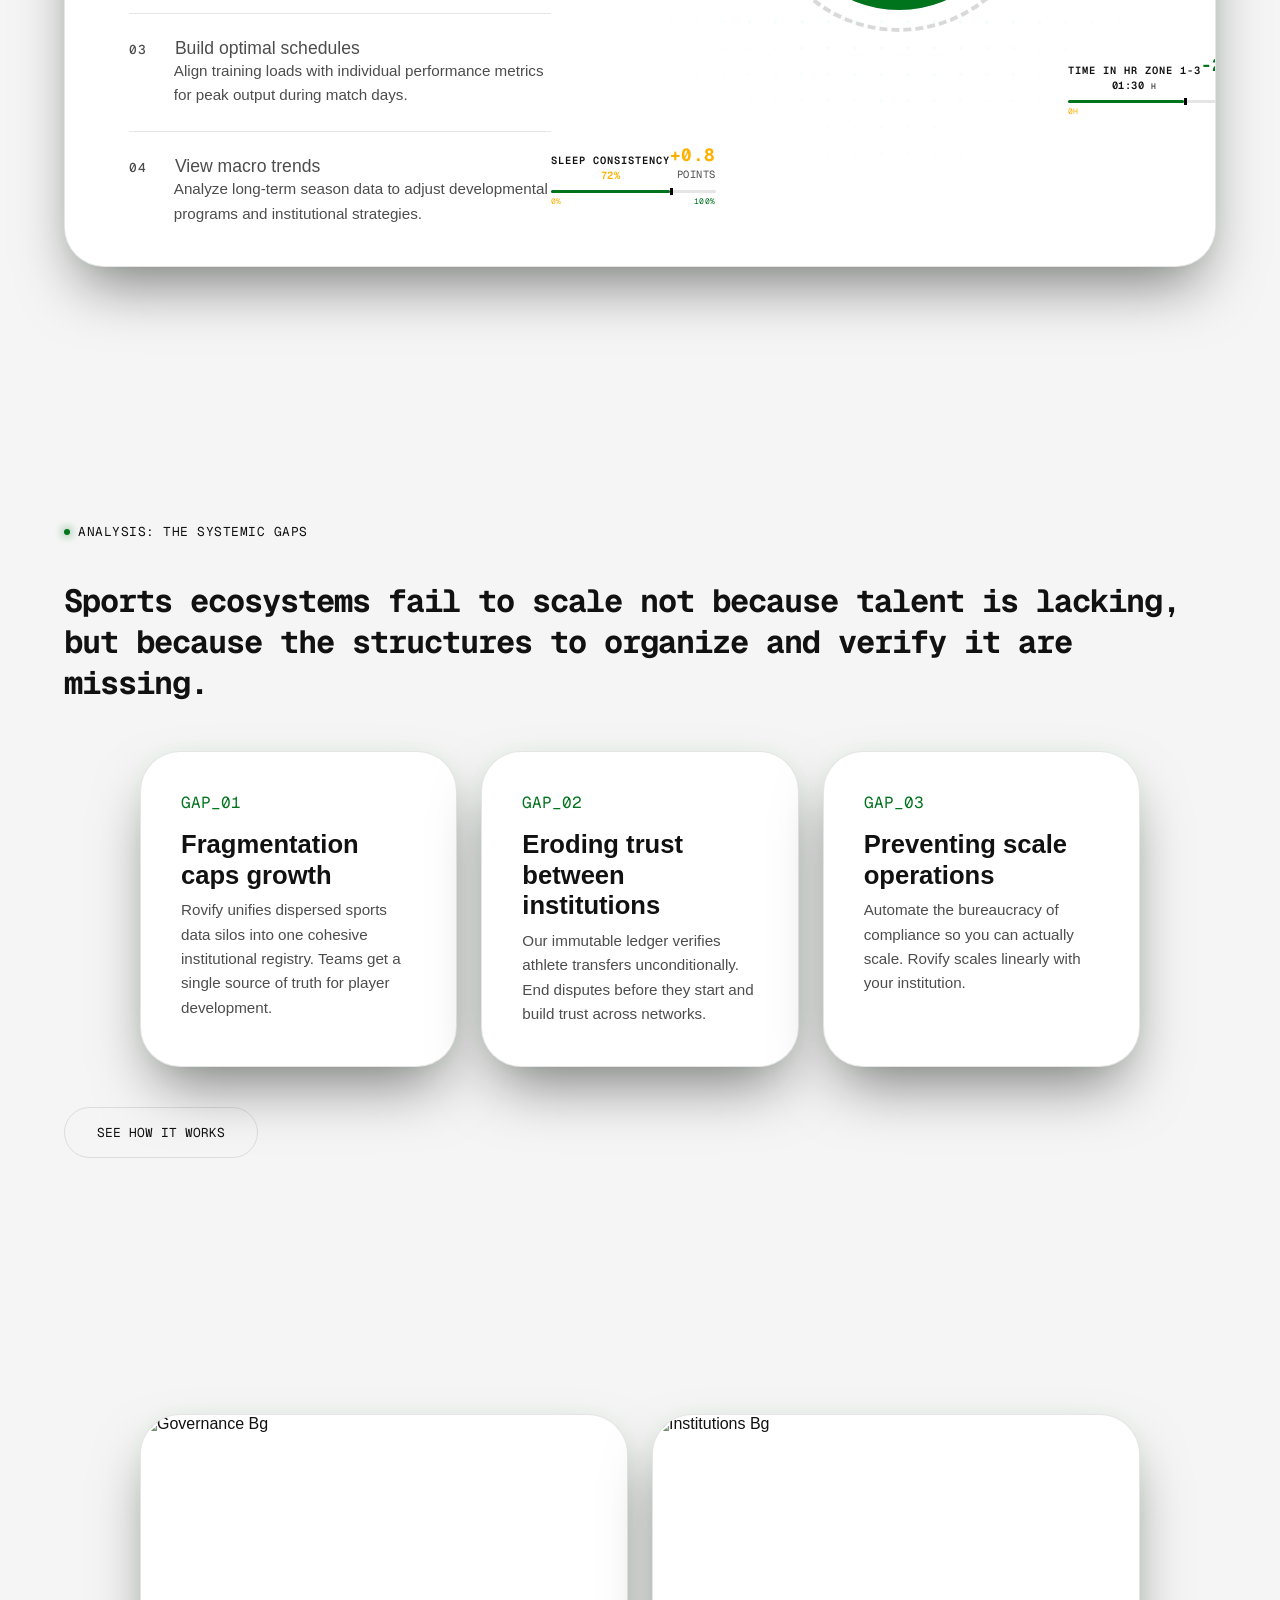
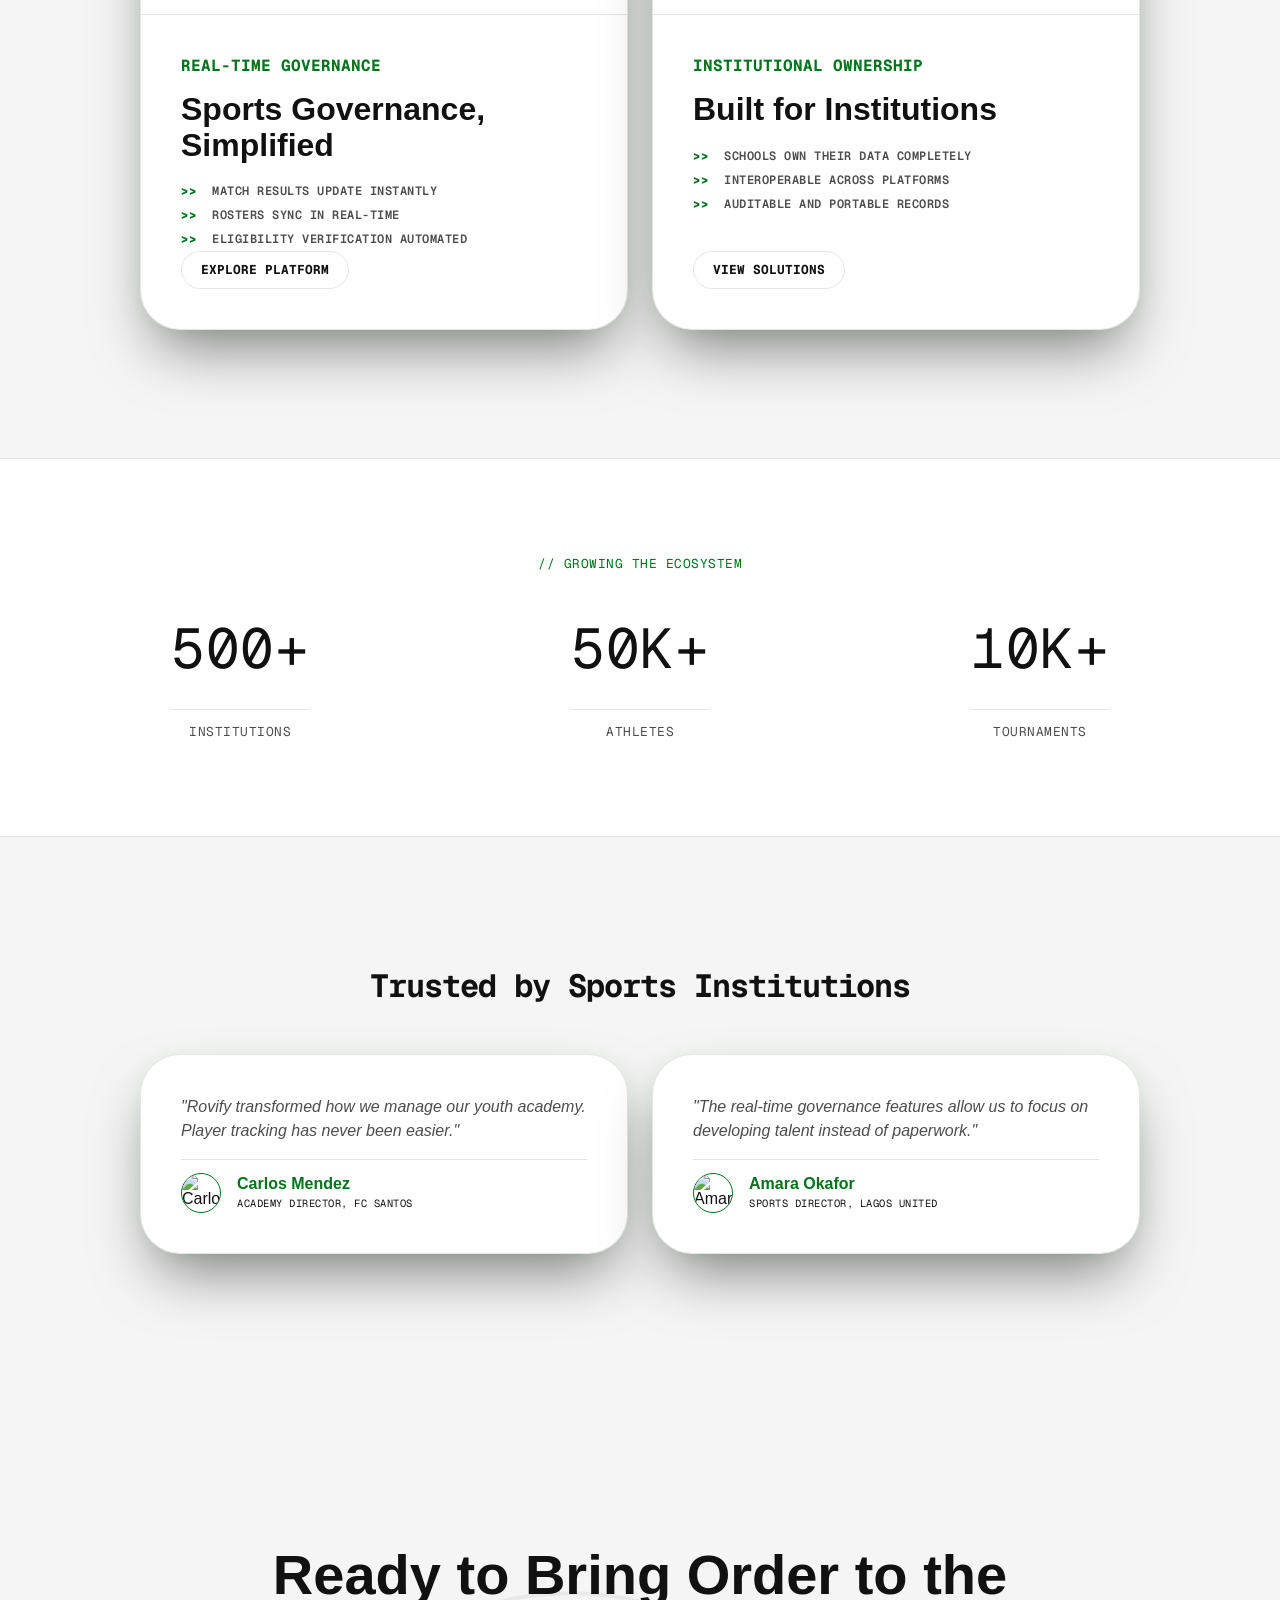
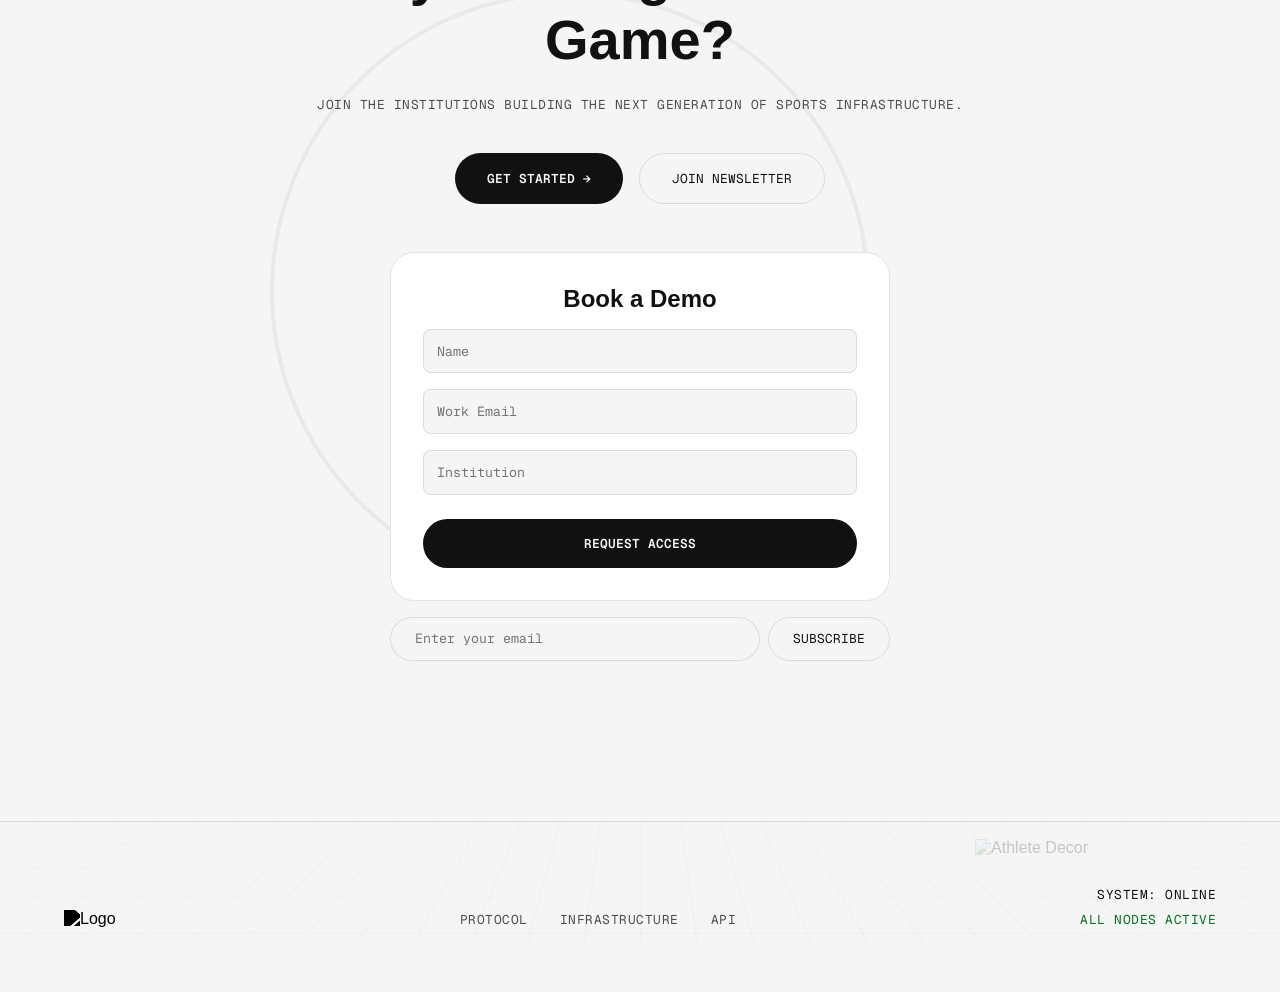
==== commit fd4e44bd: "feat: embed interactive rovify dashboard demo in hero section" ====
--- a/index.html
+++ b/index.html
@@ -80,10 +80,10 @@
                 <div class="hero-visual-block">
                     <div class="glass-panel main-image-container spotlight-card"
                         style="box-shadow: 0 30px 60px -15px rgba(0, 0, 0, 0.5), 0 0 20px rgba(0, 255, 65, 0.1); border: 1px solid rgba(0, 255, 65, 0.2);">
-                        <!-- Replaced athlete image with a product dashboard screenshot -->
-                        <img src="https://framerusercontent.com/images/k20f3SIfHqUoM1w0fQdM7X2H8.png"
-                            alt="Rovify Dashboard Screenshot" class="cover-img filter-grain"
-                            style="object-fit: contain; background: #000; padding: 2rem;">
+                        <!-- Replaced static screenshot with an interactive product dashboard iframe -->
+                        <iframe src="rovify-dashboard.html" title="Rovify Dashboard Interactive Demo"
+                            style="width: 100%; height: 100%; border: none; border-radius: inherit; background: var(--bg-color); pointer-events: auto;">
+                        </iframe>
 
                         <div class="floating-data-card top-right float-anim">
                             <div class="data-header">
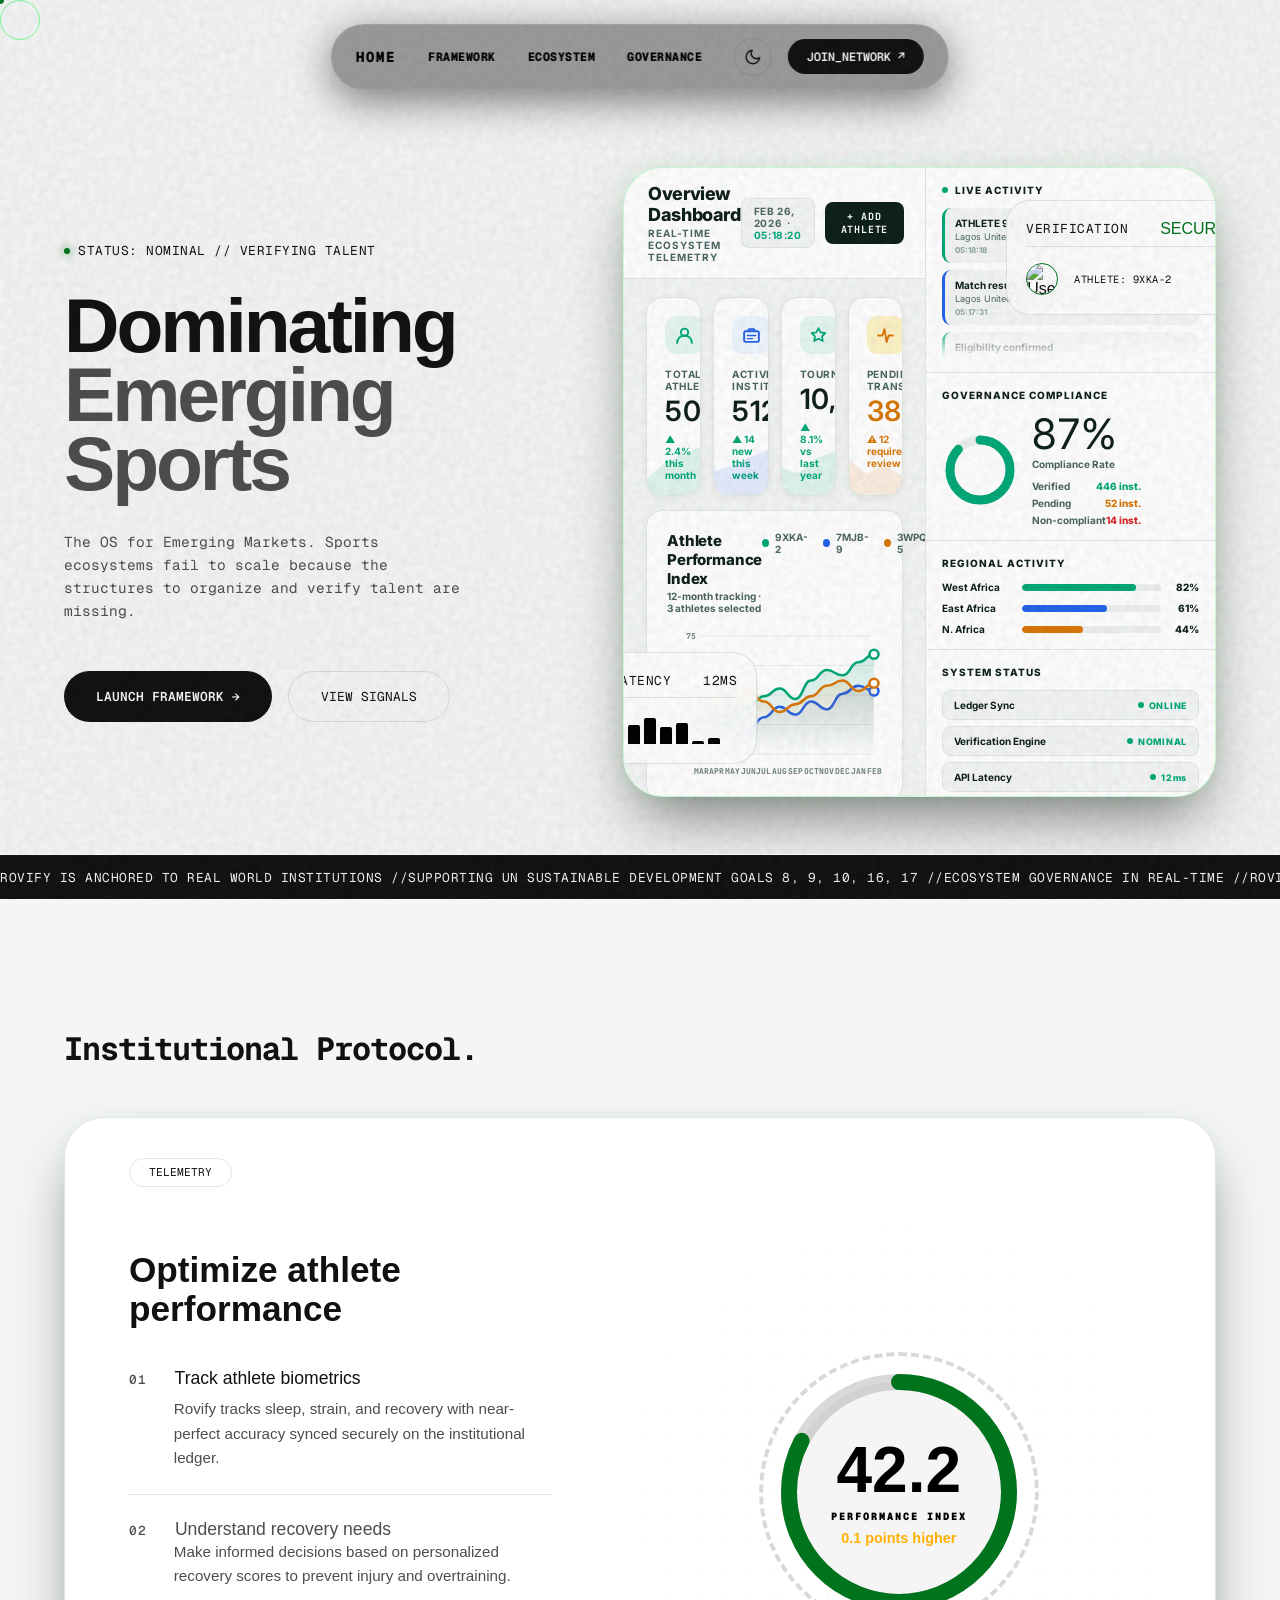
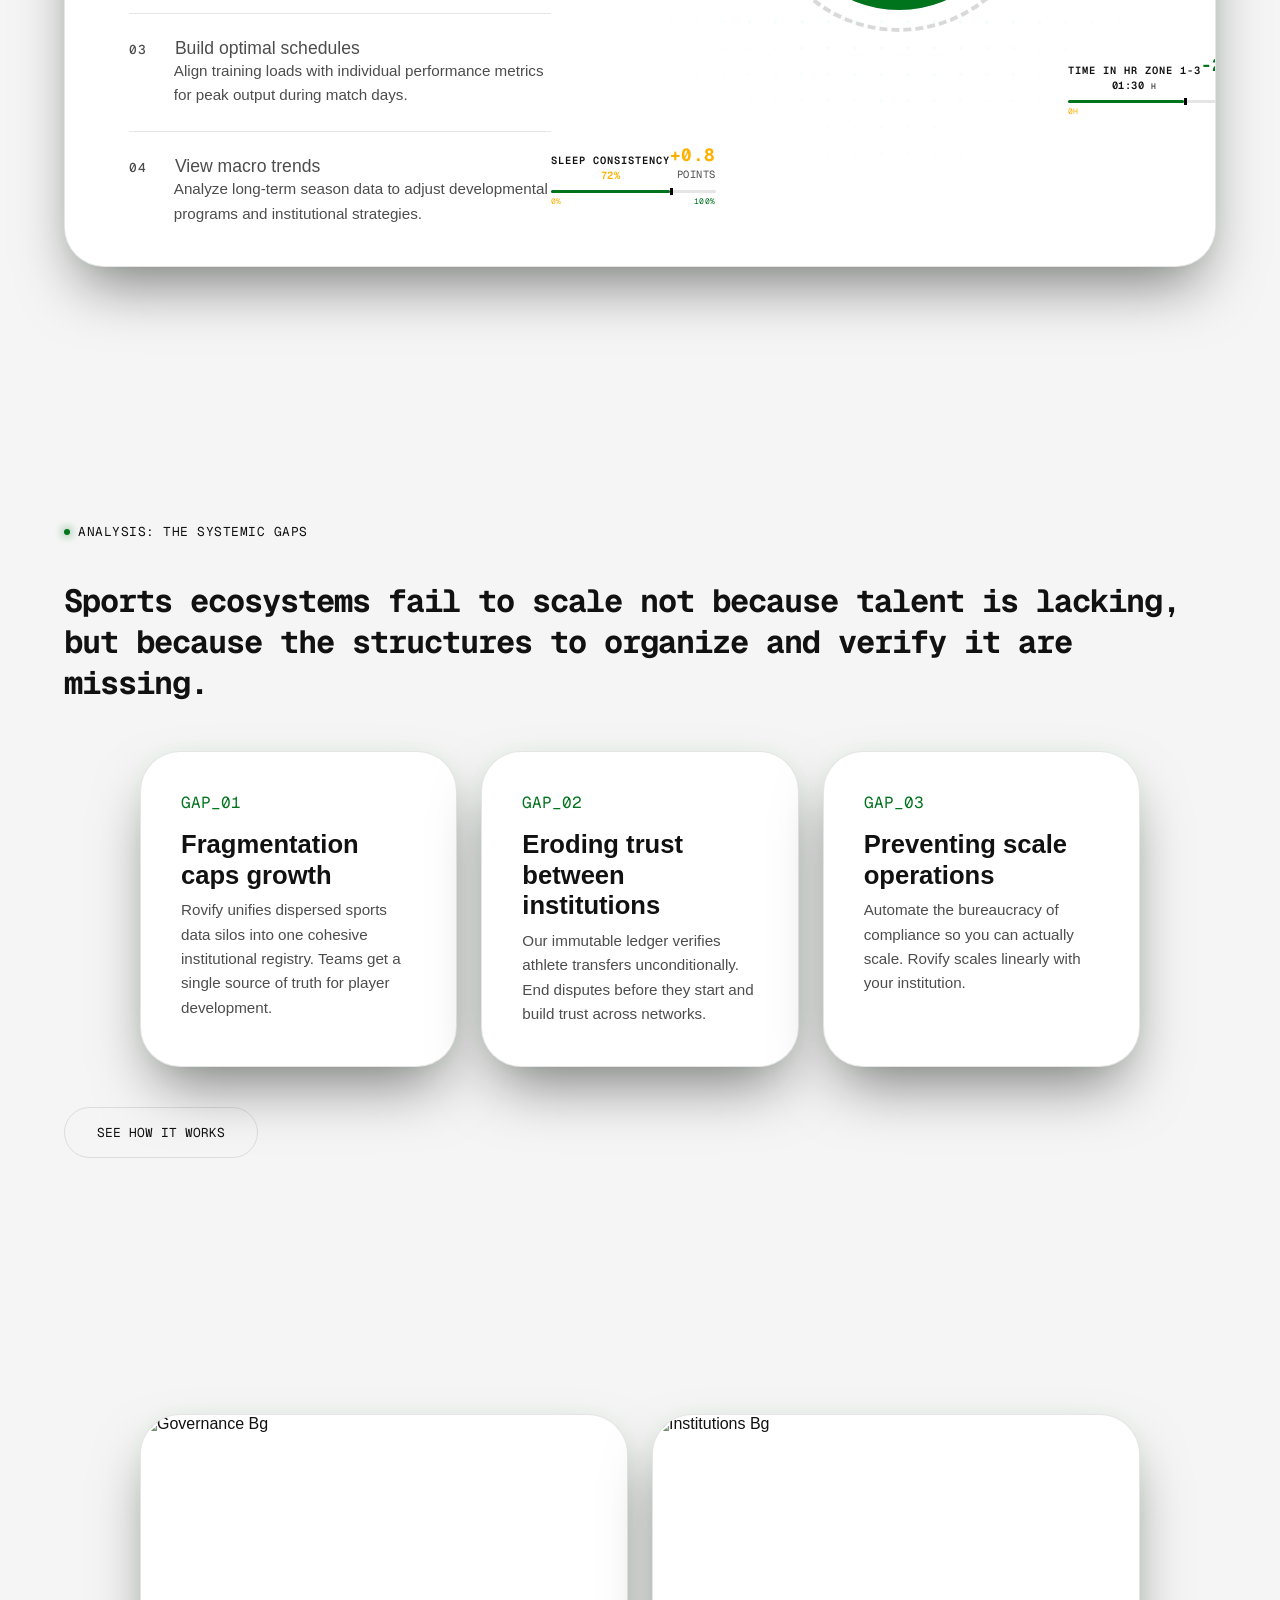
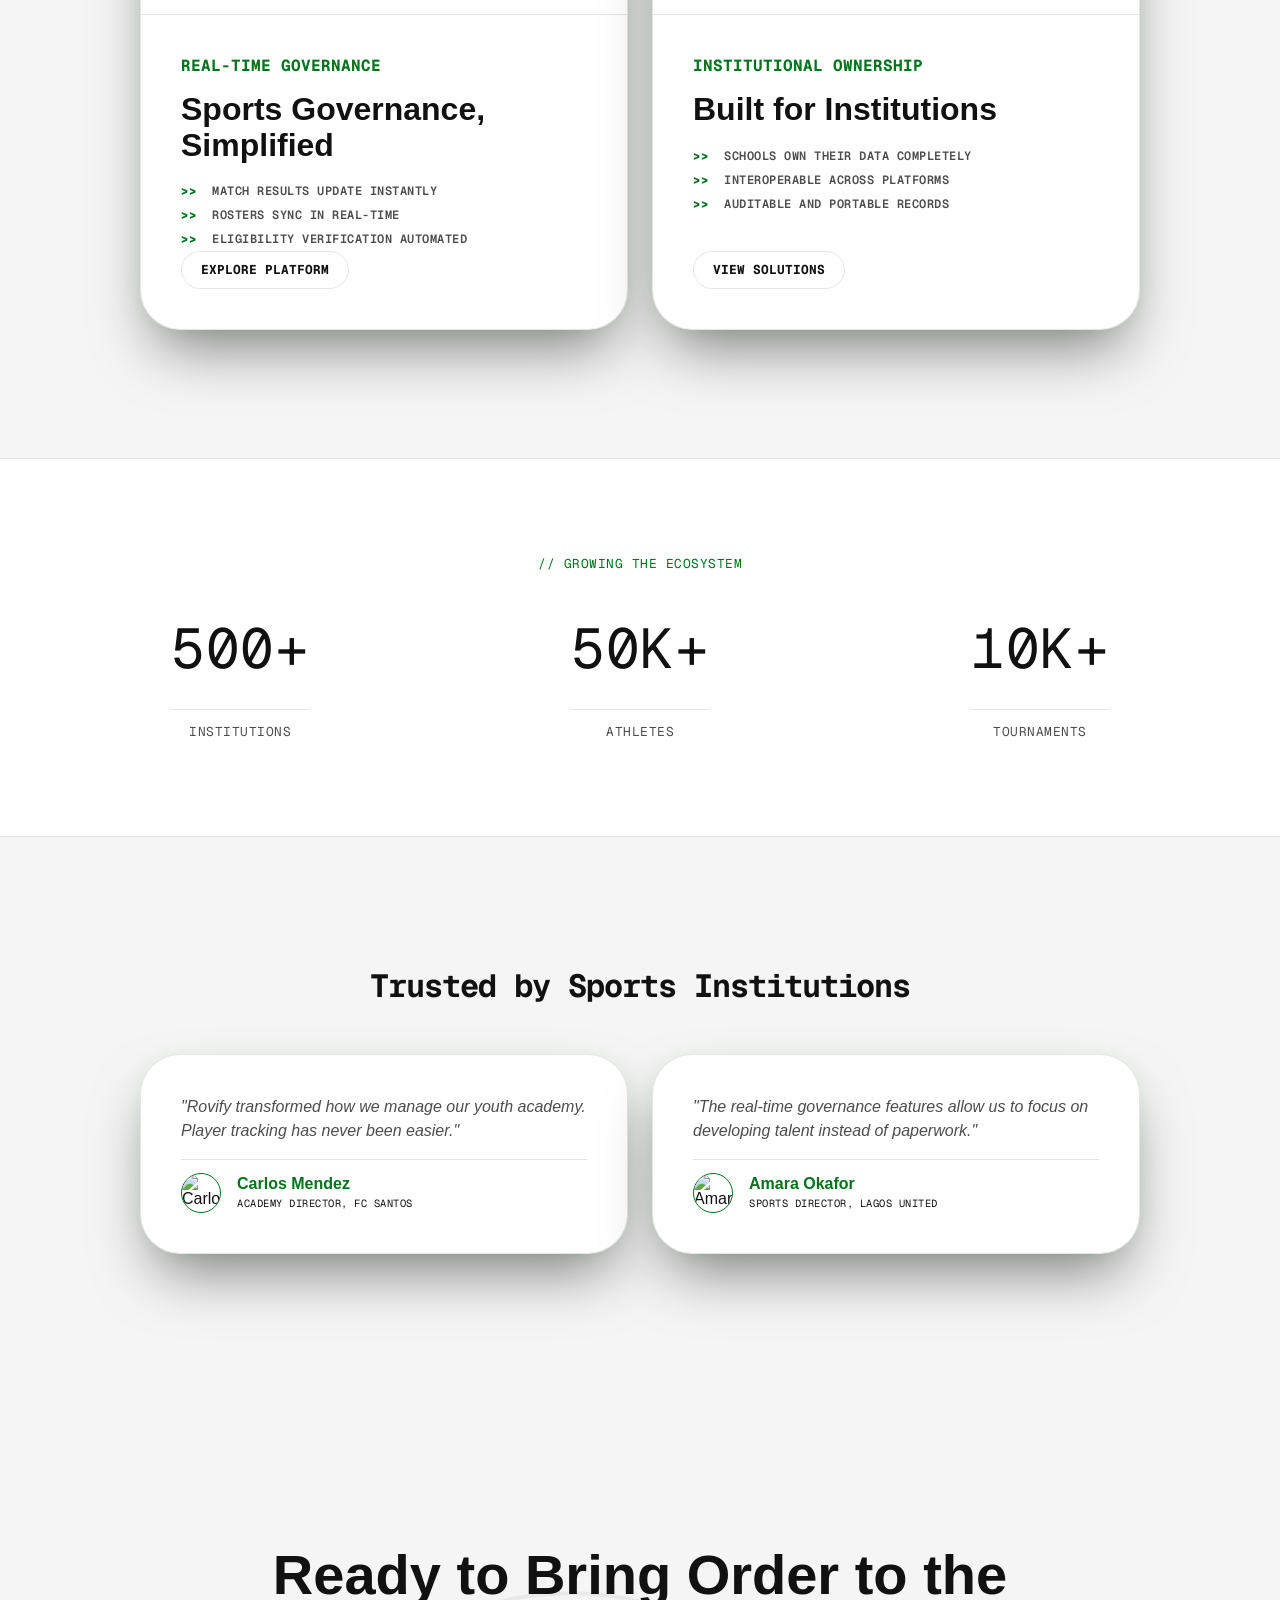
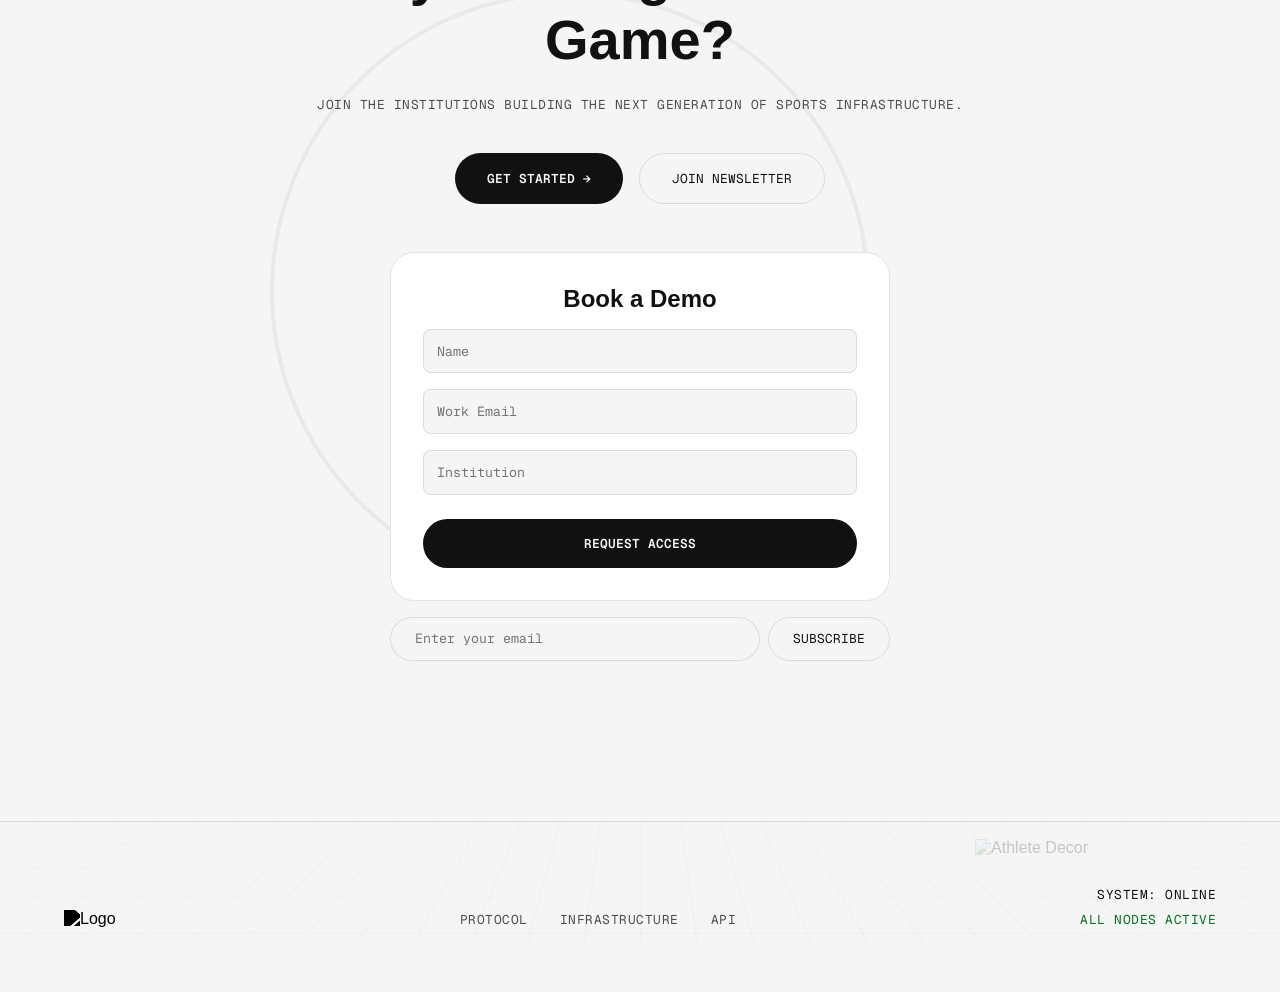
==== commit 8d24e553: "style: reduce sizes of stat values and stabilize request demo button" ====
--- a/index.html
+++ b/index.html
@@ -510,8 +510,8 @@
                         style="padding: 0.8rem; border-radius: 0.5rem; border: 1px solid var(--border-color); background: var(--bg-color); color: var(--text-primary); font-family: var(--font-mono);">
                     <input type="text" placeholder="Institution"
                         style="padding: 0.8rem; border-radius: 0.5rem; border: 1px solid var(--border-color); background: var(--bg-color); color: var(--text-primary); font-family: var(--font-mono);">
-                    <button type="submit" class="btn-solid magnetic-btn"
-                        style="justify-content: center; margin-top: 0.5rem;">Request Access</button>
+                    <button type="submit" class="btn-solid" style="justify-content: center; margin-top: 0.5rem;">Request
+                        Access</button>
                 </form>
             </div>
 
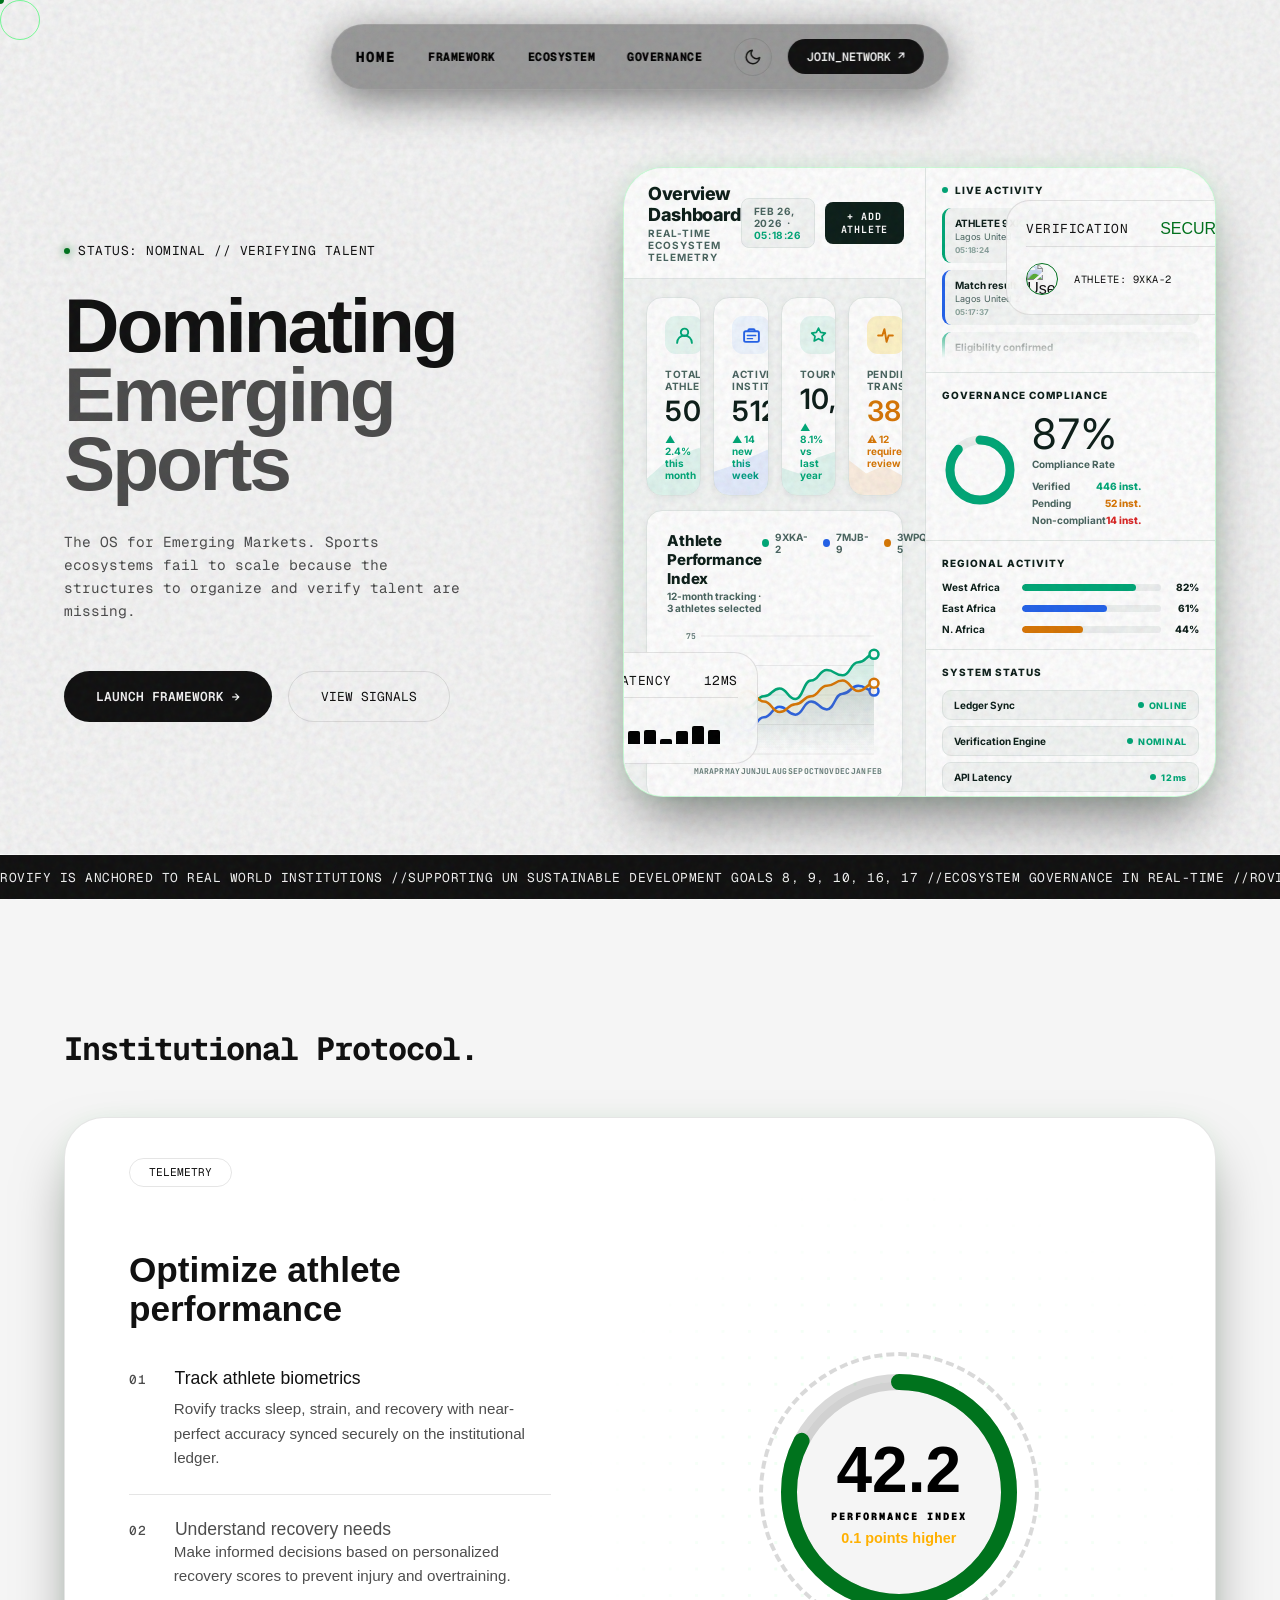
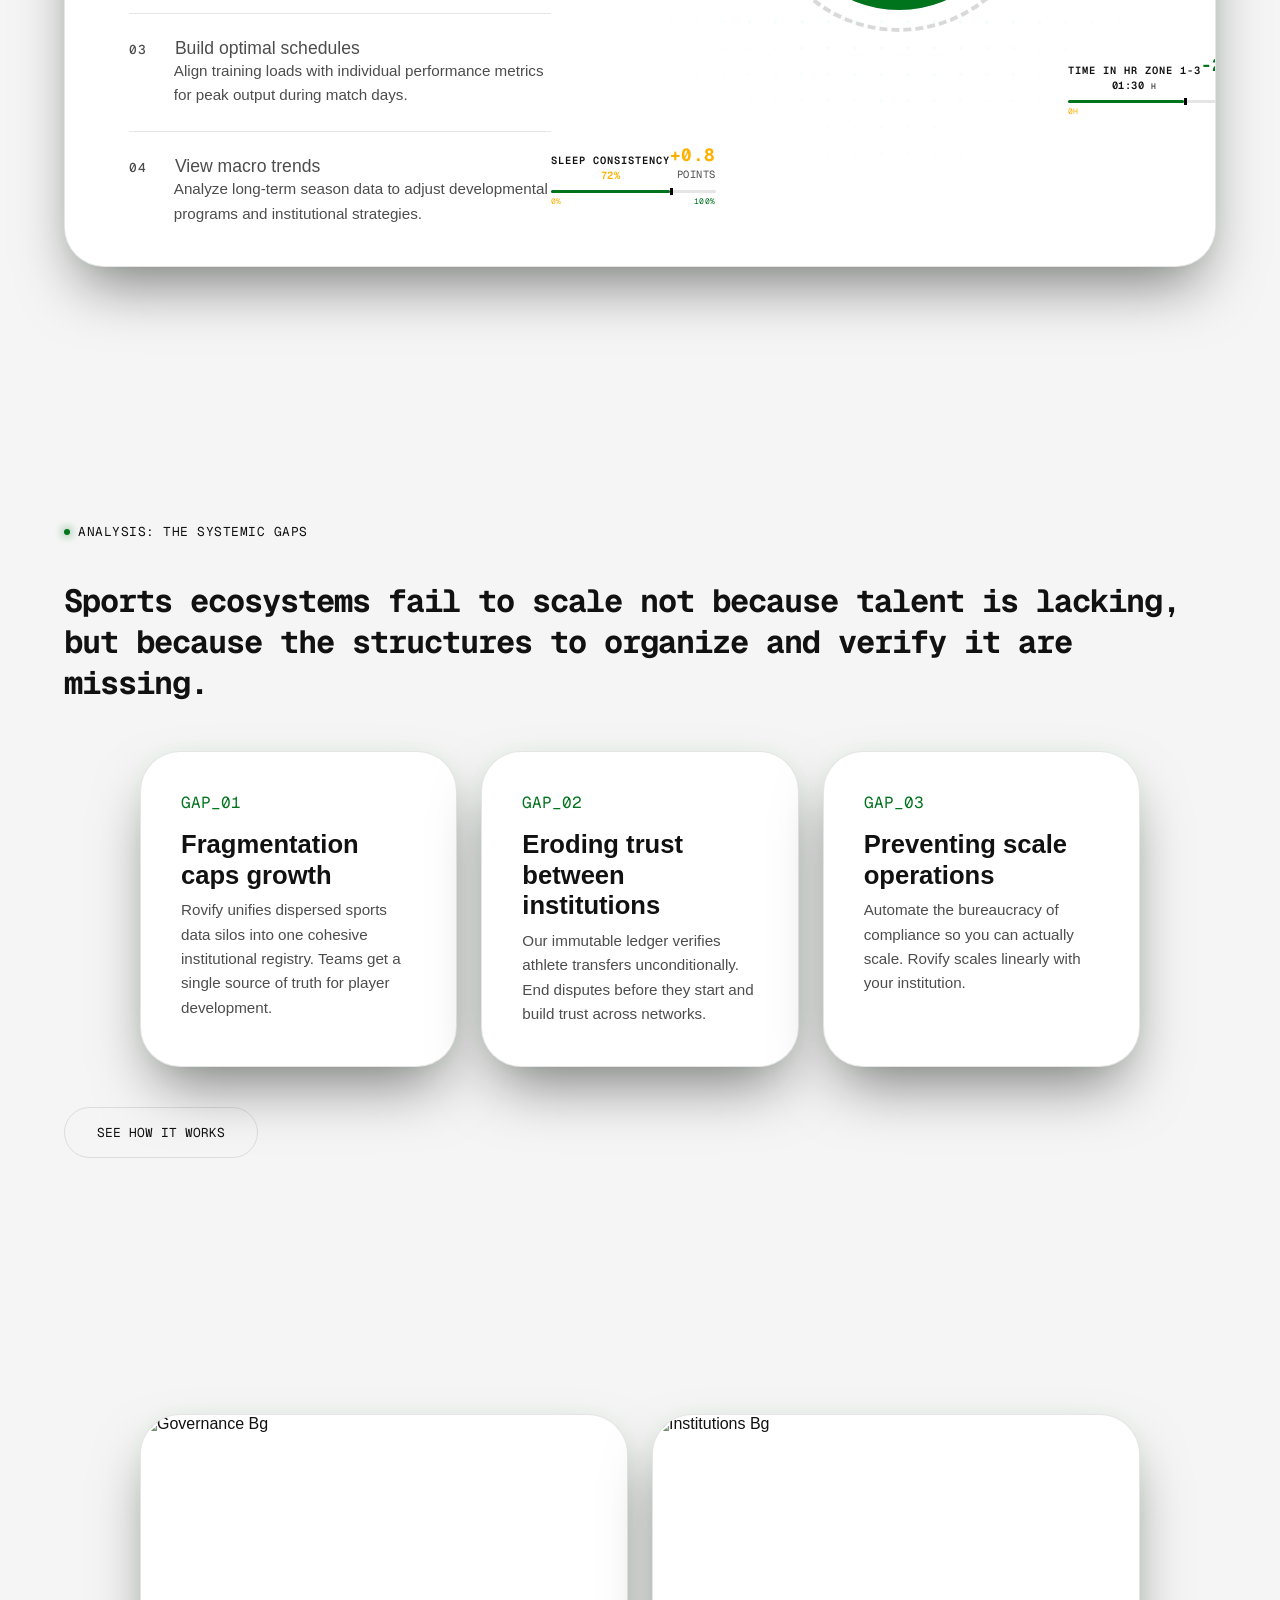
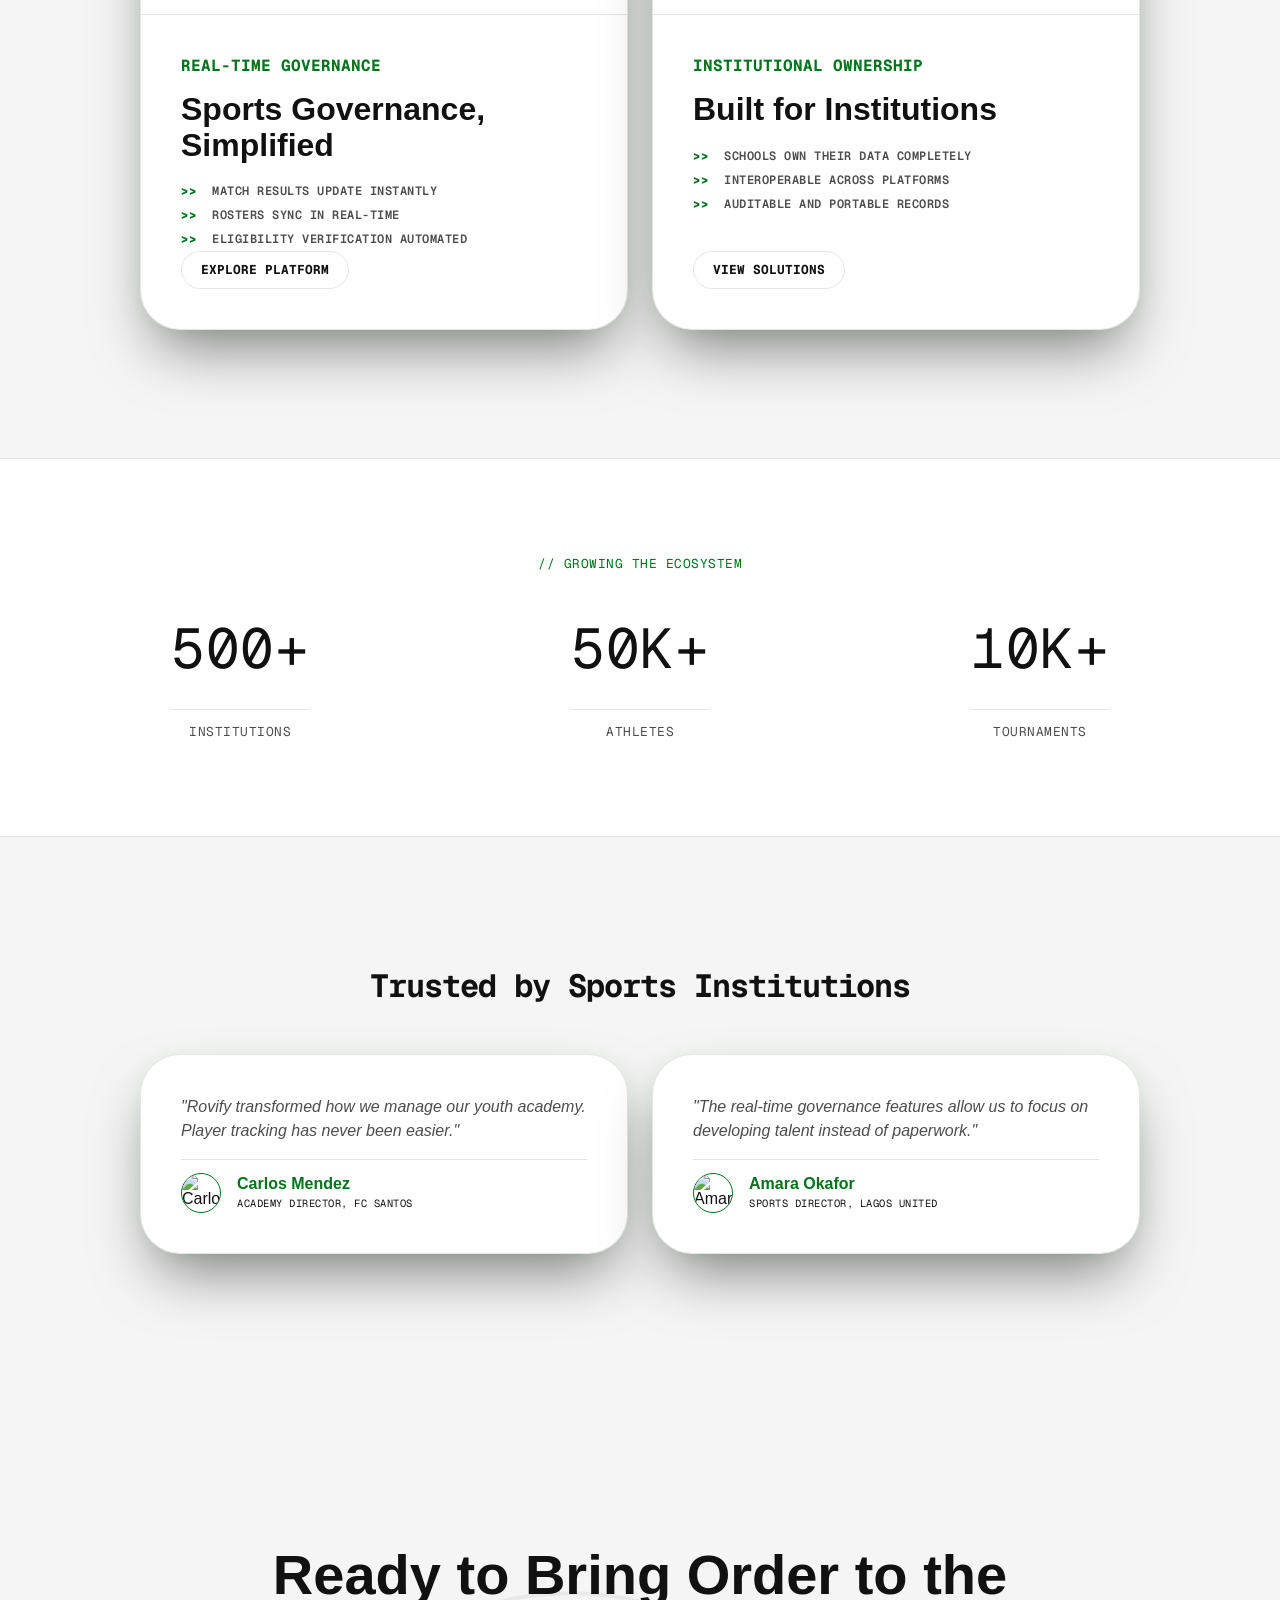
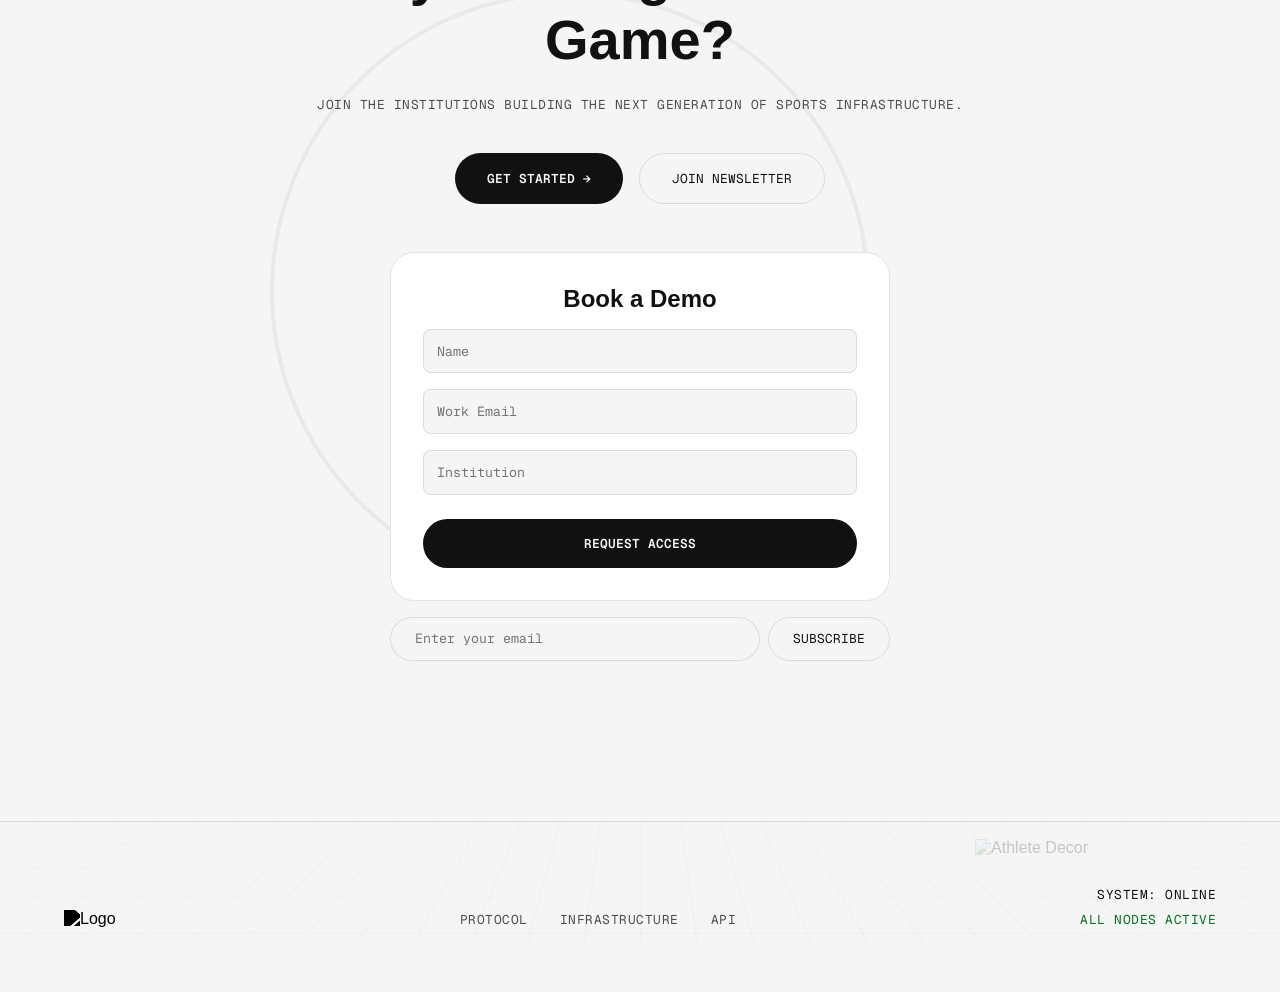
==== commit 06a28f79: "fix: bust caches by appending ?v=1.1 to static assets" ====
--- a/index.html
+++ b/index.html
@@ -5,7 +5,7 @@
     <meta charset="UTF-8">
     <meta name="viewport" content="width=device-width, initial-scale=1.0">
     <title>Rovify | Institutional Governance</title>
-    <link rel="stylesheet" href="style.css">
+    <link rel="stylesheet" href="style.css?v=1.1">
     <link rel="preconnect" href="https://fonts.googleapis.com">
     <link rel="preconnect" href="https://fonts.gstatic.com" crossorigin>
     <link
@@ -81,7 +81,7 @@
                     <div class="glass-panel main-image-container spotlight-card"
                         style="box-shadow: 0 30px 60px -15px rgba(0, 0, 0, 0.5), 0 0 20px rgba(0, 255, 65, 0.1); border: 1px solid rgba(0, 255, 65, 0.2);">
                         <!-- Replaced static screenshot with an interactive product dashboard iframe -->
-                        <iframe src="rovify-dashboard.html" title="Rovify Dashboard Interactive Demo"
+                        <iframe src="rovify-dashboard.html?v=1.1" title="Rovify Dashboard Interactive Demo"
                             style="width: 100%; height: 100%; border: none; border-radius: inherit; background: var(--bg-color); pointer-events: auto;">
                         </iframe>
 
@@ -552,7 +552,7 @@
         </div>
     </footer>
 
-    <script src="script.js"></script>
+    <script src="script.js?v=1.1"></script>
 </body>
 
 </html>
